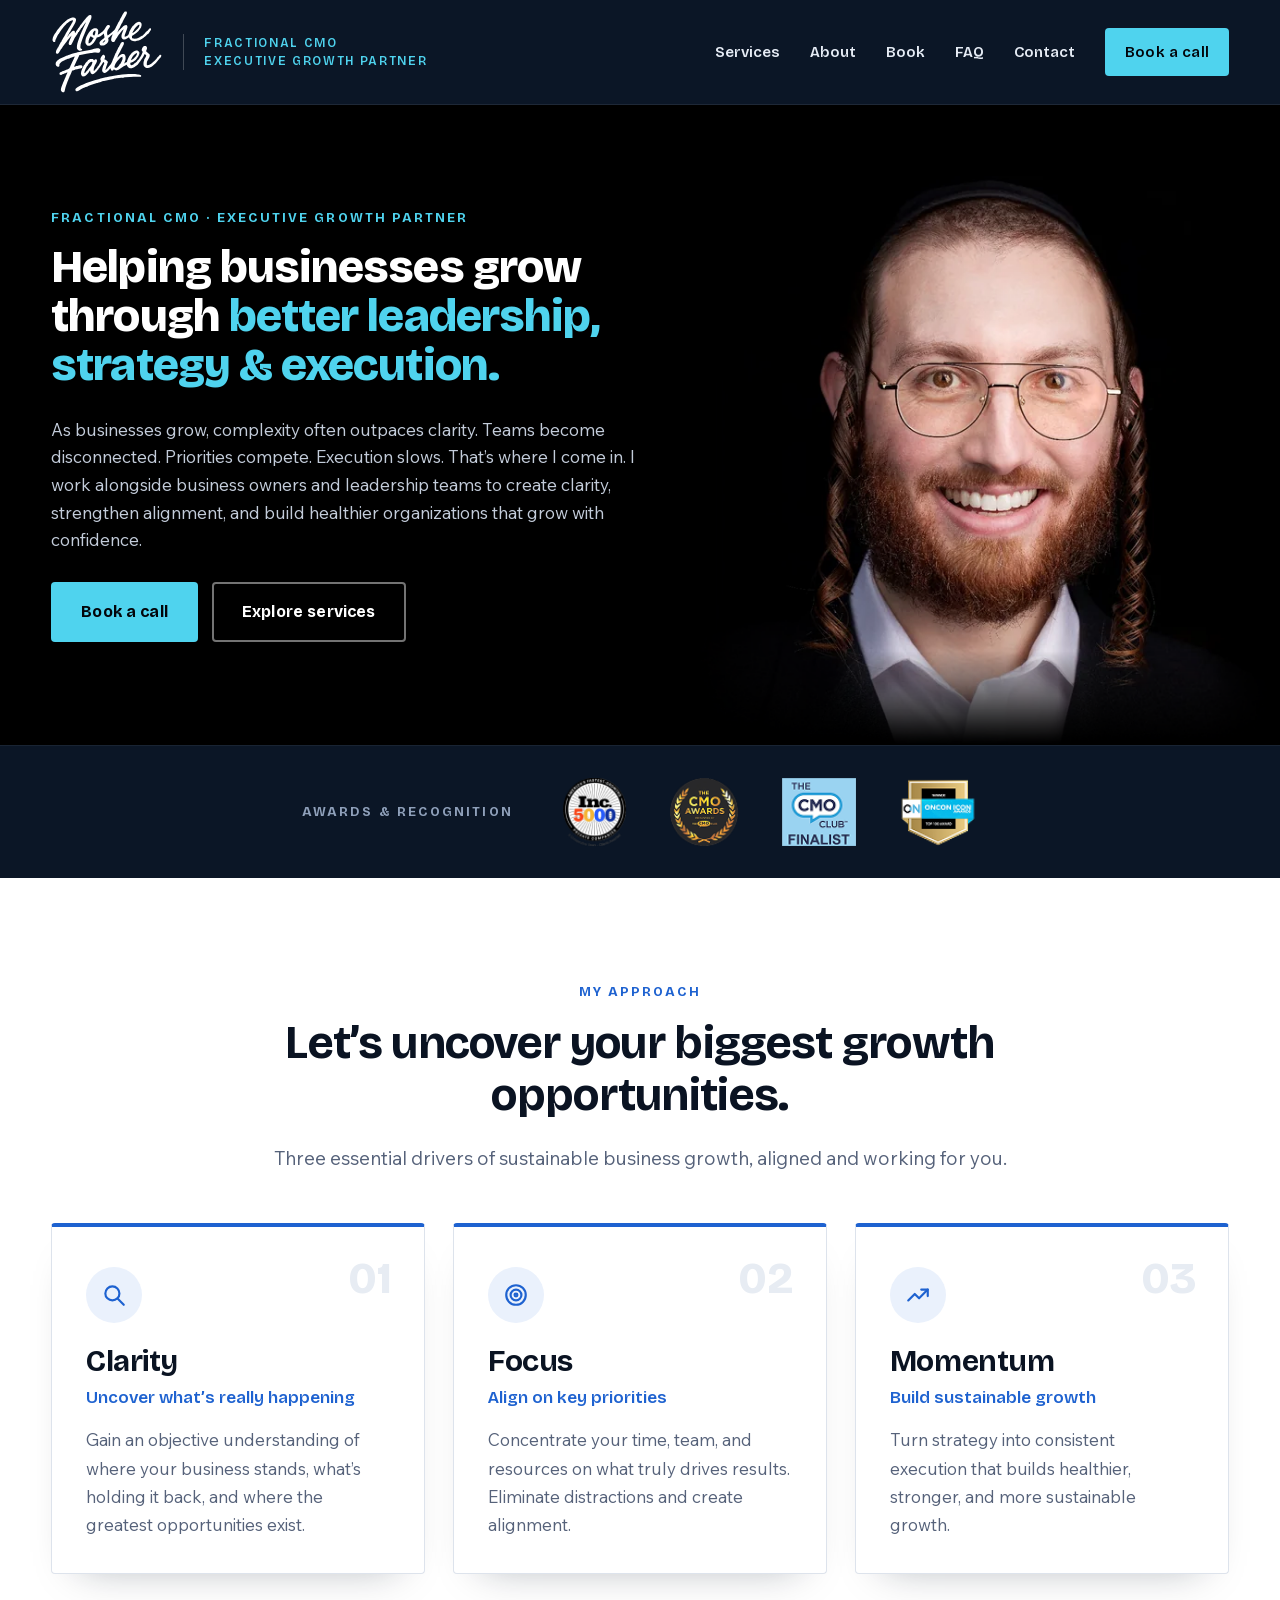
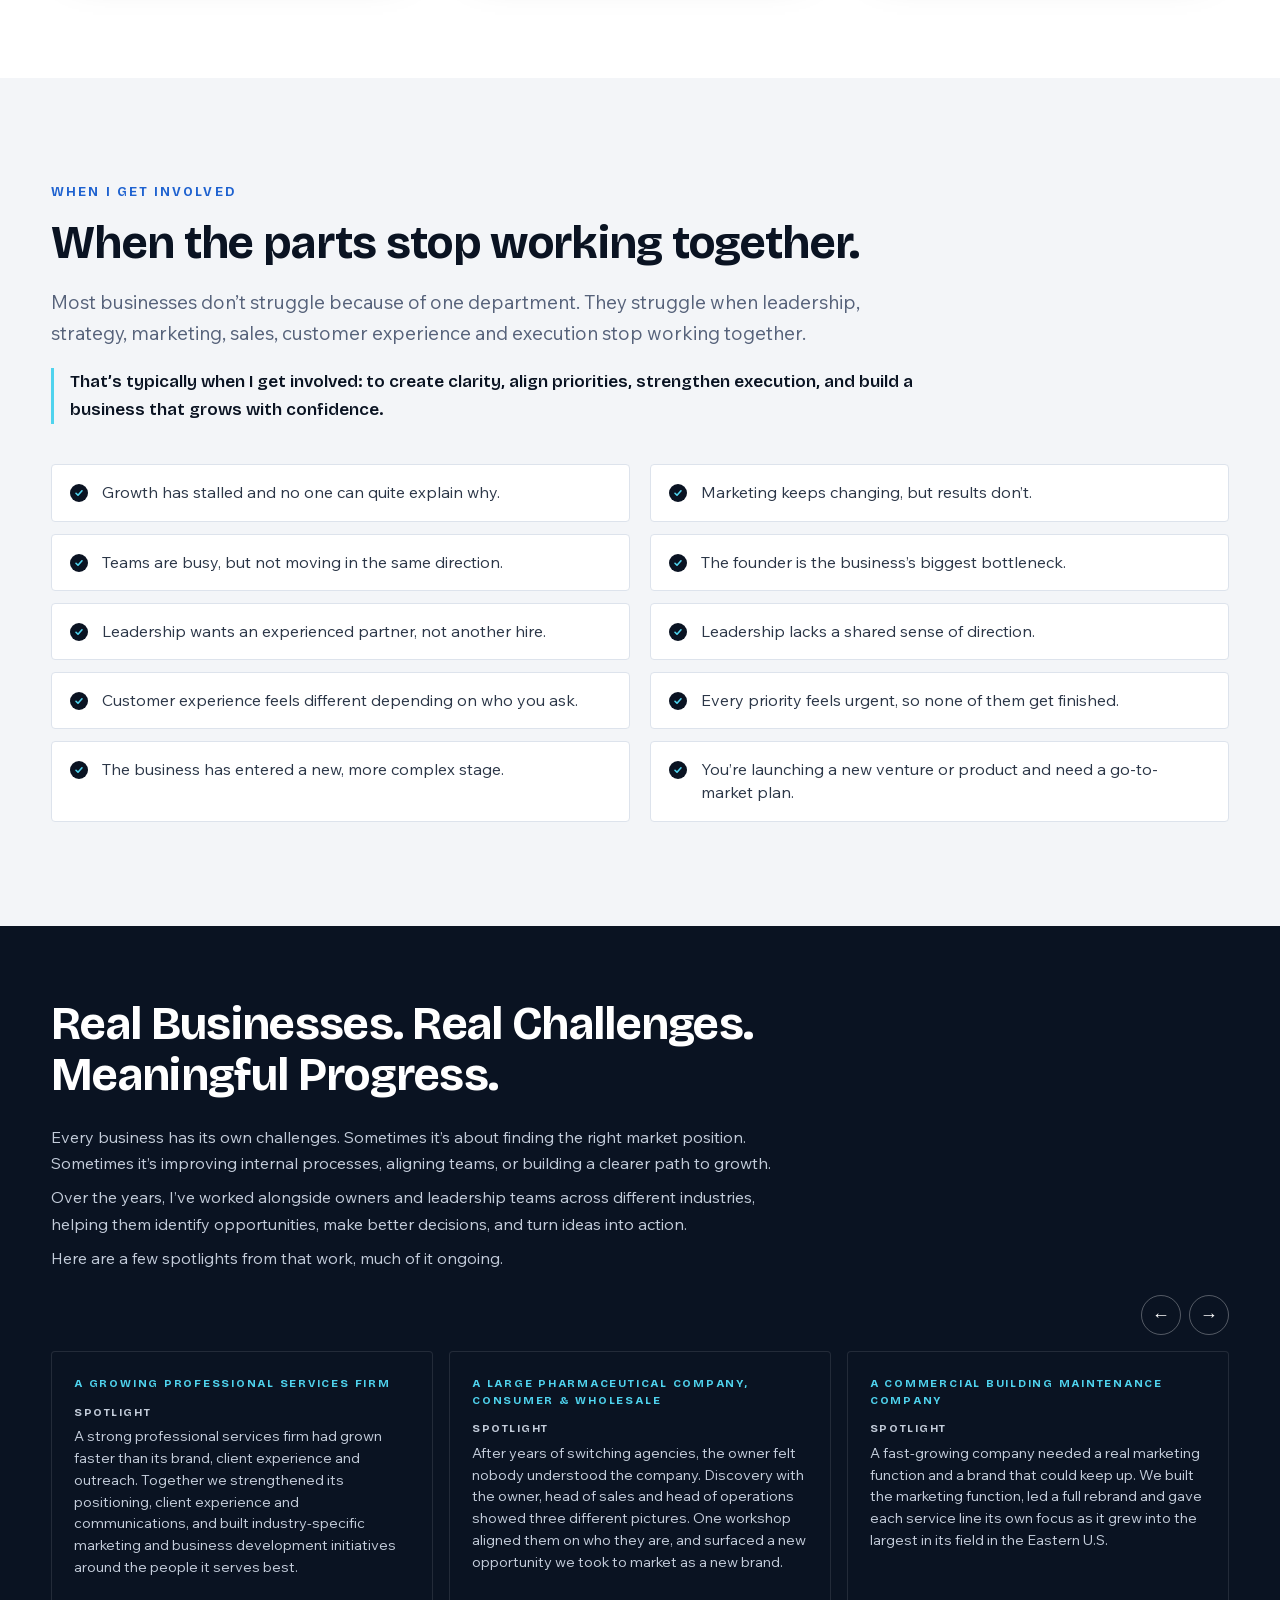
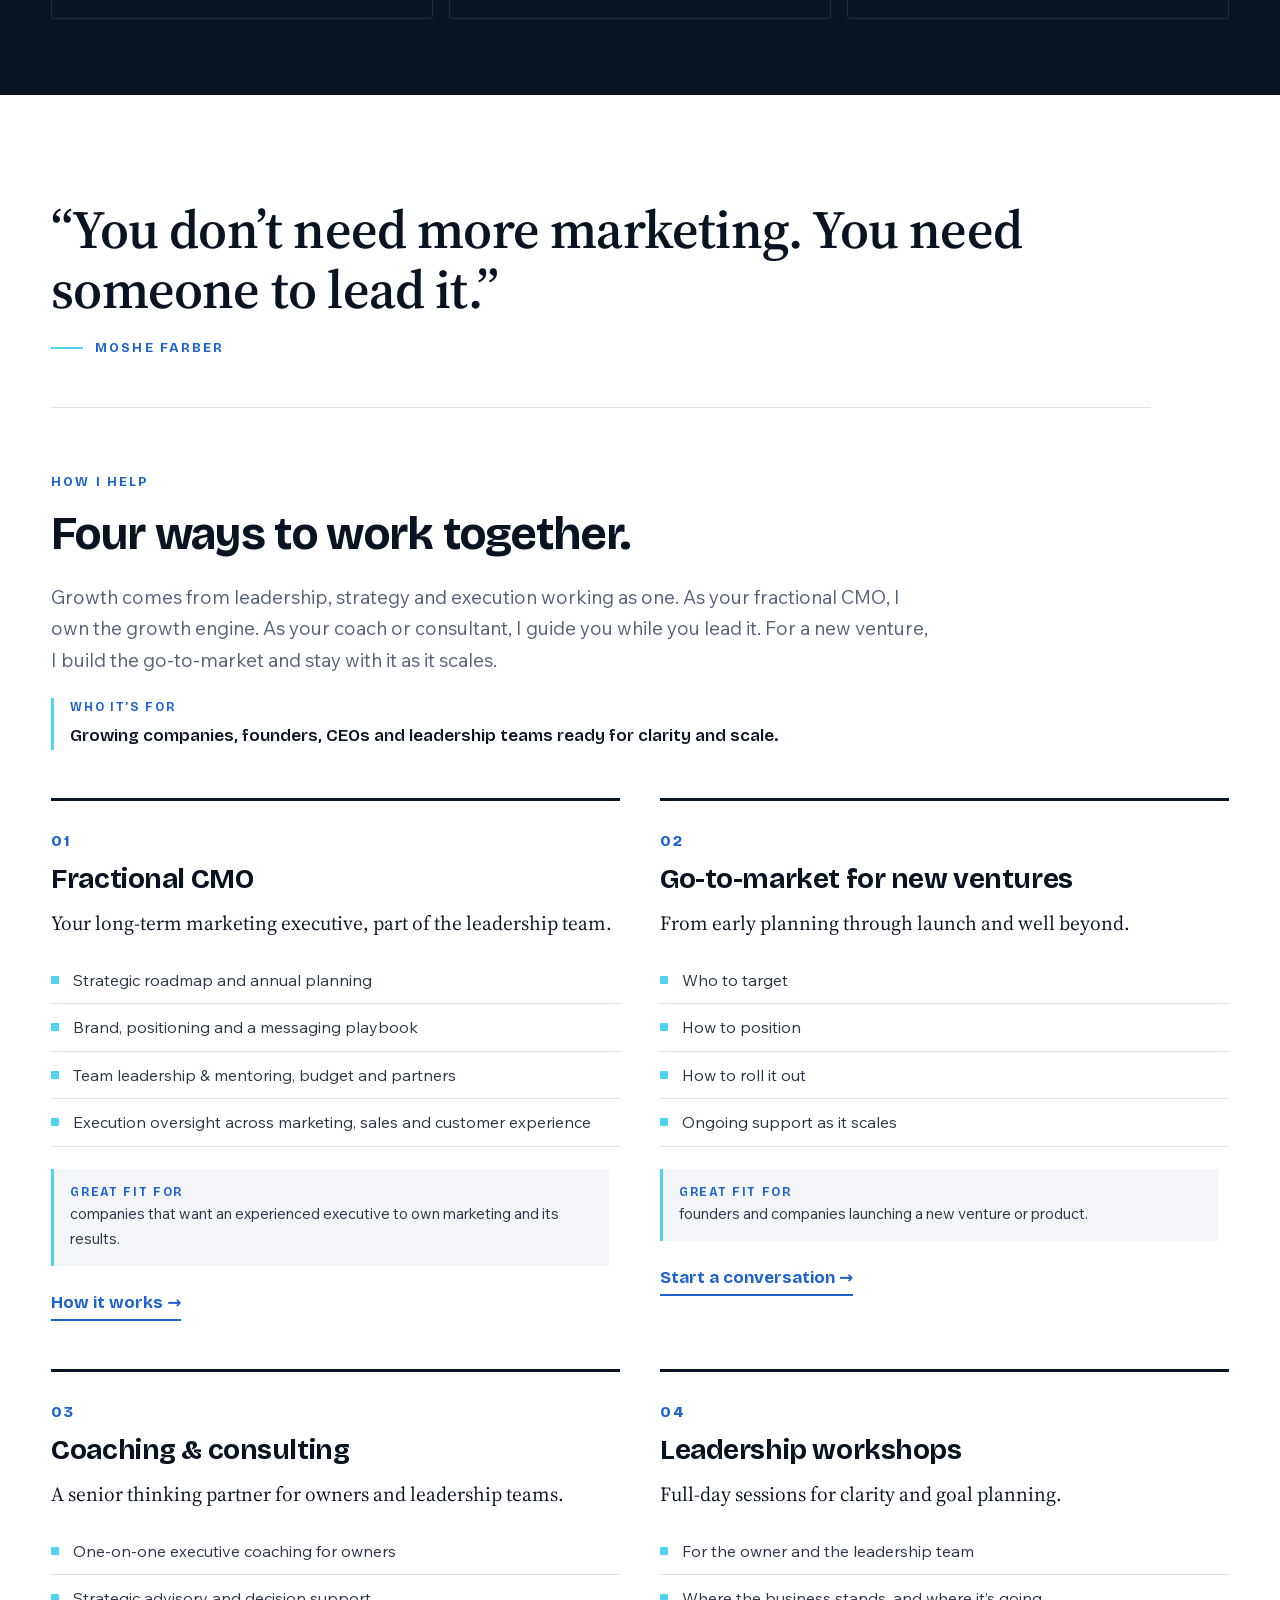
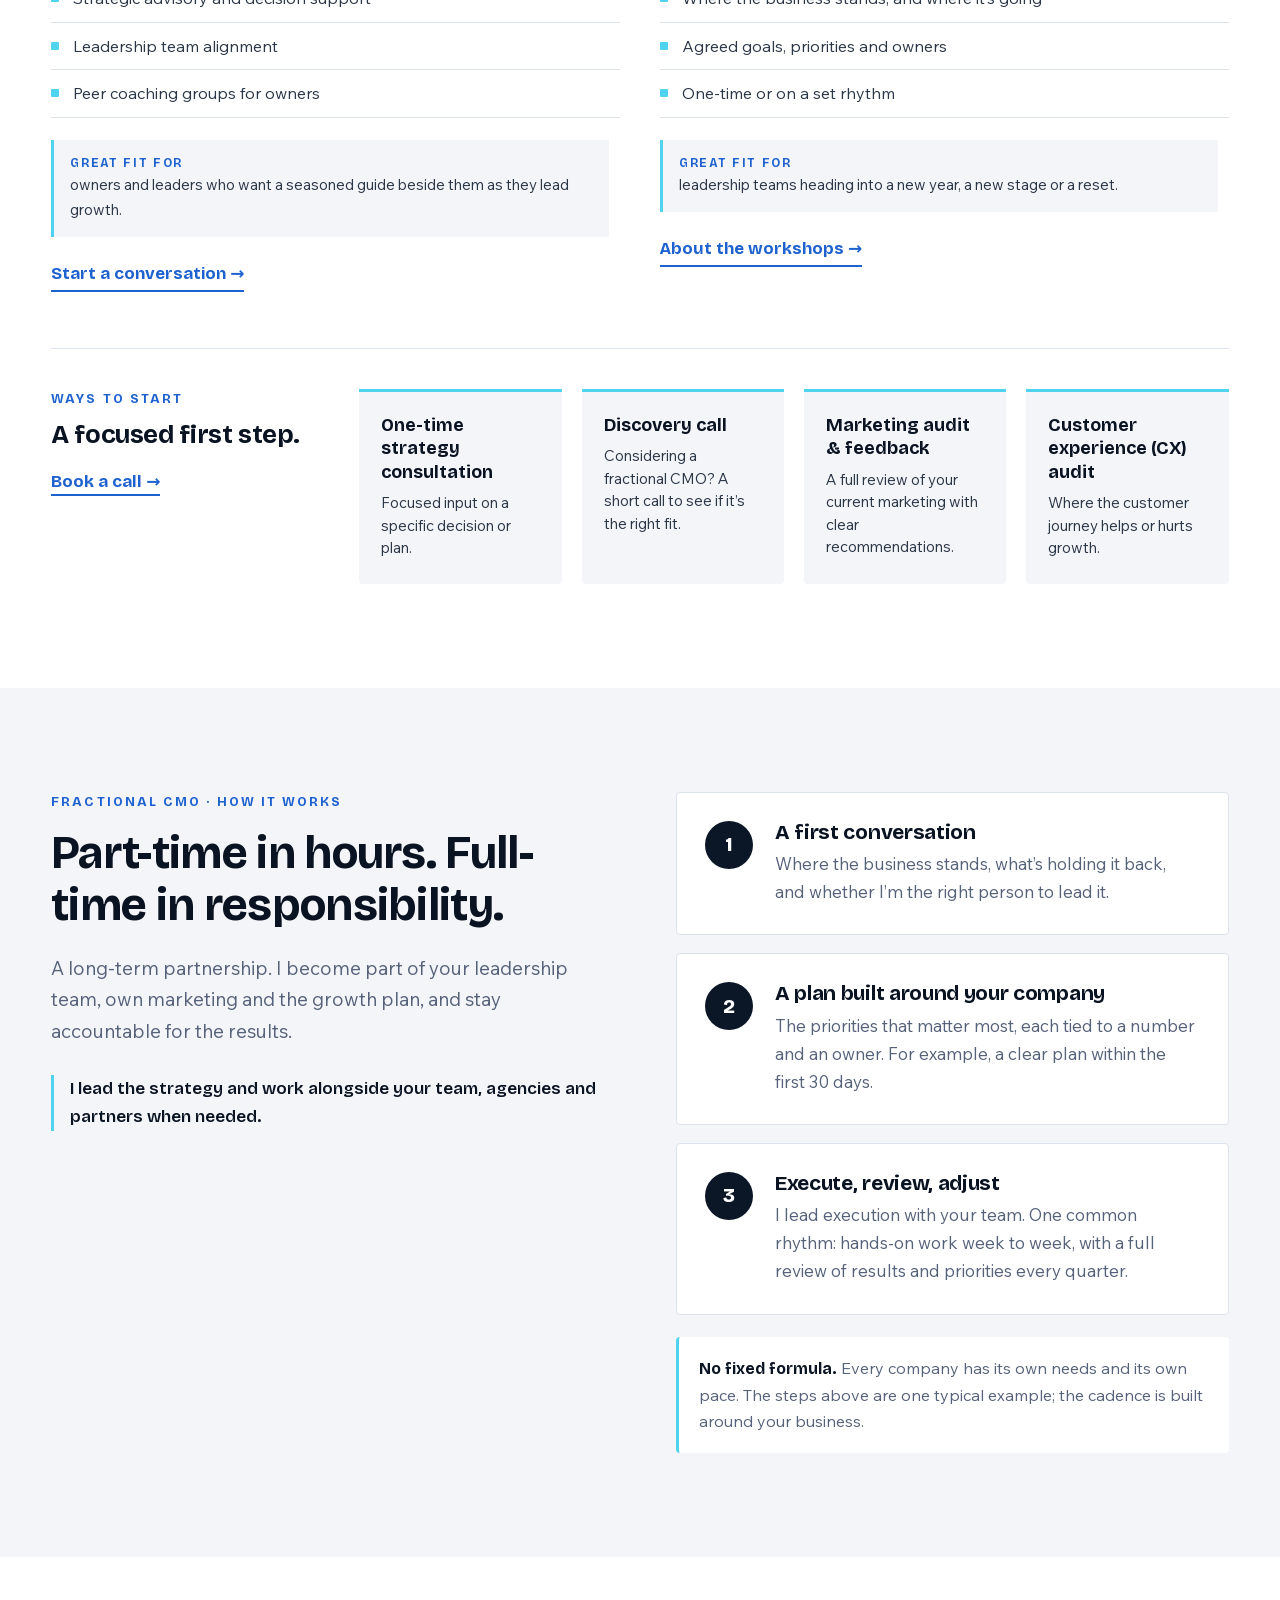
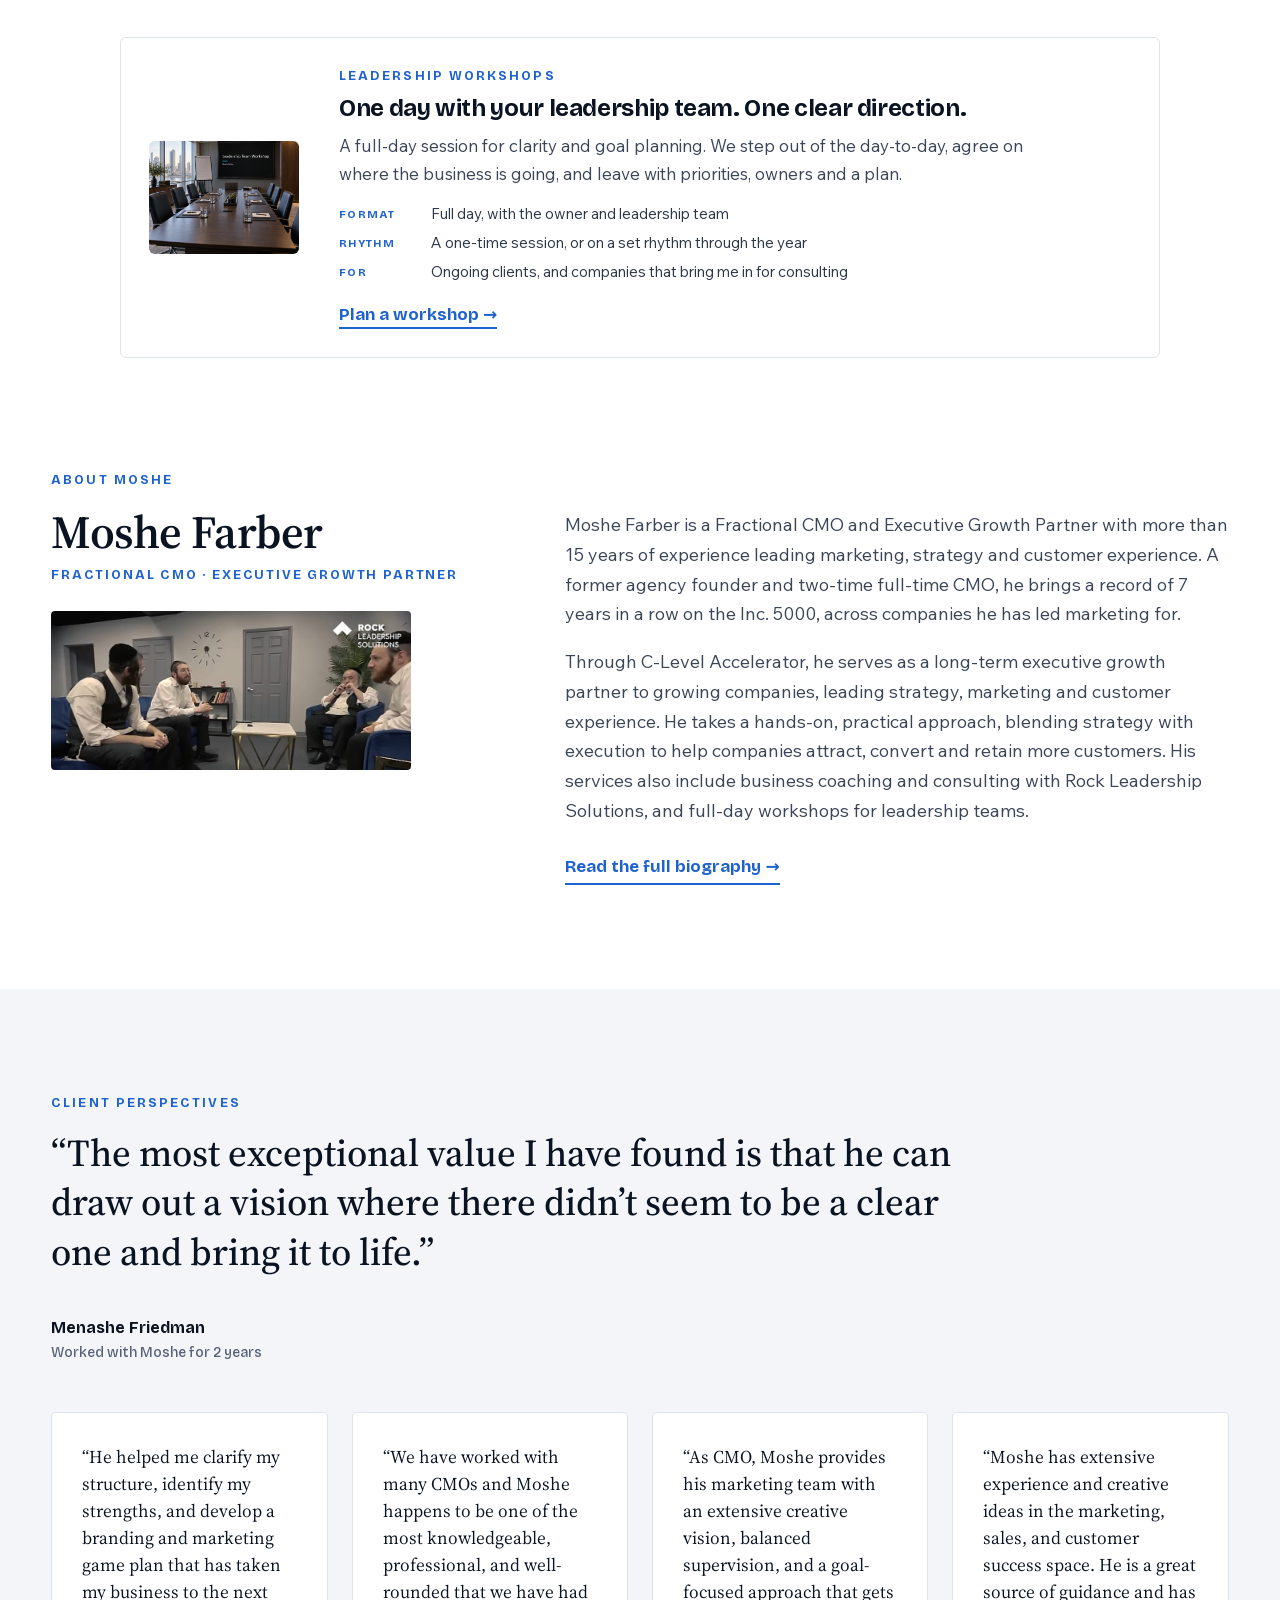
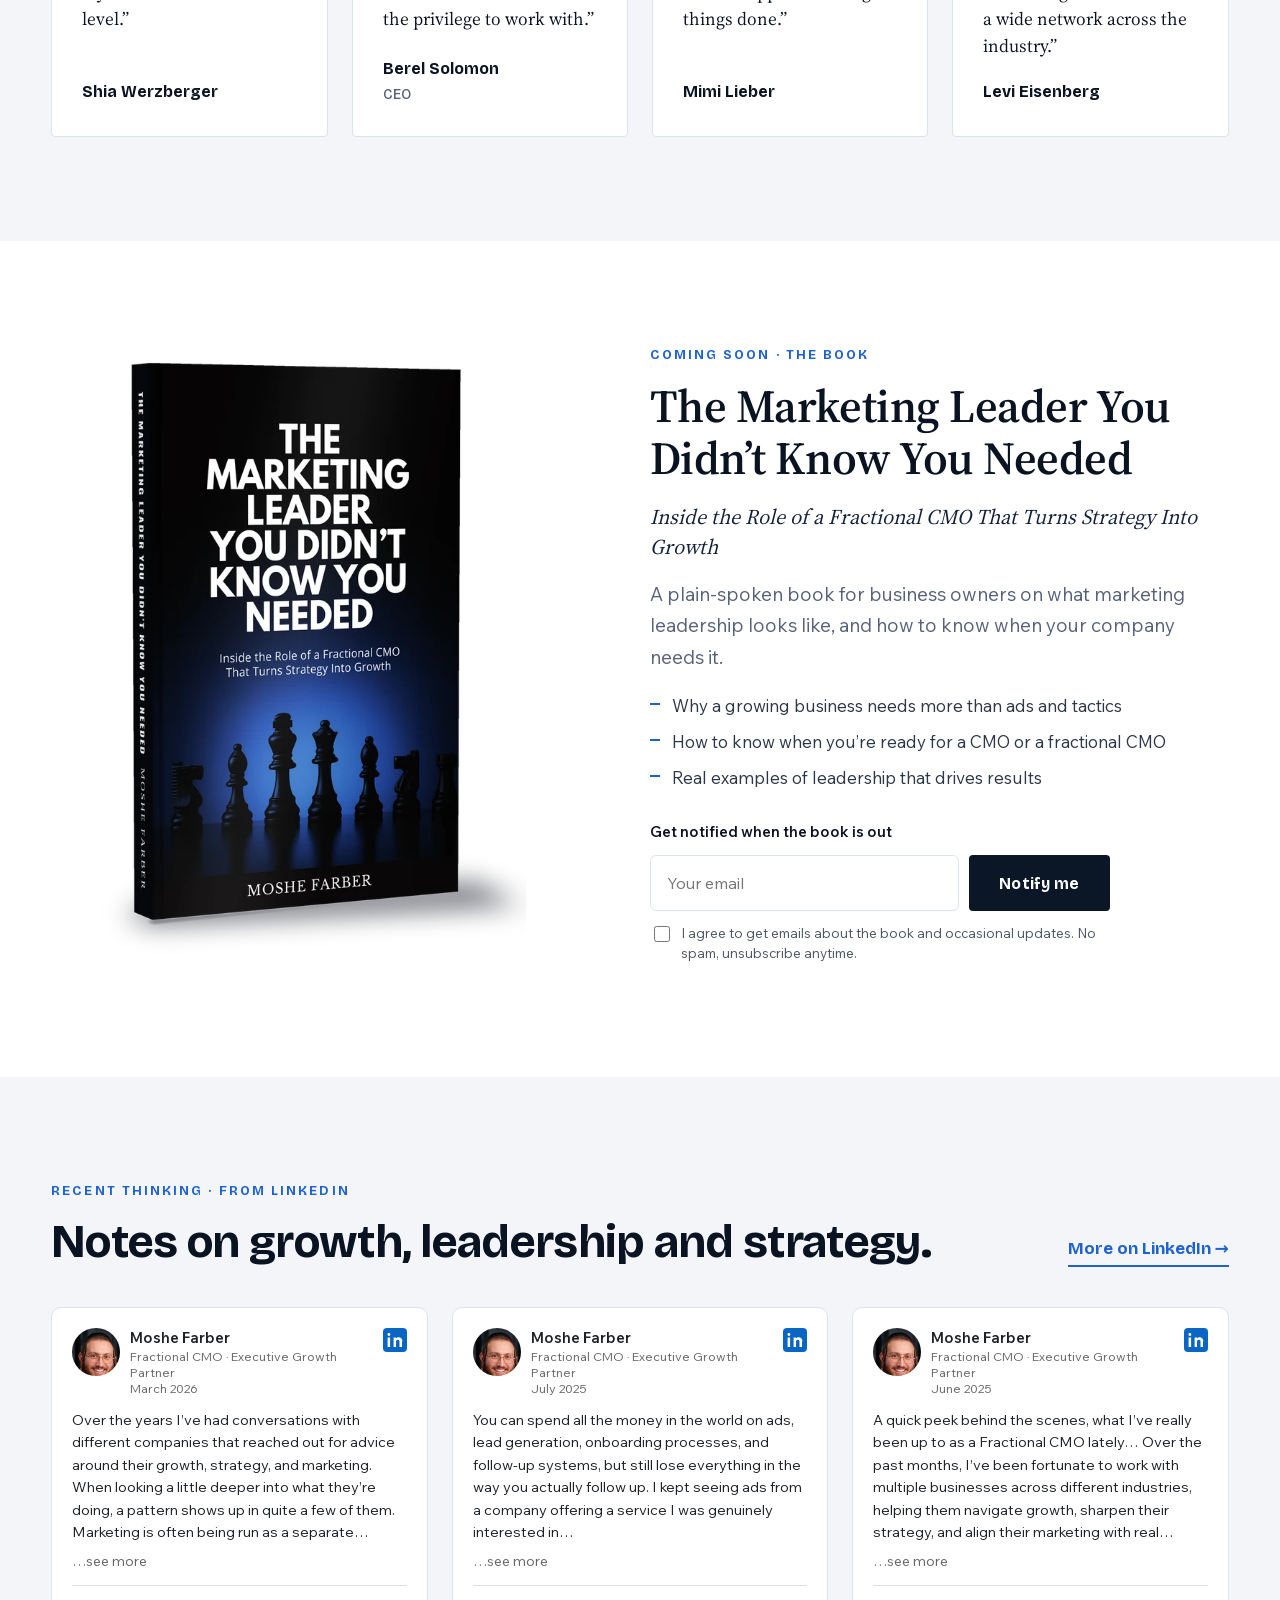
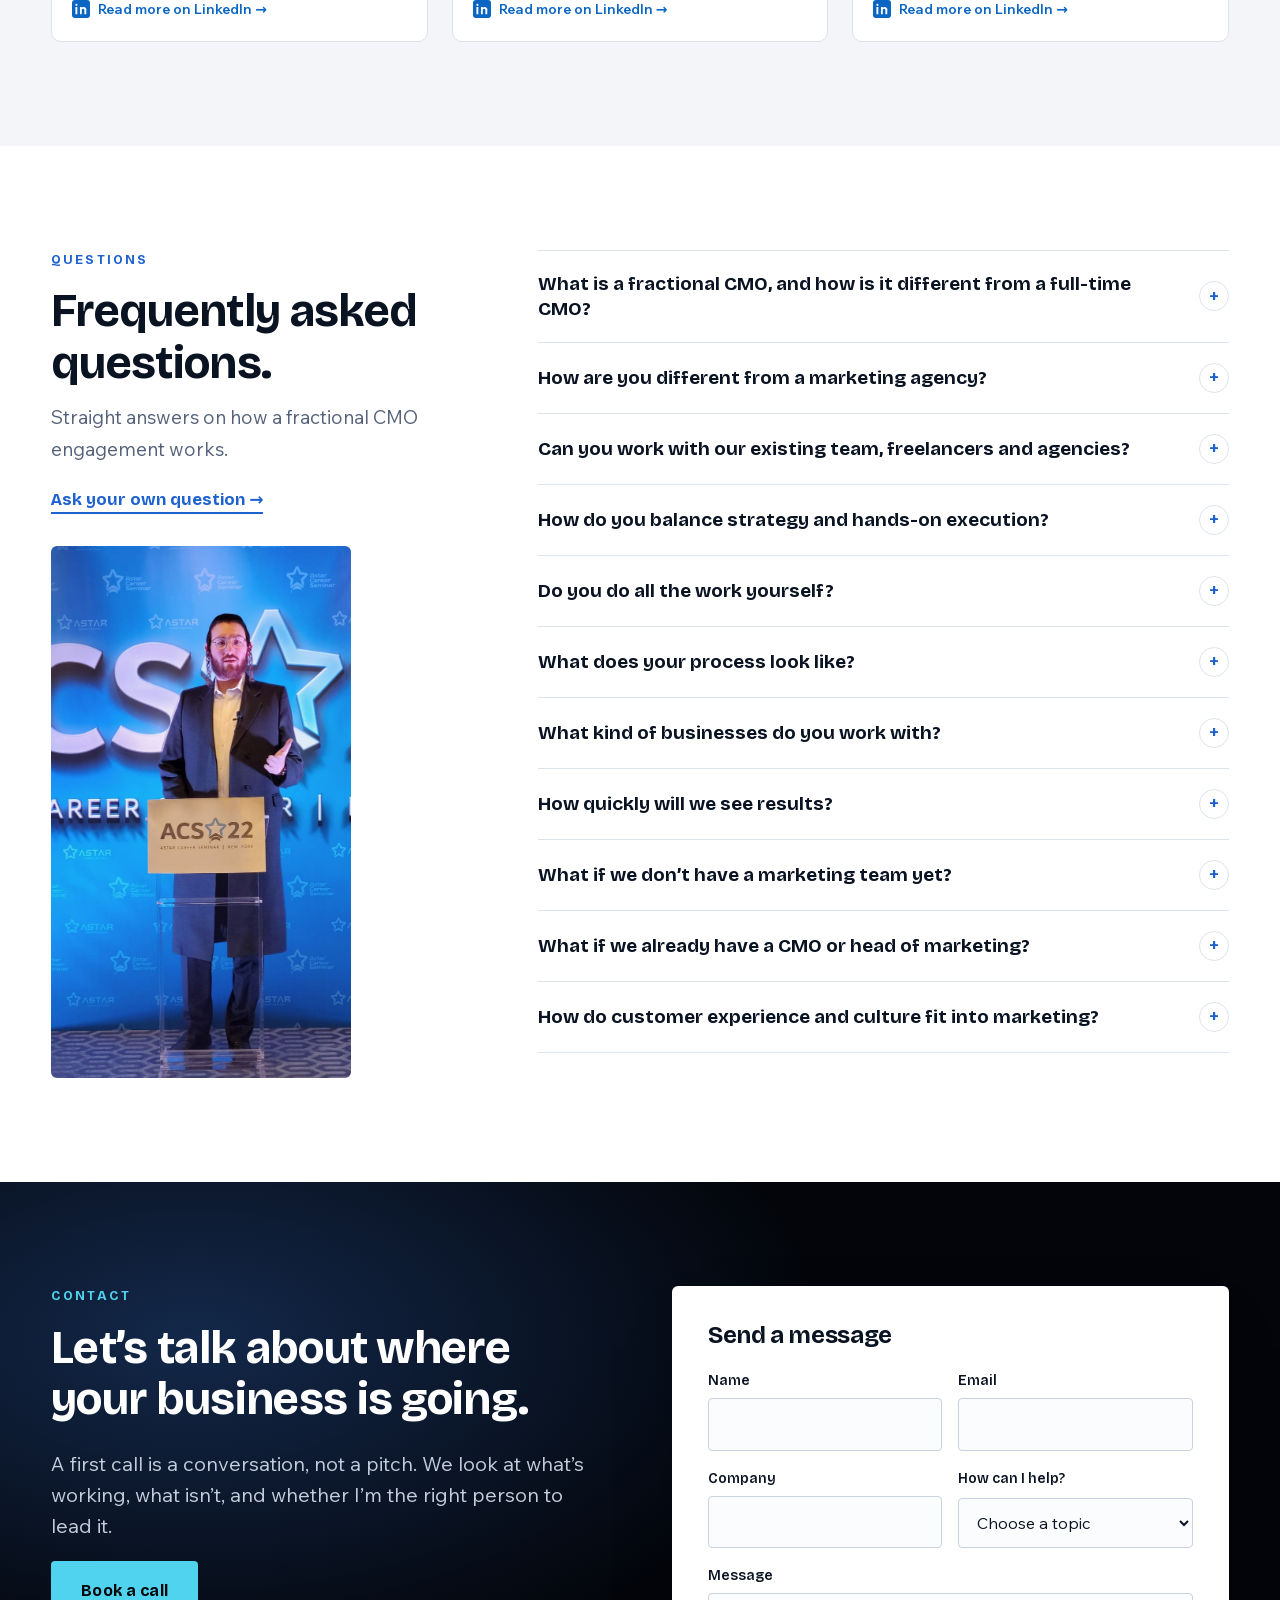
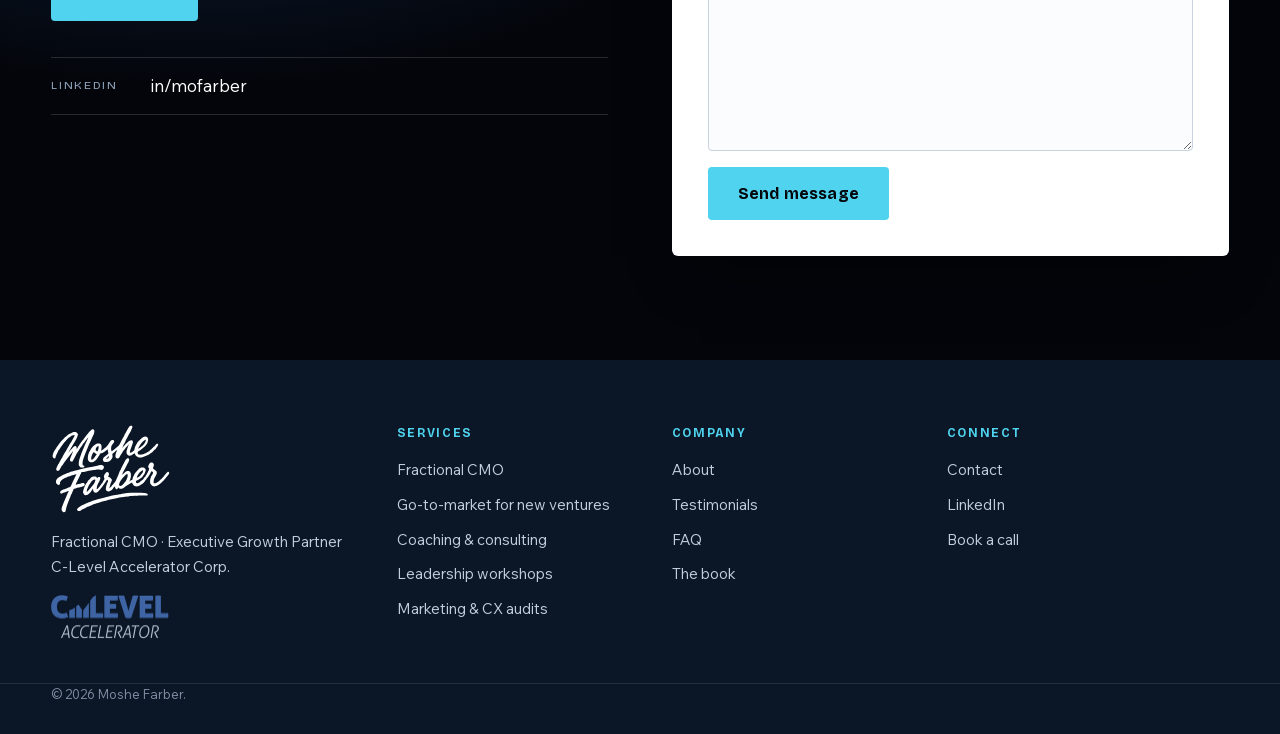
==== index.html @ a80f7399 "Book signup: consent checkbox" ====
<!doctype html>
<html lang="en">
<head>
<meta charset="utf-8">
<meta name="viewport" content="width=device-width, initial-scale=1">
<title>Moshe Farber | Fractional CMO &middot; Executive Growth Partner</title>
<meta name="description" content="Moshe Farber, Fractional CMO &amp; Executive Growth Partner. Through C-Level Accelerator he leads strategy, marketing and customer experience for growing companies.">
<link rel="canonical" href="https://moshefarber.com/">
<meta property="og:type" content="website">
<meta property="og:site_name" content="Moshe Farber">
<meta property="og:title" content="Moshe Farber | Fractional CMO &middot; Executive Growth Partner">
<meta property="og:description" content="Fractional CMO, go-to-market for new ventures, coaching &amp; consulting, and leadership-team workshops. Moshe Farber, Fractional CMO &middot; Executive Growth Partner.">
<meta property="og:url" content="https://moshefarber.com/">
<meta property="og:image" content="https://moshefarber.com/og.png?v=9">
<meta property="og:image:width" content="1200">
<meta property="og:image:height" content="630">
<meta name="twitter:card" content="summary_large_image">
<meta property="og:locale" content="en_US">
<meta property="og:image:alt" content="Moshe Farber, Fractional CMO · Executive Growth Partner">
<meta name="twitter:title" content="Moshe Farber | Fractional CMO &middot; Executive Growth Partner">
<meta name="twitter:description" content="Fractional CMO, go-to-market for new ventures, coaching &amp; consulting, and leadership-team workshops. Moshe Farber, Fractional CMO &middot; Executive Growth Partner.">
<meta name="twitter:image" content="https://moshefarber.com/og.png?v=9">
<meta name="robots" content="index, follow, max-image-preview:large">
<link rel="alternate" type="text/plain" href="https://moshefarber.com/llms.txt" title="llms.txt">
<meta name="theme-color" content="#0B1626">
<link rel="icon" href="img/favicon.png" type="image/png">
<link rel="preload" href="fonts/Bricolage-normal.woff2" as="font" type="font/woff2" crossorigin>
<link rel="stylesheet" href="styles.css?v=14">
<script type="application/ld+json">
{
 "@context": "https://schema.org",
 "@graph": [
  {
   "@type": "Person",
   "@id": "https://moshefarber.com/#person",
   "name": "Moshe Farber",
   "jobTitle": "Fractional CMO & Executive Growth Partner",
   "url": "https://moshefarber.com/",
   "image": "https://moshefarber.com/img/moshe-office-portrait.jpg",
   "description": "Moshe Farber is a Fractional CMO and Executive Growth Partner to business owners and leadership teams, leading marketing, strategy and customer experience through C-Level Accelerator.",
   "sameAs": [
    "https://www.linkedin.com/in/mofarber"
   ],
   "worksFor": {
    "@id": "https://moshefarber.com/#organization"
   },
   "alumniOf": {
    "@type": "CollegeOrUniversity",
    "name": "Touro College"
   },
   "knowsAbout": [
    "Fractional CMO",
    "Marketing leadership",
    "Business strategy",
    "Go-to-market",
    "Customer experience",
    "Brand and messaging",
    "Leadership development"
   ]
  },
  {
   "@type": "Organization",
   "@id": "https://moshefarber.com/#organization",
   "name": "C-Level Accelerator Corp.",
   "alternateName": "C-Level Accelerator",
   "url": "https://moshefarber.com/",
   "logo": "https://moshefarber.com/img/c-level-accelerator.png",
   "foundingDate": "2023",
   "founder": {
    "@id": "https://moshefarber.com/#person"
   },
   "description": "C-Level Accelerator provides fractional CMO leadership, go-to-market for new ventures, coaching and consulting, and leadership-team workshops for growing companies."
  },
  {
   "@type": "WebSite",
   "@id": "https://moshefarber.com/#website",
   "name": "Moshe Farber",
   "url": "https://moshefarber.com/",
   "inLanguage": "en",
   "publisher": {
    "@id": "https://moshefarber.com/#person"
   },
   "about": {
    "@id": "https://moshefarber.com/#person"
   }
  },
  {
   "@type": "WebPage",
   "@id": "https://moshefarber.com/#webpage",
   "url": "https://moshefarber.com/",
   "name": "Moshe Farber | Fractional CMO · Executive Growth Partner",
   "isPartOf": {
    "@id": "https://moshefarber.com/#website"
   },
   "about": {
    "@id": "https://moshefarber.com/#person"
   },
   "inLanguage": "en"
  },
  {
   "@type": "FAQPage",
   "@id": "https://moshefarber.com/#faq",
   "url": "https://moshefarber.com/#faq",
   "isPartOf": {
    "@id": "https://moshefarber.com/#webpage"
   },
   "mainEntity": [
    {
     "@type": "Question",
     "name": "What is a fractional CMO, and how is it different from a full-time CMO?",
     "acceptedAnswer": {
      "@type": "Answer",
      "text": "A fractional CMO is a senior marketing leader who provides strategic vision, leadership and execution support on a part-time, flexible basis. You get executive-level marketing leadership for the time and expertise your business needs, without the commitment of a full-time executive hire."
     }
    },
    {
     "@type": "Question",
     "name": "How are you different from a marketing agency?",
     "acceptedAnswer": {
      "@type": "Answer",
      "text": "Agencies are strong at running campaigns and producing work. I sit on your leadership team: setting the direction, aligning marketing with business goals, and leading execution, often together with your agencies, so everything delivers results."
     }
    },
    {
     "@type": "Question",
     "name": "Can you work with our existing team, freelancers and agencies?",
     "acceptedAnswer": {
      "@type": "Answer",
      "text": "Absolutely. I work with your current staff, freelancers and agencies to get everyone aligned and working toward the same goals. There’s no need to replace anyone unless it becomes clear the business needs different resources."
     }
    },
    {
     "@type": "Question",
     "name": "How do you balance strategy and hands-on execution?",
     "acceptedAnswer": {
      "@type": "Answer",
      "text": "I start by creating clarity and setting the right strategy, then roll up my sleeves to help implement it. Depending on your needs, I either oversee execution directly or guide your internal and external teams to deliver on the plan."
     }
    },
    {
     "@type": "Question",
     "name": "Do you do all the work yourself?",
     "acceptedAnswer": {
      "@type": "Answer",
      "text": "I personally lead all strategic planning and oversight. For execution, I work with your team or bring in trusted specialists for specific tasks, and I stay involved to make sure everything aligns and delivers."
     }
    },
    {
     "@type": "Question",
     "name": "What does your process look like?",
     "acceptedAnswer": {
      "@type": "Answer",
      "text": "It starts with a deep-dive discovery, followed by a clear roadmap. Then we align the team, execute, and refine over time, always focused on what drives the most growth. The pace is built around your business."
     }
    },
    {
     "@type": "Question",
     "name": "What kind of businesses do you work with?",
     "acceptedAnswer": {
      "@type": "Answer",
      "text": "Growth-focused businesses, typically small to mid-sized companies or divisions of larger firms, that are ready for clarity, focus and sustainable growth. If you have customers and revenue but need stronger leadership to scale, we’re likely a good fit."
     }
    },
    {
     "@type": "Question",
     "name": "How quickly will we see results?",
     "acceptedAnswer": {
      "@type": "Answer",
      "text": "Clarity and direction start right away; after the first strategy session, most leaders already feel more focused. Business results depend on your goals and the complexity of the work, and most clients see meaningful progress within a few months."
     }
    },
    {
     "@type": "Question",
     "name": "What if we don’t have a marketing team yet?",
     "acceptedAnswer": {
      "@type": "Answer",
      "text": "That’s fine. I help you build the right team, recommend reliable partners, and make sure the right people and resources are in place to execute."
     }
    },
    {
     "@type": "Question",
     "name": "What if we already have a CMO or head of marketing?",
     "acceptedAnswer": {
      "@type": "Answer",
      "text": "I can work alongside existing leadership, offering an outside perspective, sharper strategy, or interim guidance while the team is in transition."
     }
    },
    {
     "@type": "Question",
     "name": "How do customer experience and culture fit into marketing?",
     "acceptedAnswer": {
      "@type": "Answer",
      "text": "Marketing isn’t only leads and campaigns. It’s a consistent experience that attracts and keeps customers. If the culture inside is disconnected, or customers feel let down after the sale, no amount of advertising fixes that. Marketing sets the expectations, customer experience fulfills them, and culture sustains them. When those three are aligned, growth becomes easier and lasts."
     }
    }
   ]
  }
 ]
}
</script>
</head>
<body>
<a class="skip" href="#main">Skip to content</a>
<header class="nav" id="top">
  <div class="wrap nav-in">
    <a class="brand" href="index.html" aria-label="Moshe Farber, home">
      <img draggable="false" src="img/logo-mark.svg" alt="Moshe Farber" width="748" height="561">
      <span class="brand-tag">Fractional CMO<br>Executive Growth Partner</span>
    </a>
    <a class="btn btn-cyan btn-sm nav-cta" href="https://calendly.com/moshef" target="_blank" rel="noopener">Book a call</a>
    <button class="menu-btn" type="button" aria-expanded="false" aria-controls="menu"><span class="sr">Menu</span><span class="bars" aria-hidden="true"></span></button>
    <nav id="menu" class="menu" aria-label="Main">
      <a href="index.html#services">Services</a>
      <a href="about.html">About</a>
      <a href="index.html#book">Book</a>
      <a href="index.html#faq">FAQ</a>
      <a href="index.html#contact">Contact</a>
      <a class="btn btn-cyan btn-sm" href="https://calendly.com/moshef" target="_blank" rel="noopener">Book a call</a>
    </nav>
  </div>
</header>
<main id="main">
<section class="hero">
  <div class="wrap hero-in">
    <div class="hero-copy">
      <p class="eyebrow light">Fractional CMO &middot; Executive Growth Partner</p>
      <h1>Helping businesses grow through <em>better leadership, strategy &amp; execution.</em></h1>
      <p class="hero-sub hero-intro">As businesses grow, complexity often outpaces clarity. Teams become disconnected. Priorities compete. Execution slows. That&rsquo;s where I come in. I work alongside business owners and leadership teams to create clarity, strengthen alignment, and build healthier organizations that grow with confidence.</p>
      <div class="hero-actions">
        <a class="btn btn-cyan" href="https://calendly.com/moshef" target="_blank" rel="noopener">Book a call</a>
        <a class="btn btn-ghost" href="#services">Explore services</a>
      </div>
    </div>
    <div class="hero-photo">
      <picture>
        <source type="image/webp" srcset="img/moshe-hero-wide-640.webp 640w, img/moshe-hero-wide.webp 1080w" sizes="(max-width: 900px) 100vw, 620px">
        <img draggable="false" src="img/moshe-hero-wide.webp" alt="Moshe Farber" width="1080" height="1067" fetchpriority="high">
      </picture>
    </div>
  </div>
</section>

<section class="recognition" aria-labelledby="recog-h">
  <div class="wrap recog-in">
    <h2 id="recog-h" class="recog-label">Awards &amp; recognition</h2>
    <ul class="award-row">
      <li><img draggable="false" src="img/award-inc5000.png" alt="Inc. 5000" width="69" height="74"></li>
      <li><img draggable="false" src="img/award-cmo-awards.png" alt="CMO Awards" width="74" height="74"></li>
      <li><img draggable="false" src="img/award-cmo-club.png" alt="CMO Club" width="75" height="69"></li>
      <li><img draggable="false" src="img/award-oncon.png" alt="OnCon Icon Awards" width="71" height="64"></li>
    </ul>
  </div>
</section>

<section class="section approach" id="approach" aria-labelledby="approach-h">
  <div class="wrap">
    <div class="sec-head center">
      <p class="eyebrow">My approach</p>
      <h2 id="approach-h">Let&rsquo;s uncover your biggest growth opportunities.</h2>
      <p class="sec-lead">Three essential drivers of sustainable business growth, aligned and working for you.</p>
    </div>
    <ol class="pillars">
      <li><span class="p-icon"><svg viewBox="0 0 24 24" aria-hidden="true"><circle cx="10.5" cy="10.5" r="6.5"/><path d="M15.5 15.5 21 21"/></svg></span><span class="p-n">01</span><h3>Clarity</h3><p class="p-kicker">Uncover what&rsquo;s really happening</p><p>Gain an objective understanding of where your business stands, what&rsquo;s holding it back, and where the greatest opportunities exist.</p></li>
      <li><span class="p-icon"><svg viewBox="0 0 24 24" aria-hidden="true"><circle cx="12" cy="12" r="9"/><circle cx="12" cy="12" r="5"/><circle cx="12" cy="12" r="1.3"/></svg></span><span class="p-n">02</span><h3>Focus</h3><p class="p-kicker">Align on key priorities</p><p>Concentrate your time, team, and resources on what truly drives results. Eliminate distractions and create alignment.</p></li>
      <li><span class="p-icon"><svg viewBox="0 0 24 24" aria-hidden="true"><path d="M3 17 9 11l4 4 8-8"/><path d="M15 7h6v6"/></svg></span><span class="p-n">03</span><h3>Momentum</h3><p class="p-kicker">Build sustainable growth</p><p>Turn strategy into consistent execution that builds healthier, stronger, and more sustainable growth.</p></li>
    </ol>
  </div>
</section>

<section class="section alt involved" id="involved" aria-labelledby="inv-h">
  <div class="wrap inv-in">
    <div class="inv-head">
      <p class="eyebrow">When I get involved</p>
      <h2 id="inv-h">When the parts stop working together.</h2>
      <p class="sec-lead">Most businesses don&rsquo;t struggle because of one department. They struggle when leadership, strategy, marketing, sales, customer experience and execution stop working together.</p>
      <p class="inv-close">That&rsquo;s typically when I get involved: to create clarity, align priorities, strengthen execution, and build a business that grows with confidence.</p>
    </div>
    <ul class="signs">
      <li>Growth has stalled and no one can quite explain why.</li>
      <li>Marketing keeps changing, but results don&rsquo;t.</li>
      <li>Teams are busy, but not moving in the same direction.</li>
      <li>The founder is the business&rsquo;s biggest bottleneck.</li>
      <li>Leadership wants an experienced partner, not another hire.</li>
      <li>Leadership lacks a shared sense of direction.</li>
      <li>Customer experience feels different depending on who you ask.</li>
      <li>Every priority feels urgent, so none of them get finished.</li>
      <li>The business has entered a new, more complex stage.</li>
      <li>You&rsquo;re launching a new venture or product and need a go-to-market plan.</li>
    </ul>
  </div>
</section>

<section class="section dark results" aria-labelledby="cases-h">
  <div class="wrap">
    <div class="sec-head">
      <h2 id="cases-h">Real Businesses. Real Challenges. Meaningful Progress.</h2>
      <p class="sec-lead">Every business has its own challenges. Sometimes it&rsquo;s about finding the right market position. Sometimes it&rsquo;s improving internal processes, aligning teams, or building a clearer path to growth.</p>
      <p class="sec-lead">Over the years, I&rsquo;ve worked alongside owners and leadership teams across different industries, helping them identify opportunities, make better decisions, and turn ideas into action.</p>
      <p class="sec-lead">Here are a few spotlights from that work, much of it ongoing.</p>
    </div>
    <div class="slider-nav"><button type="button" class="sl-btn" data-dir="-1" aria-label="Previous story">&larr;</button><button type="button" class="sl-btn" data-dir="1" aria-label="Next story">&rarr;</button></div>
    <div class="case-grid slider" tabindex="0" aria-label="Business stories">
      <article class="case story">
        <p class="case-tag">A growing professional services firm</p>
        <p class="st-k">Spotlight</p><p>A strong professional services firm had grown faster than its brand, client experience and outreach. Together we strengthened its positioning, client experience and communications, and built industry-specific marketing and business development initiatives around the people it serves best.</p>
      </article>
      <article class="case story">
        <p class="case-tag">A large pharmaceutical company, consumer &amp; wholesale</p>
        <p class="st-k">Spotlight</p><p>After years of switching agencies, the owner felt nobody understood the company. Discovery with the owner, head of sales and head of operations showed three different pictures. One workshop aligned them on who they are, and surfaced a new opportunity we took to market as a new brand.</p>
      </article>
      <article class="case story">
        <p class="case-tag">A commercial building maintenance company</p>
        <p class="st-k">Spotlight</p><p>A fast-growing company needed a real marketing function and a brand that could keep up. We built the marketing function, led a full rebrand and gave each service line its own focus as it grew into the largest in its field in the Eastern U.S.</p>
      </article>
      <article class="case story">
        <p class="case-tag">A New York mortgage lender</p>
        <p class="st-k">Spotlight</p><p>The company was ready to go national, but had to grow brokers and borrowers at the same time. I led marketing through an expansion across several states, building the broker network and the borrower base in parallel.</p>
      </article>
      <article class="case story">
        <p class="case-tag">A software development company</p>
        <p class="st-k">Spotlight</p><p>Months of advertising hadn&rsquo;t brought a single lead. The ads spoke to a very narrow audience in a place that needed a broader message. We also raised pricing and split the services into two focused teams: custom software and off-the-shelf implementation.</p>
      </article>
      <article class="case story">
        <p class="case-tag">A consumer internet technology launch</p>
        <p class="st-k">Spotlight</p><p>A solo visionary saw what frustrated users about every product in his category. Working with him and a senior software architect, we defined the pain points, positioning and brand, built the go-to-market and the right partnerships, grew the team, and guided the product through alpha, beta and early access toward general availability.</p>
      </article>
      <article class="case story">
        <p class="case-tag">A payroll &amp; workforce technology company</p>
        <p class="st-k">Spotlight</p><p>The company had grown into far more than payroll, but the market still saw a traditional payroll provider. We moved its positioning toward a broader workforce management platform, and connected marketing with sales leadership, internal accountability and what customers actually needed.</p>
      </article>
      <article class="case story">
        <p class="case-tag">An AI software company</p>
        <p class="st-k">Spotlight</p><p>The founder had built his own AI model and needed it to stand out. We shaped a distinctive offer, found the niche market it fits best, and built a path to steady, recurring revenue without constant effort behind it.</p>
      </article>
      <article class="case story">
        <p class="case-tag">An established e-commerce &amp; equipment business</p>
        <p class="st-k">Spotlight</p><p>Marketing, e-commerce, leadership, creative and operations were each pushing their own priorities. We brought those teams into alignment, improved communication and accountability, and tied business priorities directly to day-to-day execution.</p>
      </article>
    </div>
  </div>
</section>

<section class="section" id="services" aria-labelledby="services-h">
  <div class="wrap">
      <figure class="pullquote">
        <blockquote><p>&ldquo;You don&rsquo;t need more marketing. You need someone to lead it.&rdquo;</p></blockquote>
        <figcaption>Moshe Farber</figcaption>
      </figure>
    <div class="sec-head">
      <p class="eyebrow">How I help</p>
      <h2 id="services-h">Four ways to work together.</h2>
      <p class="sec-lead">Growth comes from leadership, strategy and execution working as one. As your fractional CMO, I own the growth engine. As your coach or consultant, I guide you while you lead it. For a new venture, I build the go-to-market and stay with it as it scales.</p>
      <p class="who-for"><b>Who it&rsquo;s for</b> Growing companies, founders, CEOs and leadership teams ready for clarity and scale.</p>
    </div>
    <div class="offers">
      <article class="offer">
        <p class="o-n">01</p>
        <h3>Fractional CMO</h3>
        <p class="o-lead">Your long-term marketing executive, part of the leadership team.</p>
        <ul>
          <li>Strategic roadmap and annual planning</li>
          <li>Brand, positioning and a messaging playbook</li>
          <li>Team leadership &amp; mentoring, budget and partners</li>
          <li>Execution oversight across marketing, sales and customer experience</li>
        </ul>
        <p class="o-fit"><b>Great fit for</b> companies that want an experienced executive to own marketing and its results.</p>
        <a class="textlink" href="#engage">How it works &rarr;</a>
      </article>
      <article class="offer">
        <p class="o-n">02</p>
        <h3>Go-to-market for new ventures</h3>
        <p class="o-lead">From early planning through launch and well beyond.</p>
        <ul>
          <li>Who to target</li>
          <li>How to position</li>
          <li>How to roll it out</li>
          <li>Ongoing support as it scales</li>
        </ul>
        <p class="o-fit"><b>Great fit for</b> founders and companies launching a new venture or product.</p>
        <a class="textlink" href="https://calendly.com/moshef" target="_blank" rel="noopener">Start a conversation &rarr;</a>
      </article>
      <article class="offer">
        <p class="o-n">03</p>
        <h3>Coaching &amp; consulting</h3>
        <p class="o-lead">A senior thinking partner for owners and leadership teams.</p>
        <ul>
          <li>One-on-one executive coaching for owners</li>
          <li>Strategic advisory and decision support</li>
          <li>Leadership team alignment</li>
          <li>Peer coaching groups for owners</li>
        </ul>
        <p class="o-fit"><b>Great fit for</b> owners and leaders who want a seasoned guide beside them as they lead growth.</p>
        <a class="textlink" href="https://calendly.com/moshef" target="_blank" rel="noopener">Start a conversation &rarr;</a>
      </article>
      <article class="offer">
        <p class="o-n">04</p>
        <h3>Leadership workshops</h3>
        <p class="o-lead">Full-day sessions for clarity and goal planning.</p>
        <ul>
          <li>For the owner and the leadership team</li>
          <li>Where the business stands, and where it&rsquo;s going</li>
          <li>Agreed goals, priorities and owners</li>
          <li>One-time or on a set rhythm</li>
        </ul>
        <p class="o-fit"><b>Great fit for</b> leadership teams heading into a new year, a new stage or a reset.</p>
        <a class="textlink" href="#workshops">About the workshops &rarr;</a>
      </article>
    </div>
    <div class="starts" aria-labelledby="starts-h">
      <div class="starts-head">
        <p class="eyebrow">Ways to start</p>
        <h3 id="starts-h">A focused first step.</h3>
        <a class="textlink" href="https://calendly.com/moshef" target="_blank" rel="noopener">Book a call &rarr;</a>
      </div>
      <ul class="starts-list">
        <li><h4>One-time strategy consultation</h4><p>Focused input on a specific decision or plan.</p></li>
        <li><h4>Discovery call</h4><p>Considering a fractional CMO? A short call to see if it&rsquo;s the right fit.</p></li>
        <li><h4>Marketing audit &amp; feedback</h4><p>A full review of your current marketing with clear recommendations.</p></li>
        <li><h4>Customer experience (CX) audit</h4><p>Where the customer journey helps or hurts growth.</p></li>
      </ul>
    </div>
  </div>
</section>

<section class="section alt" id="engage" aria-labelledby="engage-h">
  <div class="wrap engage-in">
    <div class="engage-head">
      <p class="eyebrow">Fractional CMO &middot; How it works</p>
      <h2 id="engage-h">Part-time in hours. Full-time in responsibility.</h2>
      <p class="sec-lead">A long-term partnership. I become part of your leadership team, own marketing and the growth plan, and stay accountable for the results.</p>
      <p class="agency-line">I lead the strategy and work alongside your team, agencies and partners when needed.</p>
    </div>
    <div class="steps-wrap">
    <ol class="steps">
      <li><span class="n">1</span><div><h3>A first conversation</h3><p>Where the business stands, what&rsquo;s holding it back, and whether I&rsquo;m the right person to lead it.</p></div></li>
      <li><span class="n">2</span><div><h3>A plan built around your company</h3><p>The priorities that matter most, each tied to a number and an owner. For example, a clear plan within the first 30 days.</p></div></li>
      <li><span class="n">3</span><div><h3>Execute, review, adjust</h3><p>I lead execution with your team. One common rhythm: hands-on work week to week, with a full review of results and priorities every quarter.</p></div></li>
    </ol>
    <p class="steps-note"><b>No fixed formula.</b> Every company has its own needs and its own pace. The steps above are one typical example; the cadence is built around your business.</p>
    </div>
  </div>
</section>

<section class="section ws-quiet" id="workshops" aria-labelledby="ws-h">
  <div class="wrap">
    <div class="wsq">
      <img draggable="false" class="wsq-photo wsq-table" src="img/workshop-room.jpg" alt="A boardroom set up for a leadership team workshop" width="1024" height="768" loading="lazy">
      <div class="wsq-copy">
        <p class="eyebrow">Leadership workshops</p>
        <h3 id="ws-h">One day with your leadership team. One clear direction.</h3>
        <p>A full-day session for clarity and goal planning. We step out of the day-to-day, agree on where the business is going, and leave with priorities, owners and a plan.</p>
        <dl class="wsq-points">
          <div><dt>Format</dt><dd>Full day, with the owner and leadership team</dd></div>
          <div><dt>Rhythm</dt><dd>A one-time session, or on a set rhythm through the year</dd></div>
          <div><dt>For</dt><dd>Ongoing clients, and companies that bring me in for consulting</dd></div>
        </dl>
        <a class="textlink" href="https://calendly.com/moshef" target="_blank" rel="noopener">Plan a workshop &rarr;</a>
      </div>
    </div>
  </div>
</section>

<section class="section meet" id="about" aria-labelledby="meet-h">
  <div class="wrap meet-in">
    <div class="meet-side">
      <p class="eyebrow">About Moshe</p>
      <h2 id="meet-h">Moshe Farber</h2>
      <p class="meet-role">Fractional CMO &middot; Executive Growth Partner</p>
      <img draggable="false" class="meet-thumb" src="img/moshe-rls-discussion-900.jpg" alt="Moshe Farber leading a discussion with business owners at Rock Leadership Solutions" width="900" height="399" loading="lazy">
    </div>
    <div class="meet-body">
      <p>Moshe Farber is a Fractional CMO and Executive Growth Partner with more than 15 years of experience leading marketing, strategy and customer experience. A former agency founder and two-time full-time CMO, he brings a record of 7 years in a row on the Inc.&nbsp;5000, across companies he has led marketing for.</p>
      <p>Through C-Level Accelerator, he serves as a long-term executive growth partner to growing companies, leading strategy, marketing and customer experience. He takes a hands-on, practical approach, blending strategy with execution to help companies attract, convert and retain more customers. His services also include business coaching and consulting with Rock Leadership Solutions, and full-day workshops for leadership teams.</p>
      <a class="textlink" href="about.html">Read the full biography &rarr;</a>
    </div>
  </div>
</section>

<section class="section alt" id="voices" aria-labelledby="voices-h">
  <div class="wrap">
    <p class="eyebrow">Client perspectives</p>
    <h2 id="voices-h" class="sr">What clients say</h2>
    <figure class="tq-feature">
      <blockquote><p>&ldquo;The most exceptional value I have found is that he can draw out a vision where there didn&rsquo;t seem to be a clear one and bring it to life.&rdquo;</p></blockquote>
      <figcaption>Menashe Friedman <span>Worked with Moshe for 2 years</span></figcaption>
    </figure>
    <div class="tq-grid">
      <figure><blockquote><p>&ldquo;He helped me clarify my structure, identify my strengths, and develop a branding and marketing game plan that has taken my business to the next level.&rdquo;</p></blockquote><figcaption>Shia Werzberger</figcaption></figure>
      <figure><blockquote><p>&ldquo;We have worked with many CMOs and Moshe happens to be one of the most knowledgeable, professional, and well-rounded that we have had the privilege to work with.&rdquo;</p></blockquote><figcaption>Berel Solomon <span>CEO</span></figcaption></figure>
      <figure><blockquote><p>&ldquo;As CMO, Moshe provides his marketing team with an extensive creative vision, balanced supervision, and a goal-focused approach that gets things done.&rdquo;</p></blockquote><figcaption>Mimi Lieber</figcaption></figure>
      <figure><blockquote><p>&ldquo;Moshe has extensive experience and creative ideas in the marketing, sales, and customer success space. He is a great source of guidance and has a wide network across the industry.&rdquo;</p></blockquote><figcaption>Levi Eisenberg</figcaption></figure>
    </div>
  </div>
</section>

<section class="section bookband" id="book" aria-labelledby="book-h">
  <div class="wrap book-in">
    <div class="bookshot">
      <picture>
        <source type="image/webp" srcset="img/book-mockup-640.webp 640w, img/book-mockup.webp 1029w" sizes="(max-width: 900px) 78vw, 460px">
        <img draggable="false" src="img/book-mockup.webp" alt="The Marketing Leader You Didn&rsquo;t Know You Needed: Inside the Role of a Fractional CMO That Turns Strategy Into Growth, by Moshe Farber. Book cover." width="1029" height="1404" loading="lazy" decoding="async">
      </picture>
    </div>
    <div class="book-copy">
      <p class="eyebrow">Coming soon &middot; The book</p>
      <h2 id="book-h">The Marketing Leader You Didn&rsquo;t Know You Needed</h2>
      <p class="book-sub">Inside the Role of a Fractional CMO That Turns Strategy Into Growth</p>
      <p class="sec-lead">A plain-spoken book for business owners on what marketing leadership looks like, and how to know when your company needs it.</p>
      <ul class="book-points">
        <li>Why a growing business needs more than ads and tactics</li>
        <li>How to know when you&rsquo;re ready for a CMO or a fractional CMO</li>
        <li>Real examples of leadership that drives results</li>
      </ul>
      <form class="book-signup" id="book-signup" novalidate>
        <label for="bs-email" class="bs-label">Get notified when the book is out</label>
        <div class="bs-row">
          <input id="bs-email" type="email" name="email" placeholder="Your email" autocomplete="email" required>
          <button class="btn btn-dark" type="submit">Notify me</button>
        </div>
        <label class="bs-consent"><input type="checkbox" name="consent" id="bs-consent" required> <span>I agree to get emails about the book and occasional updates. No spam, unsubscribe anytime.</span></label>
        <input type="checkbox" name="botcheck" class="bs-hp" tabindex="-1" autocomplete="off" aria-hidden="true">
        <p class="bs-note" id="bs-note" aria-live="polite"></p>
      </form>
    </div>
  </div>
</section>

<!-- ============================================================
     RECENT THINKING (LinkedIn posts) &mdash; HIDDEN until post links are added.
     To turn it on: open site-config.js and put up to 3 LinkedIn post links
     in "linkedinPosts". The section shows itself automatically when that
     list is not empty. Nothing else to edit.
     ============================================================ -->
<section class="section alt insights" id="insights" aria-labelledby="ins-h" hidden data-linkedin-section>
  <div class="wrap">
    <div class="ins-head">
      <div>
        <p class="eyebrow">Recent thinking &middot; From LinkedIn</p>
        <h2 id="ins-h">Notes on growth, leadership and strategy.</h2>
      </div>
      <a class="textlink" href="https://www.linkedin.com/in/mofarber/" target="_blank" rel="noopener">More on LinkedIn &rarr;</a>
    </div>
    <div class="ins-grid" data-linkedin-grid></div>
  </div>
</section>

<section class="section faq" id="faq" aria-labelledby="faq-h">
  <div class="wrap faq-in">
    <div class="faq-head">
      <p class="eyebrow">Questions</p>
      <h2 id="faq-h">Frequently asked questions.</h2>
      <p class="sec-lead">Straight answers on how a fractional CMO engagement works.</p>
      <a class="textlink" href="#contact">Ask your own question &rarr;</a>
      <img draggable="false" class="faq-photo" src="img/moshe-speaking-full.jpg" alt="Moshe Farber speaking on stage" width="760" height="1349" loading="lazy">
    </div>
    <div class="faq-list">
      <details><summary>What is a fractional CMO, and how is it different from a full-time CMO?</summary><p>A fractional CMO is a senior marketing leader who provides strategic vision, leadership and execution support on a part-time, flexible basis. You get executive-level marketing leadership for the time and expertise your business needs, without the commitment of a full-time executive hire.</p></details>
      <details><summary>How are you different from a marketing agency?</summary><p>Agencies are strong at running campaigns and producing work. I sit on your leadership team: setting the direction, aligning marketing with business goals, and leading execution, often together with your agencies, so everything delivers results.</p></details>
      <details><summary>Can you work with our existing team, freelancers and agencies?</summary><p>Absolutely. I work with your current staff, freelancers and agencies to get everyone aligned and working toward the same goals. There&rsquo;s no need to replace anyone unless it becomes clear the business needs different resources.</p></details>
      <details><summary>How do you balance strategy and hands-on execution?</summary><p>I start by creating clarity and setting the right strategy, then roll up my sleeves to help implement it. Depending on your needs, I either oversee execution directly or guide your internal and external teams to deliver on the plan.</p></details>
      <details><summary>Do you do all the work yourself?</summary><p>I personally lead all strategic planning and oversight. For execution, I work with your team or bring in trusted specialists for specific tasks, and I stay involved to make sure everything aligns and delivers.</p></details>
      <details><summary>What does your process look like?</summary><p>It starts with a deep-dive discovery, followed by a clear roadmap. Then we align the team, execute, and refine over time, always focused on what drives the most growth. The pace is built around your business.</p></details>
      <details><summary>What kind of businesses do you work with?</summary><p>Growth-focused businesses, typically small to mid-sized companies or divisions of larger firms, that are ready for clarity, focus and sustainable growth. If you have customers and revenue but need stronger leadership to scale, we&rsquo;re likely a good fit.</p></details>
      <details><summary>How quickly will we see results?</summary><p>Clarity and direction start right away; after the first strategy session, most leaders already feel more focused. Business results depend on your goals and the complexity of the work, and most clients see meaningful progress within a few months.</p></details>
      <details><summary>What if we don&rsquo;t have a marketing team yet?</summary><p>That&rsquo;s fine. I help you build the right team, recommend reliable partners, and make sure the right people and resources are in place to execute.</p></details>
      <details><summary>What if we already have a CMO or head of marketing?</summary><p>I can work alongside existing leadership, offering an outside perspective, sharper strategy, or interim guidance while the team is in transition.</p></details>
      <details><summary>How do customer experience and culture fit into marketing?</summary><p>Marketing isn&rsquo;t only leads and campaigns. It&rsquo;s a consistent experience that attracts and keeps customers. If the culture inside is disconnected, or customers feel let down after the sale, no amount of advertising fixes that. Marketing sets the expectations, customer experience fulfills them, and culture sustains them. When those three are aligned, growth becomes easier and lasts.</p></details>
    </div>
  </div>
</section>

<section class="cta" id="contact" aria-labelledby="contact-h">
  <div class="wrap cta-in">
    <div class="cta-copy">
      <p class="eyebrow light">Contact</p>
      <h2 id="contact-h">Let&rsquo;s talk about where your business is going.</h2>
      <p class="lead">A first call is a conversation, not a pitch. We look at what&rsquo;s working, what isn&rsquo;t, and whether I&rsquo;m the right person to lead it.</p>
      <a class="btn btn-cyan" href="https://calendly.com/moshef" target="_blank" rel="noopener">Book a call</a>
      <ul class="contact-list">
        <li><span>LinkedIn</span><a href="https://www.linkedin.com/in/mofarber" target="_blank" rel="noopener">in/mofarber</a></li>
      </ul>
    </div>
    <div class="cform-box">
    <form class="cform" id="contact-form" name="contact" action="https://api.web3forms.com/submit" method="POST" novalidate>
      <input type="hidden" name="form-name" value="contact">
      <h3>Send a message</h3>
      <div class="frow">
        <label>Name<input name="name" autocomplete="name" required></label>
        <label>Email<input name="email" type="email" autocomplete="email" required></label>
      </div>
      <div class="frow">
        <label>Company<input name="company" autocomplete="organization"></label>
        <label>How can I help?<select name="topic">
          <option value="" selected>Choose a topic</option>
          <option value="Fractional CMO">Fractional CMO</option>
          <option value="Go-to-market for new ventures">Go-to-market for new ventures</option>
          <option value="Coaching &amp; consulting">Coaching &amp; consulting</option>
          <option value="Leadership workshop">Leadership workshop</option>
          <option value="Marketing or CX audit">Marketing or CX audit</option>
          <option value="One-time strategy consultation">One-time strategy consultation</option>
          <option value="Book: tell me when it's out">The book: tell me when it&rsquo;s out</option>
          <option value="Something else">Something else</option>
        </select></label>
      </div>
      <label>Message<textarea name="message" rows="5" required></textarea></label>
      <label class="hp" aria-hidden="true">Leave this empty<input name="_gotcha" tabindex="-1" autocomplete="off"></label>
      <!-- CAPTCHA slot: inactive until captcha.siteKey is set in site-config.js -->
      <div id="captcha-slot" class="captcha-slot" hidden></div>
      <button class="btn btn-cyan" type="submit">Send message</button>
      <p class="fnote" id="fnote" aria-live="polite"></p>
    </form>
    <div class="cform cform-thanks" id="form-thanks" hidden tabindex="-1">
      <p class="eyebrow">Message sent</p>
      <h3>Thank you. Your message is on its way.</h3>
      <p>If it&rsquo;s easier, you can also book a time directly.</p>
      <a class="btn btn-cyan" href="https://calendly.com/moshef" target="_blank" rel="noopener">Book a call</a>
    </div>
    </div>
  </div>
</section>
</main>
<footer class="foot">
  <div class="wrap foot-in">
    <div class="foot-brand">
      <img draggable="false" src="img/logo-mark.svg" alt="Moshe Farber" width="748" height="561">
      <p>Fractional CMO &middot; Executive Growth Partner<br>C-Level Accelerator Corp.</p>
      <img class="foot-cla" draggable="false" src="img/c-level-accelerator.png" alt="C-Level Accelerator" width="118" height="44" loading="lazy">
    </div>
    <div class="foot-col">
      <p class="foot-h">Services</p>
      <ul class="foot-links">
        <li><a href="index.html#services">Fractional CMO</a></li>
        <li><a href="index.html#services">Go-to-market for new ventures</a></li>
        <li><a href="index.html#services">Coaching &amp; consulting</a></li>
        <li><a href="index.html#workshops">Leadership workshops</a></li>
        <li><a href="index.html#services">Marketing &amp; CX audits</a></li>
      </ul>
    </div>
    <div class="foot-col">
      <p class="foot-h">Company</p>
      <ul class="foot-links">
        <li><a href="about.html">About</a></li>
        <li><a href="index.html#voices">Testimonials</a></li>
        <li><a href="index.html#faq">FAQ</a></li>
        <li><a href="index.html#book">The book</a></li>
      </ul>
    </div>
    <div class="foot-col">
      <p class="foot-h">Connect</p>
      <ul class="foot-links">
        <li><a href="index.html#contact">Contact</a></li>
        <li><a href="https://www.linkedin.com/in/mofarber" target="_blank" rel="noopener">LinkedIn</a></li>
        <li><a href="https://calendly.com/moshef" target="_blank" rel="noopener">Book a call</a></li>
      </ul>
    </div>
  </div>
  <p class="wrap legal">&copy; 2026 Moshe Farber.</p>
</footer>
<script src="site-config.js?v=14"></script>
<script src="script.js?v=14"></script>
<script>
document.querySelectorAll('.sl-btn').forEach(function(b){b.addEventListener('click',function(){var s=document.querySelector('.case-grid.slider');var c=s.querySelector('.case');s.scrollBy({left:(c.offsetWidth+16)*+b.dataset.dir,behavior:'smooth'});});});
</script>
</body>
</html>
---- styles.css ----
@font-face{font-family:"Bricolage";src:url(fonts/Bricolage-normal.woff2) format("woff2");font-weight:400 800;font-display:swap}
@font-face{font-family:"Madefor";src:url(fonts/Madefor-normal.woff2) format("woff2");font-weight:400 800;font-display:swap}
@font-face{font-family:"Madefor";src:url(fonts/Madefor-italic.woff2) format("woff2");font-style:italic;font-weight:400;font-display:swap}
@font-face{font-family:"SourceSerif";src:url(fonts/SourceSerif.woff2) format("woff2");font-weight:400 700;font-display:swap}
:root{--black:#03050A;--navy:#0B1626;--ink:#0A1322;--ink2:#13213A;--paper:#F3F5F8;--white:#fff;--cyan:#4FD3EE;--blue:#1E62D0;--muted:#56627A;--line:#DDE3EC;
--h:"Bricolage",system-ui,sans-serif;--b:"Madefor",system-ui,sans-serif;--s:"SourceSerif",Georgia,serif;--w:1320px}
*,*::before,*::after{box-sizing:border-box}
html{scroll-behavior:smooth;-webkit-text-size-adjust:100%}
body{margin:0;font-family:var(--b);font-size:17px;line-height:1.65;color:var(--ink);background:var(--white);overflow-x:hidden}
img{max-width:100%;height:auto;display:block}
a{color:inherit}
h1,h2,h3{font-family:var(--h);line-height:1.12;margin:0 0 .5em;letter-spacing:-.015em;color:inherit}
h2{font-size:clamp(30px,3.6vw,46px);font-weight:700}
h3{font-size:21px;font-weight:700}
p{margin:0 0 1em}
.wrap{max-width:var(--w);margin:0 auto;padding:0 28px}
.sr{position:absolute;width:1px;height:1px;overflow:hidden;clip:rect(0 0 0 0);white-space:nowrap}
.skip{position:absolute;left:-999px;top:8px;background:var(--cyan);color:var(--black);padding:8px 14px;z-index:99;border-radius:4px}
.skip:focus{left:8px}
:focus-visible{outline:3px solid var(--cyan);outline-offset:3px;border-radius:3px}
.draftbar{background:#FFE58A;color:#3B2F00;text-align:center;font-size:13px;padding:6px 12px;font-weight:600}
.eyebrow{font-family:var(--h);text-transform:uppercase;letter-spacing:.16em;font-size:13px;font-weight:700;color:var(--blue);margin:0 0 14px}
.eyebrow.light{color:var(--cyan)}
.sec-head{max-width:760px;margin-bottom:48px}
.sec-head.center{margin-left:auto;margin-right:auto;text-align:center}
.sec-lead{font-size:19px;color:var(--muted)}
.lead{font-size:20px;line-height:1.55}
.btn{display:inline-flex;align-items:center;justify-content:center;font-family:var(--h);font-weight:700;font-size:16px;letter-spacing:.01em;text-decoration:none;padding:15px 28px;border-radius:4px;border:2px solid transparent;transition:background .2s,color .2s,border-color .2s;cursor:pointer}
.btn-cyan{background:var(--cyan);color:var(--black)}
.btn-cyan:hover{background:#86E3F5}
.btn-ghost{border-color:rgba(255,255,255,.45);color:#fff}
.btn-ghost:hover{border-color:#fff;background:rgba(255,255,255,.06)}
.btn-dark{background:var(--navy);color:#fff}
.btn-dark:hover{background:var(--blue)}
.btn-sm{padding:10px 18px;font-size:15px}
.textlink{font-family:var(--h);font-weight:700;color:var(--blue);text-decoration:none;border-bottom:2px solid currentColor;padding-bottom:2px}
.textlink.light{color:var(--cyan)}
/* header */
.nav{position:sticky;top:0;z-index:50;background:var(--navy);color:#fff;border-bottom:1px solid rgba(255,255,255,.08)}
.nav-in{display:flex;align-items:center;justify-content:space-between;height:104px;transition:height .25s}
.brand{display:flex;align-items:center;gap:20px;text-decoration:none}
.brand img{width:112px;transition:width .25s}
.brand-tag{font-family:var(--h);font-size:12px;line-height:1.5;letter-spacing:.14em;text-transform:uppercase;color:var(--cyan);border-left:1px solid rgba(255,255,255,.22);padding-left:20px;font-weight:600}
.nav.small .nav-in{height:78px}
.nav.small .brand img{width:84px}
.menu{display:flex;align-items:center;gap:30px}
.menu a{font-family:var(--h);font-weight:600;font-size:15px;text-decoration:none;color:#E6ECF5}
.menu a:hover{color:var(--cyan)}
.menu a.btn{color:var(--black)}
.nav-cta{display:none}
.menu-btn{display:none;background:none;border:0;width:44px;height:44px;cursor:pointer;color:#fff}
.bars,.bars::before,.bars::after{display:block;width:24px;height:2px;background:currentColor;position:relative;margin:auto;transition:transform .2s}
.bars::before,.bars::after{content:"";position:absolute;left:0}
.bars::before{top:-7px}.bars::after{top:7px}
/* hero */
.hero{background:radial-gradient(1200px 600px at 75% 30%,#13284A 0%,var(--black) 60%);color:#fff;overflow:hidden}
.hero-in{display:grid;grid-template-columns:1fr 1.05fr;align-items:center;gap:56px;min-height:620px}
.hero-photo{align-self:end;margin-left:-28px}
.hero-photo img{width:100%;max-height:720px;object-fit:cover;object-position:center top;-webkit-mask-image:linear-gradient(to right,#000 70%,transparent),linear-gradient(to top,transparent,#000 12%);mask-image:linear-gradient(to right,#000 72%,transparent 100%)}
.hero-copy{padding:72px 0}
.hero h1{font-size:clamp(40px,5vw,66px);font-weight:800;margin-bottom:24px}
.hero h1 em{font-style:normal;color:var(--cyan);display:block}
.hero .lead{font-family:var(--h);font-weight:600;font-size:clamp(20px,1.9vw,24px);color:#fff;margin-bottom:14px}
.hero-sub{color:#B9C4D6;font-size:18px;max-width:540px}
.hero-actions{display:flex;gap:14px;flex-wrap:wrap;margin-top:28px}
/* proof */
.proof{background:var(--navy);color:#fff;padding:44px 0}
.proof-in{display:grid;grid-template-columns:1fr;gap:32px;align-items:center}
.proof .awards{display:flex;align-items:center;gap:24px;flex-wrap:wrap;border-top:1px solid rgba(255,255,255,.1);padding-top:28px}
.proof .awards p{margin:0}
.stats{list-style:none;margin:0;padding:0;display:grid;grid-template-columns:repeat(3,1fr);gap:28px}
.stats li{border-left:2px solid var(--cyan);padding-left:20px}
.stats b{display:block;font-family:var(--h);font-size:30px;line-height:1;font-weight:800;margin-bottom:8px}
.stats span{color:#B9C4D6;font-size:15px;line-height:1.5;display:block}
.awards p{font-family:var(--h);font-size:12px;letter-spacing:.16em;text-transform:uppercase;color:#8FA0BA;margin:0 0 12px}
.award-row{list-style:none;margin:0;padding:0;display:flex;gap:14px;flex-wrap:wrap;align-items:center}
.award-row li{background:none;padding:0}
.award-row img{height:44px;width:auto}
.awards.plain .award-row li{border:0;padding:0}
.awards.plain .award-row img{height:76px}
/* sections */
.section{padding:104px 0}
.section.alt{background:var(--paper)}
.section.dark{background:var(--ink);color:#fff}
.section.dark .sec-lead,.section.dark p{color:#C3CCDA}
.section.dark h2,.section.dark h3{color:#fff}
/* approach */
.pillars{list-style:none;margin:0;padding:0;display:grid;grid-template-columns:repeat(3,1fr);gap:28px;counter-reset:p}
.pillars li{position:relative;background:#fff;border:1px solid var(--line);border-top:4px solid var(--blue);padding:40px 34px 34px;border-radius:4px;box-shadow:0 20px 40px -28px rgba(10,19,34,.35)}
.p-icon{display:inline-flex;width:56px;height:56px;border-radius:50%;background:#EAF1FC;align-items:center;justify-content:center;margin-bottom:22px}
.p-icon svg{width:26px;height:26px;fill:none;stroke:var(--blue);stroke-width:2;stroke-linecap:round;stroke-linejoin:round}
.p-n{position:absolute;top:30px;right:32px;font-family:var(--h);font-weight:800;font-size:44px;color:#E7ECF3;line-height:1}
.pillars h3{font-size:30px;margin-bottom:6px}
.p-kicker{font-family:var(--h);font-weight:600;color:var(--blue);margin-bottom:14px}
.pillars p:last-child{color:var(--muted);margin:0}
/* results */
.case-grid{display:grid;grid-template-columns:repeat(3,1fr);gap:2px;background:rgba(255,255,255,.08);border:1px solid rgba(255,255,255,.08)}
.case{background:var(--ink);padding:40px 34px}
.case-tag{font-family:var(--h);font-size:12px;letter-spacing:.16em;text-transform:uppercase;color:var(--cyan)!important;font-weight:700}
.case h3{font-family:var(--s);font-weight:600;font-size:26px;line-height:1.25;letter-spacing:0;margin-bottom:16px}
.case p:last-child{font-size:16px;margin:0}
/* services */
.offers{display:grid;grid-template-columns:repeat(3,1fr);gap:28px}
.offer{border-top:3px solid var(--navy);padding-top:28px;display:flex;flex-direction:column}
.o-n{font-family:var(--h);font-weight:800;font-size:15px;color:var(--blue);letter-spacing:.1em;margin-bottom:10px}
.offer h3{font-size:28px}
.o-lead{font-family:var(--s);font-size:20px;line-height:1.4;color:var(--ink)}
.offer ul{list-style:none;margin:0 0 24px;padding:0}
.offer li{padding:10px 0 10px 22px;border-bottom:1px solid var(--line);position:relative;font-size:16px;color:#2B3647}
.offer li::before{content:"";position:absolute;left:0;top:19px;width:8px;height:8px;background:var(--cyan);border-radius:1px}
.o-fit{margin-top:auto;min-height:100px;background:var(--paper);border-left:3px solid var(--cyan);padding:14px 16px;font-size:15px;color:#2B3647}
.o-fit b{display:block;font-family:var(--h);font-size:12px;letter-spacing:.14em;text-transform:uppercase;color:var(--blue)}
.offer .textlink{align-self:flex-start;margin-top:8px}
/* engage */
.engage-in{display:grid;grid-template-columns:1fr 1fr;gap:72px;align-items:start}
.agency-line{font-family:var(--h);font-weight:600;border-left:3px solid var(--cyan);padding-left:16px;margin-top:28px}
.steps{list-style:none;margin:0;padding:0;display:grid;gap:18px}
.steps li{display:flex;gap:22px;background:#fff;border:1px solid var(--line);border-radius:4px;padding:28px}
.steps .n{flex:none;width:48px;height:48px;border-radius:50%;background:var(--navy);color:#fff;font-family:var(--h);font-weight:800;font-size:20px;display:flex;align-items:center;justify-content:center}
.steps h3{margin-bottom:6px}
.steps p{margin:0;color:var(--muted)}
/* workshops */
.workshops{background:linear-gradient(120deg,var(--black) 0%,#0E1F3A 100%);color:#fff;padding:0;overflow:hidden}
.ws-in{display:grid;grid-template-columns:.8fr 1.2fr;gap:64px;align-items:center}
.ws-photo{align-self:stretch}
.ws-photo img{width:100%;height:100%;max-height:680px;object-fit:cover;object-position:center 20%}
.ws-copy{padding:96px 0}
.ws-copy .lead{color:#C3CCDA}
.ws-points{list-style:none;margin:28px 0 36px;padding:0;border-top:1px solid rgba(255,255,255,.14)}
.ws-points li{display:grid;grid-template-columns:110px 1fr;gap:16px;padding:14px 0;border-bottom:1px solid rgba(255,255,255,.14)}
.ws-points b{font-family:var(--h);text-transform:uppercase;letter-spacing:.14em;font-size:12px;color:var(--cyan);padding-top:4px}
.ws-points span{color:#E6ECF5}
/* testimonials */
.tq-feature{margin:0 0 48px;max-width:900px}
.tq-feature blockquote{margin:0}
.tq-feature p{font-family:var(--s);font-size:clamp(26px,3vw,38px);line-height:1.3;font-weight:500;color:var(--ink)}
figcaption{font-family:var(--h);font-weight:700;font-size:16px}
figcaption span{display:block;font-weight:500;color:var(--muted);font-size:14px}
.tq-grid{display:grid;grid-template-columns:repeat(3,1fr);gap:24px}
.tq-grid figure{margin:0;background:#fff;border:1px solid var(--line);border-radius:4px;padding:30px;display:flex;flex-direction:column;justify-content:space-between}
.tq-grid blockquote{margin:0 0 20px}
.tq-grid p{font-family:var(--s);font-size:18px;line-height:1.5;margin:0}
/* book */
.book-in{display:grid;grid-template-columns:1fr 1.1fr;gap:72px;align-items:center}
.book-copy h2{font-family:var(--s);font-weight:600;letter-spacing:-.01em}
.newsletter{margin-top:44px;padding-top:28px;border-top:1px solid var(--line)}
.newsletter h3{font-size:20px}
.newsletter p{color:var(--muted)}
/* contact */
.cta{background:radial-gradient(900px 500px at 15% 20%,#13284A 0%,var(--black) 70%);color:#fff;padding:104px 0}
.cta-in{display:grid;grid-template-columns:1fr 1fr;gap:64px;align-items:start}
.cta .lead{color:#C3CCDA}
.contact-list{list-style:none;margin:36px 0 0;padding:0;border-top:1px solid rgba(255,255,255,.14)}
.contact-list li{display:grid;grid-template-columns:100px 1fr;padding:14px 0;border-bottom:1px solid rgba(255,255,255,.14)}
.contact-list span{font-family:var(--h);font-size:12px;letter-spacing:.14em;text-transform:uppercase;color:#8FA0BA;padding-top:4px}
.contact-list a{text-decoration:none;color:#fff}
.contact-list a:hover{color:var(--cyan)}
.cform{background:#fff;color:var(--ink);border-radius:6px;padding:36px;display:grid;gap:16px;box-shadow:0 30px 60px -30px rgba(0,0,0,.6)}
.cform h3{font-size:24px;margin:0 0 4px}
.frow{display:grid;grid-template-columns:1fr 1fr;gap:16px}
.cform label{display:grid;gap:6px;font-family:var(--h);font-weight:600;font-size:14px}
.cform input,.cform textarea{font:inherit;font-family:var(--b);font-weight:400;font-size:16px;border:1px solid #C9D2DF;border-radius:4px;padding:12px 14px;width:100%;color:var(--ink);background:#FBFCFE}
.cform input:focus,.cform textarea:focus{outline:none;border-color:var(--blue);box-shadow:0 0 0 3px rgba(30,98,208,.2)}
.cform .btn{justify-self:start}
.fnote{font-size:13px;color:var(--muted);margin:0}
.fnote.err{color:#B42318}
.cta.slim{padding:80px 0}
.cta-slim{display:flex;align-items:center;justify-content:space-between;gap:32px;flex-wrap:wrap}
.cta-slim h2{margin:0;max-width:620px}
.cta-slim .hero-actions{margin:0}
/* about */
.page-hero{background:radial-gradient(1100px 600px at 80% 30%,#13284A 0%,var(--black) 62%);color:#fff;overflow:hidden}
.page-hero-in{display:grid;grid-template-columns:1.1fr .9fr;gap:48px;align-items:end;min-height:540px}
.ph-copy{padding:80px 0}
.name{font-family:var(--s);font-weight:600;font-size:clamp(52px,7vw,96px);letter-spacing:-.02em;line-height:1;margin-bottom:18px}
.ph-role{font-family:var(--h);text-transform:uppercase;letter-spacing:.14em;font-size:14px;font-weight:600;color:var(--cyan);margin-bottom:22px}
.page-hero .lead{color:#C3CCDA;max-width:560px}
.ph-photo img{width:100%;max-height:560px;object-fit:cover;object-position:center top;mask-image:linear-gradient(to right,transparent 0,#000 22%,#000 80%,transparent 100%);-webkit-mask-image:linear-gradient(to right,transparent 0,#000 22%,#000 80%,transparent 100%)}
.bio{display:grid;grid-template-columns:320px 1fr;gap:72px;align-items:start}
.bio-facts{background:var(--paper);border-top:4px solid var(--navy);padding:28px;border-radius:4px;position:sticky;top:110px}
.bio-facts dl{margin:0}
.bio-facts div{padding:12px 0;border-bottom:1px solid var(--line)}
.bio-facts div:last-child{border:0}
.bio-facts dt{font-family:var(--h);font-size:12px;letter-spacing:.14em;text-transform:uppercase;color:var(--blue);font-weight:700}
.bio-facts dd{margin:4px 0 0;font-size:15px;line-height:1.5}
.bio-main{max-width:720px}
.bio-lead{font-family:var(--s);font-size:24px;line-height:1.45;color:var(--ink)}
.career{list-style:none;margin:0;padding:0;border-top:1px solid #CBD3DF}
.career li{display:grid;grid-template-columns:220px 1fr;gap:40px;padding:34px 0;border-bottom:1px solid #CBD3DF}
.c-when{font-family:var(--h);font-weight:700;text-transform:uppercase;letter-spacing:.12em;font-size:13px;color:var(--blue);padding-top:6px}
.career h3{font-size:24px}
.career p{color:#3A4558;margin:0;max-width:760px}
.recog{display:grid;grid-template-columns:1fr 1fr;gap:56px;align-items:center}
.coach-in{display:grid;grid-template-columns:1fr 1.1fr;gap:64px;align-items:center}
.coach-photos{display:grid;grid-template-columns:1.6fr 1fr;gap:16px;align-items:end}
.coach-photos img{border-radius:4px;width:100%;object-fit:cover}
.cp-wide{aspect-ratio:4/5;object-position:20% center}
.cp-tall{aspect-ratio:3/4;object-position:center 20%}
.two{display:grid;grid-template-columns:1fr 1fr;gap:72px;align-items:center}
.pull{margin:0;font-family:var(--s);font-size:clamp(24px,2.6vw,32px);line-height:1.35;border-left:4px solid var(--cyan);padding-left:28px}
.pull cite{display:block;font-style:normal;font-family:var(--h);font-weight:700;font-size:15px;margin-top:16px;color:var(--muted)}
/* footer */
.foot{background:var(--navy);color:#C3CCDA;padding:64px 0 28px;font-size:15px}
.foot-in{display:grid;grid-template-columns:1.4fr 1fr 1fr;gap:40px}
.foot-brand img{width:120px;margin-bottom:16px}
.foot-links{list-style:none;margin:0;padding:0;display:grid;gap:10px;align-content:start}
.foot-links a{text-decoration:none}
.foot-links a:hover{color:var(--cyan)}
.legal{margin-top:44px;padding-top:20px;border-top:1px solid rgba(255,255,255,.1);font-size:13px;color:#7F8CA3}
/* reveal */
.reveal{opacity:0;transform:translateY(18px);transition:opacity .7s ease,transform .7s ease}
.reveal.in{opacity:1;transform:none}
@media (prefers-reduced-motion:reduce){html{scroll-behavior:auto}.reveal{opacity:1;transform:none;transition:none}}
/* responsive */
@media (max-width:1080px){
  .menu{gap:20px}.brand-tag{display:none}
  .proof-in{grid-template-columns:1fr}
}
@media (max-width:900px){
  body{font-size:16px}
  .nav-in{height:76px}.brand img{width:80px}.nav.small .nav-in{height:66px}.nav.small .brand img{width:70px}
  .menu-btn{display:block}
  .nav-cta{display:inline-flex;margin-left:auto;margin-right:8px;padding:9px 14px;font-size:14px}
  .menu{position:absolute;top:100%;left:0;right:0;background:var(--navy);flex-direction:column;align-items:stretch;gap:0;padding:8px 28px 24px;display:none;border-bottom:1px solid rgba(255,255,255,.1)}
  .menu.open{display:flex}
  .menu a{padding:14px 0;border-bottom:1px solid rgba(255,255,255,.08);font-size:17px}
  .menu a.btn{margin-top:16px;border:0}
  .menu-btn[aria-expanded="true"] .bars{background:transparent}
  .menu-btn[aria-expanded="true"] .bars::before{transform:translateY(7px) rotate(45deg)}
  .menu-btn[aria-expanded="true"] .bars::after{transform:translateY(-7px) rotate(-45deg)}
  .hero-in{grid-template-columns:1fr;gap:0;min-height:0}
  .hero-photo{order:-1;margin:0 -28px;max-height:none}
  .hero-photo img{max-height:340px;width:100%;object-position:center 25%;-webkit-mask-image:linear-gradient(to bottom,#000 70%,transparent);mask-image:linear-gradient(to bottom,#000 70%,transparent)}
  .hero-copy{padding:8px 0 56px}
  .section{padding:72px 0}
  .stats{grid-template-columns:1fr;gap:24px}
  .pillars,.case-grid,.offers,.tq-grid{grid-template-columns:1fr}
  .o-fit{min-height:0}
  .engage-in,.ws-in,.book-in,.cta-in,.bio,.recog,.coach-in,.two,.page-hero-in{grid-template-columns:1fr;gap:40px}
  .ws-photo{margin:0 -28px}.ws-photo img{max-height:380px}
  .ws-copy{padding:0 0 72px}
  .page-hero-in{min-height:0;gap:0}
  .ph-copy{padding:48px 0 56px}
  .ph-photo{order:-1;margin:0 -28px}
  .ph-photo img{max-height:340px;mask-image:linear-gradient(to bottom,#000 70%,transparent);-webkit-mask-image:linear-gradient(to bottom,#000 70%,transparent)}
  .bio-facts{position:static}
  .career li{grid-template-columns:1fr;gap:6px}
  .book-in{gap:24px}
  .foot-in{grid-template-columns:1fr}
  .cta{padding:72px 0}
}
@media (max-width:520px){
  .wrap{padding:0 20px}
  .hero-photo,.ws-photo,.ph-photo{margin:0 -20px}
  .frow{grid-template-columns:1fr}
  .cform{padding:24px}
  .btn{width:100%}
  .hero-actions{flex-direction:column}
  .menu a.btn{width:auto}
  .nav-cta{width:auto}
  .case,.pillars li{padding:30px 24px}
  .steps li{padding:22px;gap:16px}
  .ws-points li{grid-template-columns:1fr;gap:2px}
  .contact-list li{grid-template-columns:1fr;gap:2px}
  .award-row img{height:36px}
}

.bio-book{padding-top:0}

/* rev5: real book cover mockup */
.bookshot{max-width:460px;width:100%;margin:0 auto}
.bookshot img{display:block;width:100%;height:auto;transform-origin:50% 90%;transition:transform .6s ease}
.bookshot:hover img{transform:translateY(-6px) rotate(-.6deg)}
.book-sub{font-family:var(--s);font-style:italic;font-size:21px;line-height:1.4;color:var(--ink2);margin:-4px 0 18px}
/* rev5: rhythm note */
.steps-note{margin:22px 0 0;padding:18px 20px;background:#fff;border-left:3px solid var(--cyan);border-radius:4px;font-size:16px;color:var(--muted)}
.steps-note b{color:var(--ink);font-family:var(--h)}
/* rev5: home bio teaser */
.meet-in{display:grid;grid-template-columns:1fr 1.1fr;gap:64px;align-items:center}
.meet-photo img{width:100%;aspect-ratio:4/3;object-fit:cover;object-position:22% center;border-radius:4px}
.meet-copy h2{font-family:var(--s);font-weight:600;letter-spacing:-.01em;margin-bottom:8px}
.meet-role{font-family:var(--h);text-transform:uppercase;letter-spacing:.14em;font-size:13px;font-weight:700;color:var(--blue);margin:0 0 22px}
.meet-copy p:not(.eyebrow):not(.meet-role){color:#3A4558}
.meet-copy .textlink{display:inline-block;margin-top:10px}
/* rev5: short bio */
.shortbio{margin-top:40px;padding:26px 28px;background:var(--paper);border-radius:4px;border-top:4px solid var(--cyan)}
.shortbio p:last-child{margin:0;font-size:16px;line-height:1.6;color:#3A4558}
@media (max-width:900px){.meet-in{grid-template-columns:1fr;gap:32px}.bookshot{max-width:340px}.book-sub{font-size:18px}}
@media (prefers-reduced-motion:reduce){.bookshot img{transition:none}.bookshot:hover img{transform:none}}

/* rev6: wider layout, hero text-left / photo-right, full-frame photos, clean recognition row */
.wrap{padding:0 clamp(20px,4vw,56px)}
.hero{background:radial-gradient(900px 620px at 18% 40%,#11223F 0%,rgba(3,5,10,0) 70%),#000}
.hero-in{grid-template-columns:minmax(0,1.12fr) minmax(0,.88fr);gap:40px;min-height:640px;align-items:center}
.hero-copy{padding:96px 0;max-width:720px}
.hero h1{font-size:clamp(40px,4.3vw,64px);line-height:1.06;letter-spacing:-.02em;margin-bottom:26px}
.hero h1 em{display:inline}
.hero .lead{font-size:clamp(20px,1.7vw,25px);max-width:640px}
.hero-photo{align-self:end;margin:0 calc(-1 * clamp(20px,4vw,56px)) 0 -40px}
.hero-photo img{display:block;width:100%;height:auto;max-height:none;object-fit:contain;-webkit-mask-image:none;mask-image:none}
.recognition{background:var(--navy);color:#fff;padding:30px 0;border-top:1px solid rgba(255,255,255,.06)}
.recog-in{display:flex;align-items:center;justify-content:center;gap:28px 48px;flex-wrap:wrap}
.recog-label{font-family:var(--h);font-size:13px;font-weight:700;letter-spacing:.16em;text-transform:uppercase;color:#8FA0BA;margin:0;line-height:1.3}
.recognition .award-row{gap:40px;justify-content:center}
.award-row img{height:72px;width:auto;display:block}
.awards.plain .award-row{gap:36px}
.awards.plain .award-row img{height:80px}
.ws-in{grid-template-columns:minmax(0,440px) minmax(0,1fr);gap:80px}
.ws-photo{align-self:center;padding:80px 0}
.ws-photo img{display:block;width:100%;height:auto;max-height:none;object-fit:contain;border-radius:4px;box-shadow:0 24px 60px rgba(0,0,0,.45)}
.ws-copy{max-width:680px}
.meet-in{grid-template-columns:1fr;gap:48px}
.meet-photo img{aspect-ratio:auto;height:auto;object-fit:contain;display:block;width:100%}
.meet-copy{display:grid;grid-template-columns:minmax(0,.8fr) minmax(0,1.2fr);gap:64px;align-items:start}
.meet-body{max-width:680px}
.sec-head{max-width:880px}
.coach-in{grid-template-columns:minmax(0,1fr) minmax(0,1.25fr)}
.coach-photos{display:grid;grid-template-columns:minmax(0,2.5fr) minmax(0,1fr);gap:16px;align-items:center}
.coach-photos img{height:auto;object-fit:contain;display:block}
.coach-photos .cp-wide{aspect-ratio:900/399}
.coach-photos .cp-tall{aspect-ratio:760/1349}
.case p,.offer p,.pillars p{max-width:62ch}
@media (max-width:1080px){
  .hero-in{grid-template-columns:minmax(0,1.15fr) minmax(0,.85fr)}
}
@media (max-width:900px){
  .hero-in{grid-template-columns:1fr;gap:0;min-height:0}
  .hero-photo{order:-1;margin:0 auto;max-width:520px;width:100%}
  .hero-photo img{max-height:none}
  .hero-copy{padding:0 0 56px}
  .ws-in{grid-template-columns:1fr;gap:8px}
  .ws-photo{padding:56px 0 0;margin:0 auto;max-width:360px;width:100%}
  .ws-photo img{max-height:none}
  .meet-in{grid-template-columns:1fr;gap:28px}
  .meet-copy{grid-template-columns:1fr;gap:8px}
  .coach-in{grid-template-columns:1fr}
  .coach-photos{grid-template-columns:minmax(0,2.5fr) minmax(0,1fr);gap:10px}
  .recog-in{flex-direction:column;gap:18px}
  .recognition .award-row{gap:24px 28px}
  .award-row img{height:60px}
  .awards.plain .award-row{gap:20px}
  .awards.plain .award-row img{height:60px}
}

/* rev7: service breakdown additions */
.who-for{margin:22px 0 0;font-family:var(--h);font-weight:600;font-size:17px;color:var(--ink);border-left:3px solid var(--cyan);padding-left:16px}
.who-for b{display:block;font-size:12px;letter-spacing:.14em;text-transform:uppercase;color:var(--blue);margin-bottom:4px}
.levels{margin:0 0 24px;background:var(--navy);color:#fff;border-radius:4px;padding:16px 18px 6px}
.levels-h{font-family:var(--h);font-weight:700;font-size:12px;letter-spacing:.14em;text-transform:uppercase;color:var(--cyan);margin:0 0 6px}
.levels dl{margin:0}
.levels dl div{display:grid;grid-template-columns:112px 1fr;gap:12px;padding:10px 0;border-top:1px solid rgba(255,255,255,.12)}
.levels dl div:first-child{border-top:0}
.levels dt{font-family:var(--h);font-weight:700;font-size:15px;color:#fff}
.levels dd{margin:0;font-size:15px;line-height:1.45;color:#C3CCDA}
.starts{margin-top:56px;display:grid;grid-template-columns:260px 1fr;gap:48px;align-items:start;border-top:1px solid var(--line);padding-top:40px}
.starts-head .eyebrow{margin-bottom:10px}
.starts-head h3{font-size:26px;margin:0 0 18px}
.starts-list{list-style:none;margin:0;padding:0;display:grid;grid-template-columns:repeat(3,1fr);gap:20px}
.starts-list li{background:var(--paper);border-top:3px solid var(--cyan);border-radius:0 0 4px 4px;padding:22px 22px 24px}
.starts-list h4{font-family:var(--h);font-weight:700;font-size:18px;line-height:1.3;color:var(--ink);margin:0 0 8px}
.starts-list p{margin:0;font-size:15px;line-height:1.5;color:#2B3647}
@media (max-width:1080px){.starts{grid-template-columns:1fr;gap:24px}}
@media (max-width:900px){.starts-list{grid-template-columns:1fr;gap:14px}.starts{margin-top:44px}}
@media (max-width:520px){.levels dl div{grid-template-columns:1fr;gap:2px}}
.offers{align-items:start}
.offer .o-fit{margin-top:0;min-height:0}
.offer ul{margin-bottom:22px}

/* ===== rev8: coverage additions, quieter workshops, small RLS photo, FAQ, LinkedIn slot, working form ===== */
/* When I get involved */
.inv-in{display:grid;grid-template-columns:minmax(0,.95fr) minmax(0,1.05fr);gap:72px;align-items:start}
.inv-head h2{margin-bottom:18px}
.inv-close{margin:18px 0 0;font-family:var(--h);font-weight:600;font-size:17px;color:var(--ink);border-left:3px solid var(--cyan);padding-left:16px}
.signs{list-style:none;margin:0;padding:0;display:grid;grid-template-columns:1fr 1fr;gap:12px 20px}
.signs li{position:relative;background:#fff;border:1px solid var(--line);border-radius:4px;padding:16px 18px 16px 50px;font-size:16px;line-height:1.45;color:#2B3647}
.signs li::before{content:"";position:absolute;left:18px;top:19px;width:18px;height:18px;border-radius:50%;background:var(--ink) url("data:image/svg+xml,%3Csvg xmlns='http://www.w3.org/2000/svg' viewBox='0 0 24 24' fill='none' stroke='%234FD3EE' stroke-width='3.2' stroke-linecap='round' stroke-linejoin='round'%3E%3Cpath d='M6 12.5l4 4 8-9'/%3E%3C/svg%3E") center/12px no-repeat}
/* Workshops: quiet block */
.ws-quiet{padding:80px 0 8px}
.wsq{max-width:1040px;margin:0 auto;display:grid;grid-template-columns:150px minmax(0,1fr);gap:40px;align-items:center;border:1px solid var(--line);border-radius:6px;padding:28px 36px 28px 28px;background:#fff}
.wsq-photo{display:block;width:150px;height:auto;border-radius:4px}
.wsq-copy h3{font-size:24px;margin-bottom:10px}
.wsq-copy > p:not(.eyebrow){color:#3A4558;margin:0 0 14px;max-width:720px}
.wsq-copy .eyebrow{margin-bottom:8px}
.wsq-points{margin:0 0 16px;display:grid;gap:4px}
.wsq-points div{display:grid;grid-template-columns:80px 1fr;gap:12px;font-size:15px}
.wsq-points dt{font-family:var(--h);text-transform:uppercase;letter-spacing:.12em;font-size:11px;font-weight:700;color:var(--blue);padding-top:4px}
.wsq-points dd{margin:0;color:#2B3647}
/* About Moshe (home): small photo under name and title */
.meet-in{grid-template-columns:minmax(0,.8fr) minmax(0,1.2fr);gap:72px;align-items:start}
.meet-side h2{font-family:var(--s);font-weight:600;letter-spacing:-.01em;margin-bottom:8px}
.meet-side .meet-role{margin-bottom:24px}
.meet-thumb{display:block;width:100%;max-width:360px;height:auto;border-radius:4px}
.meet-body{max-width:680px;padding-top:40px}
.meet-body p{color:#3A4558;font-size:18px}
.meet-body .textlink{display:inline-block;margin-top:10px}
/* testimonials: 4 across */
.tq-grid{grid-template-columns:repeat(4,1fr)}
@media (max-width:1180px){.tq-grid{grid-template-columns:repeat(2,1fr)}}
/* book points */
.book-points{list-style:none;margin:0 0 28px;padding:0;display:grid;gap:8px}
.book-points li{position:relative;padding-left:22px;color:#2B3647}
.book-points li::before{content:"";position:absolute;left:0;top:.62em;width:10px;height:2px;background:var(--blue)}
/* LinkedIn (hidden until configured) */
.insights[hidden]{display:none}
.ins-head{display:flex;justify-content:space-between;align-items:flex-end;gap:24px;margin-bottom:40px;flex-wrap:wrap}
.ins-head h2{margin:0}
.ins-grid{display:grid;grid-template-columns:repeat(3,1fr);gap:24px}
.ins-card{background:#fff;border:1px solid var(--line);border-radius:6px;overflow:hidden}
.ins-card iframe{display:block;width:100%;height:600px;border:0}
/* li-card v2 */
.ins-post{display:flex;flex-direction:column;gap:12px;padding:20px;text-decoration:none;color:#1d2226;border-radius:10px;transition:border-color .2s,box-shadow .2s}
.ins-post:hover{border-color:#0A66C2;box-shadow:0 8px 24px rgba(10,102,194,.10)}
.li-top{display:flex;align-items:flex-start;gap:10px}
.li-av{width:48px;height:48px;border-radius:50%;object-fit:cover;flex:none}
.li-id{display:flex;flex-direction:column;line-height:1.3;min-width:0;flex:1}
.li-id b{font-size:15px;font-weight:600;color:#1d2226}
.li-id span{font-size:12.5px;color:#666}
.li-logo{width:24px;height:24px;flex:none;display:inline-block}
.li-logo svg{width:100%;height:100%;display:block}
.li-logo.sm{width:18px;height:18px}
.li-text{margin:0;font-size:14.5px;line-height:1.55;color:#1d2226;display:-webkit-box;-webkit-line-clamp:6;-webkit-box-orient:vertical;overflow:hidden}
.li-more{font-size:14px;color:#666;margin-top:-6px}
.li-foot{display:flex;align-items:center;gap:8px;border-top:1px solid #e0dfdc;padding-top:12px;margin-top:auto;font-weight:600;font-size:14px;color:#0A66C2}
@media (max-width:900px){.ins-grid{grid-template-columns:1fr}}
/* FAQ */
.faq-in{display:grid;grid-template-columns:minmax(0,.75fr) minmax(0,1.25fr);gap:72px;align-items:start}
.faq-head h2{margin-bottom:14px}
.faq-head .sec-lead{margin:0 0 20px}
.faq-list{border-top:1px solid var(--line)}
.faq-list details{border-bottom:1px solid var(--line)}
.faq-list summary{list-style:none;cursor:pointer;display:flex;justify-content:space-between;align-items:center;gap:20px;padding:20px 0;font-family:var(--h);font-weight:700;font-size:19px;line-height:1.35;color:var(--ink)}
.faq-list summary::-webkit-details-marker{display:none}
.faq-list summary::after{content:"+";flex:none;width:30px;height:30px;border-radius:50%;border:1.5px solid var(--line);display:grid;place-items:center;font-size:20px;font-weight:500;color:var(--blue);transition:transform .2s}
.faq-list details[open] summary::after{transform:rotate(45deg)}
.faq-list summary:focus-visible{outline:3px solid var(--blue);outline-offset:4px}
.faq-list details p{margin:0 0 22px;color:#3A4558;max-width:720px}
/* contact form */
.cform select{font:inherit;font-family:var(--b);font-weight:400;font-size:16px;border:1px solid #C9D2DF;border-radius:4px;padding:12px 14px;width:100%;color:var(--ink);background:#FBFCFE}
.cform select:focus{outline:none;border-color:var(--blue);box-shadow:0 0 0 3px rgba(30,98,208,.2)}
.cform .hp{position:absolute!important;left:-9999px;width:1px;height:1px;overflow:hidden}
.cform{position:relative}
.captcha-slot{min-height:65px}
.captcha-slot[hidden]{display:none}
.cform-thanks{align-content:start}
.cform-thanks[hidden]{display:none}
.cform-thanks h3{font-size:26px}
.cform-thanks p:not(.eyebrow){color:#3A4558;margin:0}
.cform-box{min-width:0}
/* About: areas of expertise + modest photos */
.areas{display:grid;grid-template-columns:repeat(3,1fr);gap:20px}
.area{background:#fff;border:1px solid var(--line);border-top:3px solid var(--cyan);border-radius:0 0 4px 4px;padding:24px 26px}
.area h3{font-size:20px;margin-bottom:12px}
.area ul{margin:0;padding:0;list-style:none;display:grid;gap:6px}
.area li{color:#2B3647;font-size:15px}
.coach-photos{max-width:440px;justify-self:end;width:100%}
@media (max-width:900px){
  .inv-in,.faq-in,.meet-in{grid-template-columns:1fr;gap:28px}
  .signs{grid-template-columns:1fr}
  .wsq{grid-template-columns:96px minmax(0,1fr);gap:20px;padding:20px}
  .wsq-photo{width:96px}
  .ws-quiet{padding:56px 0 0}
  .meet-body{padding-top:0}
  .meet-thumb{max-width:300px}
  .ins-grid,.areas{grid-template-columns:1fr}
  .coach-photos{justify-self:start;max-width:360px}
}
@media (max-width:640px){.tq-grid{grid-template-columns:1fr}}
@media (max-width:520px){
  .wsq{grid-template-columns:1fr}
  .wsq-photo{width:110px}
  .wsq-points div{grid-template-columns:1fr;gap:0}
  .faq-list summary{font-size:17px}
}

/* rev8 pass 2: signs as a full-width 3x3 grid */
.inv-in{grid-template-columns:1fr;gap:40px}
.inv-head{max-width:880px}
.signs{grid-template-columns:repeat(3,1fr)}
@media (max-width:1080px){.signs{grid-template-columns:1fr 1fr}}
@media (max-width:640px){.signs{grid-template-columns:1fr}}

/* rev8 pass 3: hide the form once sent */
.cform[hidden],#contact-form[hidden]{display:none}

/* rev8 pass 4: growth-first hero intro + signature pull-quote */
.hero .hero-intro{font-size:clamp(17px,1.35vw,19px);line-height:1.6;max-width:600px;color:#C3CCDA;margin-bottom:8px}
.pullquote{margin:0 0 64px;padding:0 0 48px;border-bottom:1px solid var(--line);max-width:1100px}
.pullquote blockquote{margin:0}
.pullquote p{font-family:var(--s);font-weight:600;font-size:clamp(32px,4.2vw,58px);line-height:1.12;letter-spacing:-.015em;color:var(--ink);margin:0 0 18px}
.pullquote figcaption{font-family:var(--h);text-transform:uppercase;letter-spacing:.16em;font-size:13px;font-weight:700;color:var(--blue)}
.pullquote figcaption::before{content:"";display:inline-block;width:32px;height:2px;background:var(--cyan);vertical-align:middle;margin-right:12px}
@media (max-width:520px){.pullquote{margin-bottom:44px;padding-bottom:32px}}

/* rev8 pass 4: footer columns like the old site */
.foot-in{grid-template-columns:1.3fr 1fr 1fr 1.2fr}
.foot-h{font-family:var(--h);text-transform:uppercase;letter-spacing:.14em;font-size:12px;font-weight:700;color:var(--cyan);margin:0 0 14px}
@media (max-width:900px){.foot-in{grid-template-columns:1fr 1fr}.foot-brand{grid-column:1/-1}}
@media (max-width:520px){.foot-in{grid-template-columns:1fr}}

/* rev8 pass 5: headline in 3 lines on desktop */
.hero h1{font-size:clamp(36px,3.6vw,52px)}

/* rev9: four services as a 2x2 grid */
.offers{grid-template-columns:repeat(2,minmax(0,1fr));gap:48px 40px}
@media (max-width:900px){.offers{grid-template-columns:1fr}}
/* rev9: ten signs, balanced 2x5 */
.signs{grid-template-columns:repeat(2,minmax(0,1fr))}
@media (max-width:640px){.signs{grid-template-columns:1fr}}
.fnote:empty{display:none}
/* rev9: tagline beside the logo on every screen */
@media (max-width:1080px){
  .brand{gap:14px}
  .brand-tag{display:block;font-size:10.5px;letter-spacing:.1em;padding-left:14px}
}
@media (max-width:900px){
  .brand{gap:12px;min-width:0}
  .brand-tag{font-size:9.5px;letter-spacing:.08em;line-height:1.45;padding-left:12px}
}
.nav-cta{white-space:nowrap;flex-shrink:0}
.brand-tag{white-space:nowrap}
@media (max-width:520px){
  .nav-in{height:84px}.nav.small .nav-in{height:74px}
  .brand{flex-direction:column;align-items:flex-start;gap:4px}
  .brand img{width:60px}.nav.small .brand img{width:52px}
  .brand-tag{border-left:0;padding-left:0;font-size:9.5px;letter-spacing:.07em;line-height:1.45}
  .nav-cta{padding:9px 13px;font-size:13px}
}
@media (max-width:350px){
  .brand-tag{font-size:8px;letter-spacing:.05em}
  .nav-cta{padding:8px 10px;font-size:12px}
}
/* rev9: image protection (no drag, no long-press save, no selection on images) */
img,picture,svg{-webkit-user-drag:none;user-drag:none;-webkit-touch-callout:none;-webkit-user-select:none;user-select:none}

/* rev10 */
.hero{background:#000 !important}
.page-hero{background:#000 !important}
.hero-photo img{-webkit-mask-image:none !important;mask-image:none !important}
.wsq-photo.wsq-table{width:320px;max-width:100%;border-radius:6px}
.faq-photo{display:block;width:180px;height:auto;border-radius:6px;margin-top:28px}
@media (max-width:900px){.faq-photo{display:none}.wsq-photo.wsq-table{width:100%}}
@media (max-width:640px){.hero .eyebrow.light{display:block;white-space:normal;line-height:1.4}}

/* v3 */
.story .st-k{font-family:var(--h);font-size:12px;letter-spacing:.14em;text-transform:uppercase;color:#8FA0BA;font-weight:700;margin:18px 0 6px}
.story .case-tag{margin-bottom:6px}
.story p{font-size:16px;margin:0}
.story .st-draft{color:var(--cyan)}
.results .sec-lead{max-width:760px}
.think-grid{display:grid;grid-template-columns:1.15fr .85fr;gap:64px;align-items:center}
.think-text p{font-size:18px;line-height:1.7;margin:0 0 18px}
.think-text .think-close{font-family:var(--s);font-weight:600;font-size:22px;line-height:1.4;margin-top:28px}
.think-photo{margin:0}
.think-photo img{width:100%;height:auto;display:block;border-radius:4px}
@media (max-width:900px){.case-grid,.case-grid.two{grid-template-columns:1fr}.think-grid{grid-template-columns:1fr;gap:32px}.think-photo{order:-1}}

/* fit columns to item count */
@media (min-width:901px){
.results .case-grid{grid-template-columns:none;grid-auto-flow:column;grid-auto-columns:1fr}
.results .case{padding:32px 24px}
.results .case h3{font-size:20px}
.starts-list{grid-template-columns:repeat(4,1fr)}
}
@media (min-width:901px) and (max-width:1180px){.starts-list{grid-template-columns:repeat(2,1fr)}}

@media (min-width:901px){.signs{grid-template-columns:repeat(2,1fr)}}
.story .case-tag{min-height:2.6em}

/* stories slider */
.results{padding-top:72px;padding-bottom:72px}
.results .sec-head{display:block;max-width:820px;margin-bottom:24px}
.results .sec-lead{font-size:16px;margin:0 0 8px}
.results .case-grid.slider{display:flex!important;gap:16px;overflow-x:auto;scroll-snap-type:x mandatory;scrollbar-width:none;background:none;border:0;padding:4px 0}
.results .case-grid.slider::-webkit-scrollbar{display:none}
.results .case-grid.slider .case{flex:0 0 calc((100% - 32px)/3);scroll-snap-align:start;padding:24px 22px;border:1px solid rgba(255,255,255,.1);border-radius:4px}
.results .story .case-tag{min-height:0;font-size:11px;margin-bottom:4px}
.results .story .st-k{font-size:11px;margin:12px 0 4px}
.results .story p{font-size:14.5px;line-height:1.5}
.slider-nav{display:flex;gap:8px;justify-content:flex-end;margin-bottom:12px}
.sl-btn{width:40px;height:40px;border-radius:50%;border:1px solid rgba(255,255,255,.3);background:none;color:#fff;font-size:18px;cursor:pointer}
.sl-btn:hover{border-color:var(--cyan);color:var(--cyan)}
@media (max-width:900px){.results .case-grid.slider .case{flex-basis:85%}}

.foot-brand img.foot-cla{width:118px;height:auto;margin:14px 0 0;opacity:.9;display:block}

/* proportion pass */
@media (min-width:901px){.faq-photo{width:100%;max-width:300px;margin-top:32px;position:sticky;top:110px}.think-photo{align-self:start;position:sticky;top:110px}.think-grid{align-items:start}}
@media (min-width:901px){.think-photo img{aspect-ratio:4/5;object-fit:cover;object-position:35% center}}

/* book signup */
.book-signup{margin-top:8px;max-width:460px}
.bs-label{display:block;font-weight:600;font-size:15px;margin-bottom:10px}
.bs-row{display:flex;gap:10px}
.bs-row input{flex:1;min-width:0;padding:14px 16px;font:inherit;font-size:16px;border:1px solid var(--line);border-radius:6px;background:#fff}
.bs-row input:focus{outline:2px solid var(--blue);outline-offset:1px}
.bs-row .btn{white-space:nowrap}
.bs-hp{position:absolute;left:-9999px;width:1px;height:1px;opacity:0}
.bs-note{font-size:13.5px;color:#6b7280;margin:10px 0 0}
.bs-note.ok{color:#15803d;font-weight:600;font-size:15px}
.bs-note.err{color:#b91c1c}
@media (max-width:520px){.bs-row{flex-direction:column}.bs-row .btn{width:100%}}
.bs-consent{display:flex;gap:8px;align-items:flex-start;margin-top:12px;font-size:13.5px;line-height:1.45;color:#4b5563;cursor:pointer}
.bs-consent input{margin-top:3px;width:16px;height:16px;flex:none;accent-color:var(--blue)}
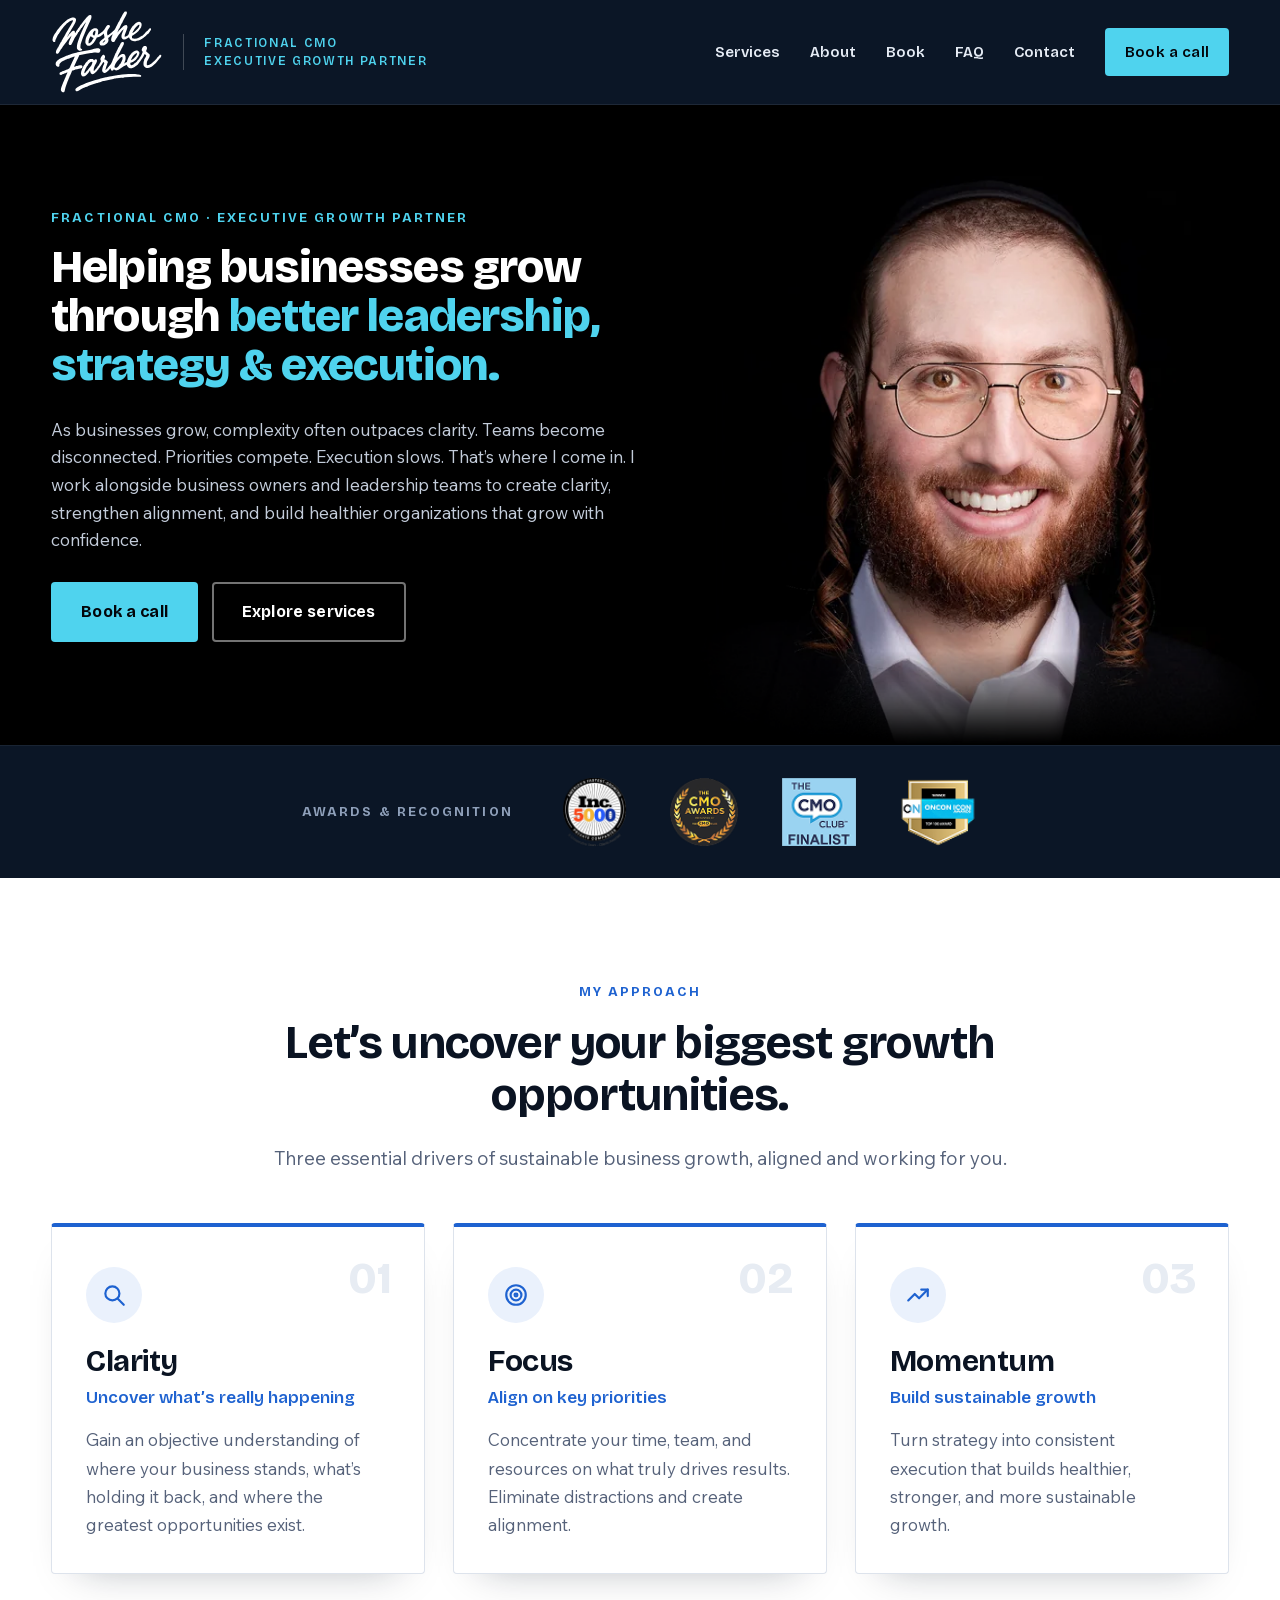
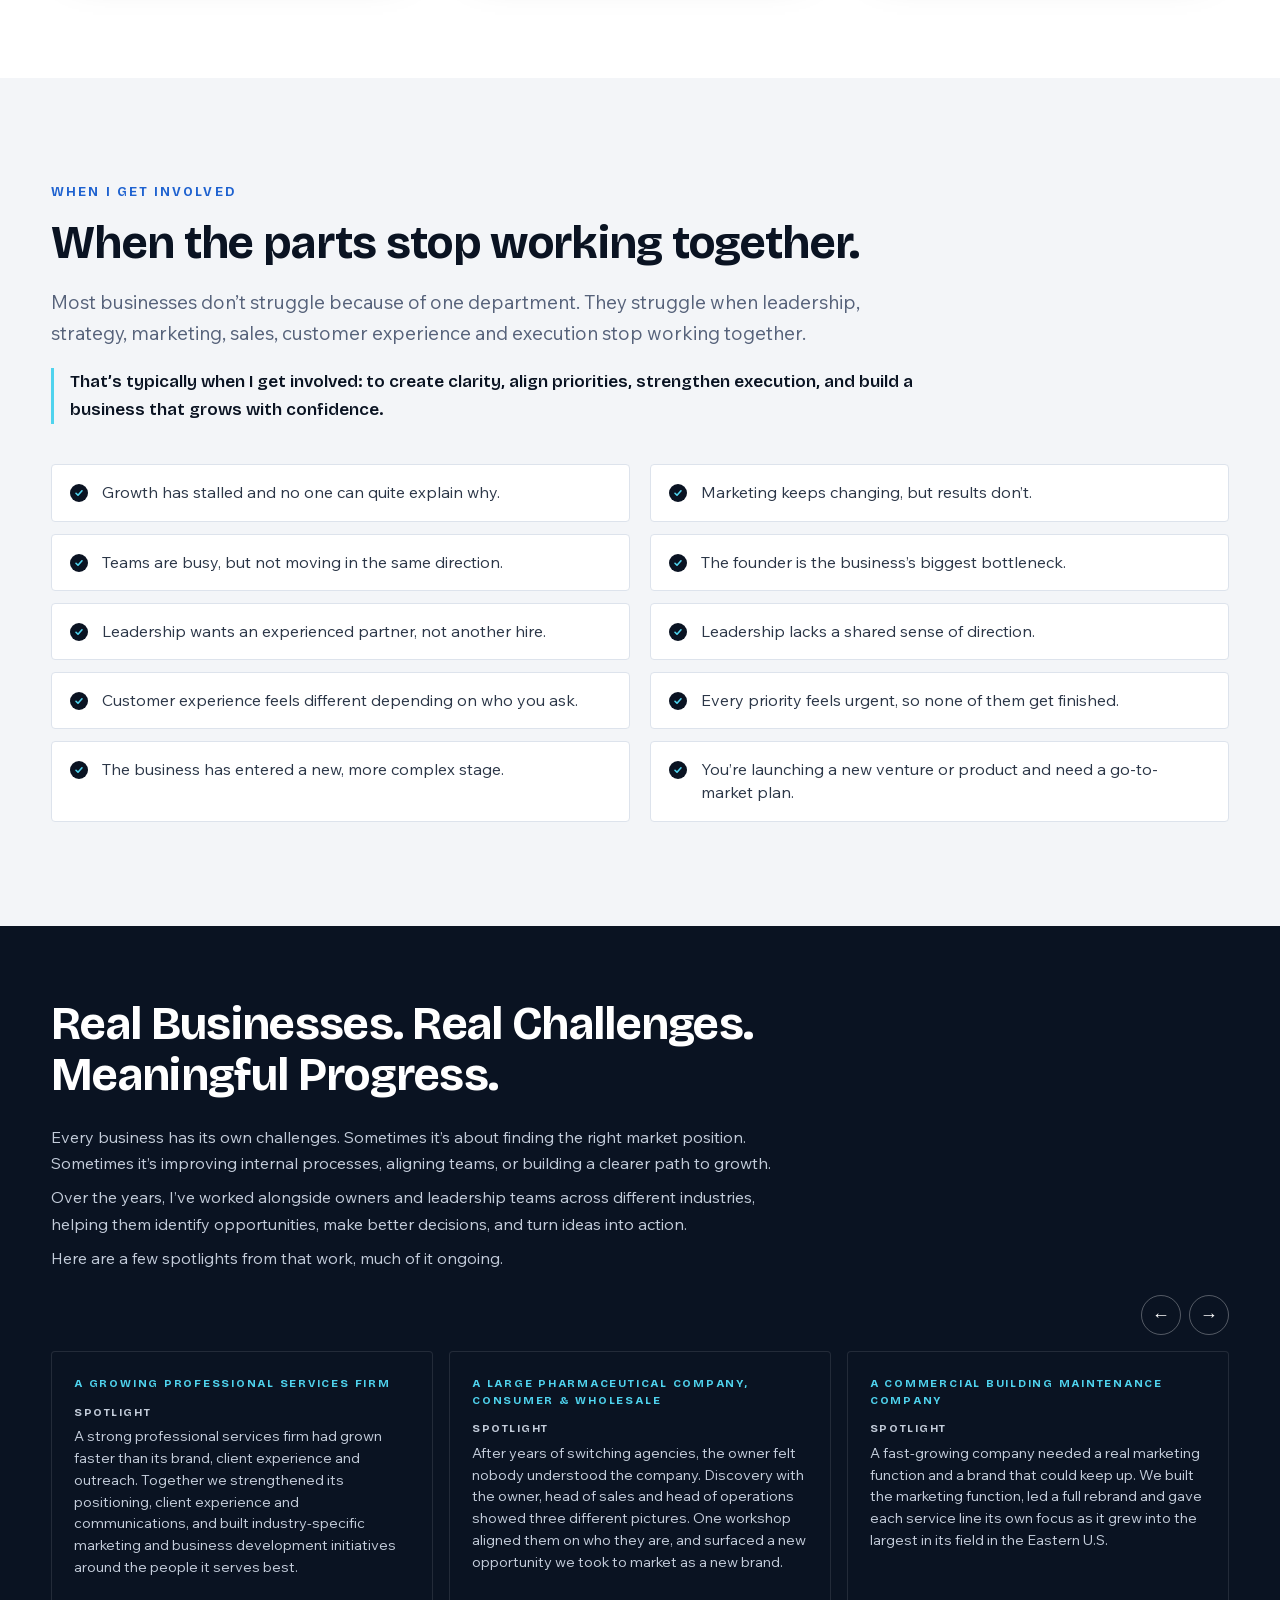
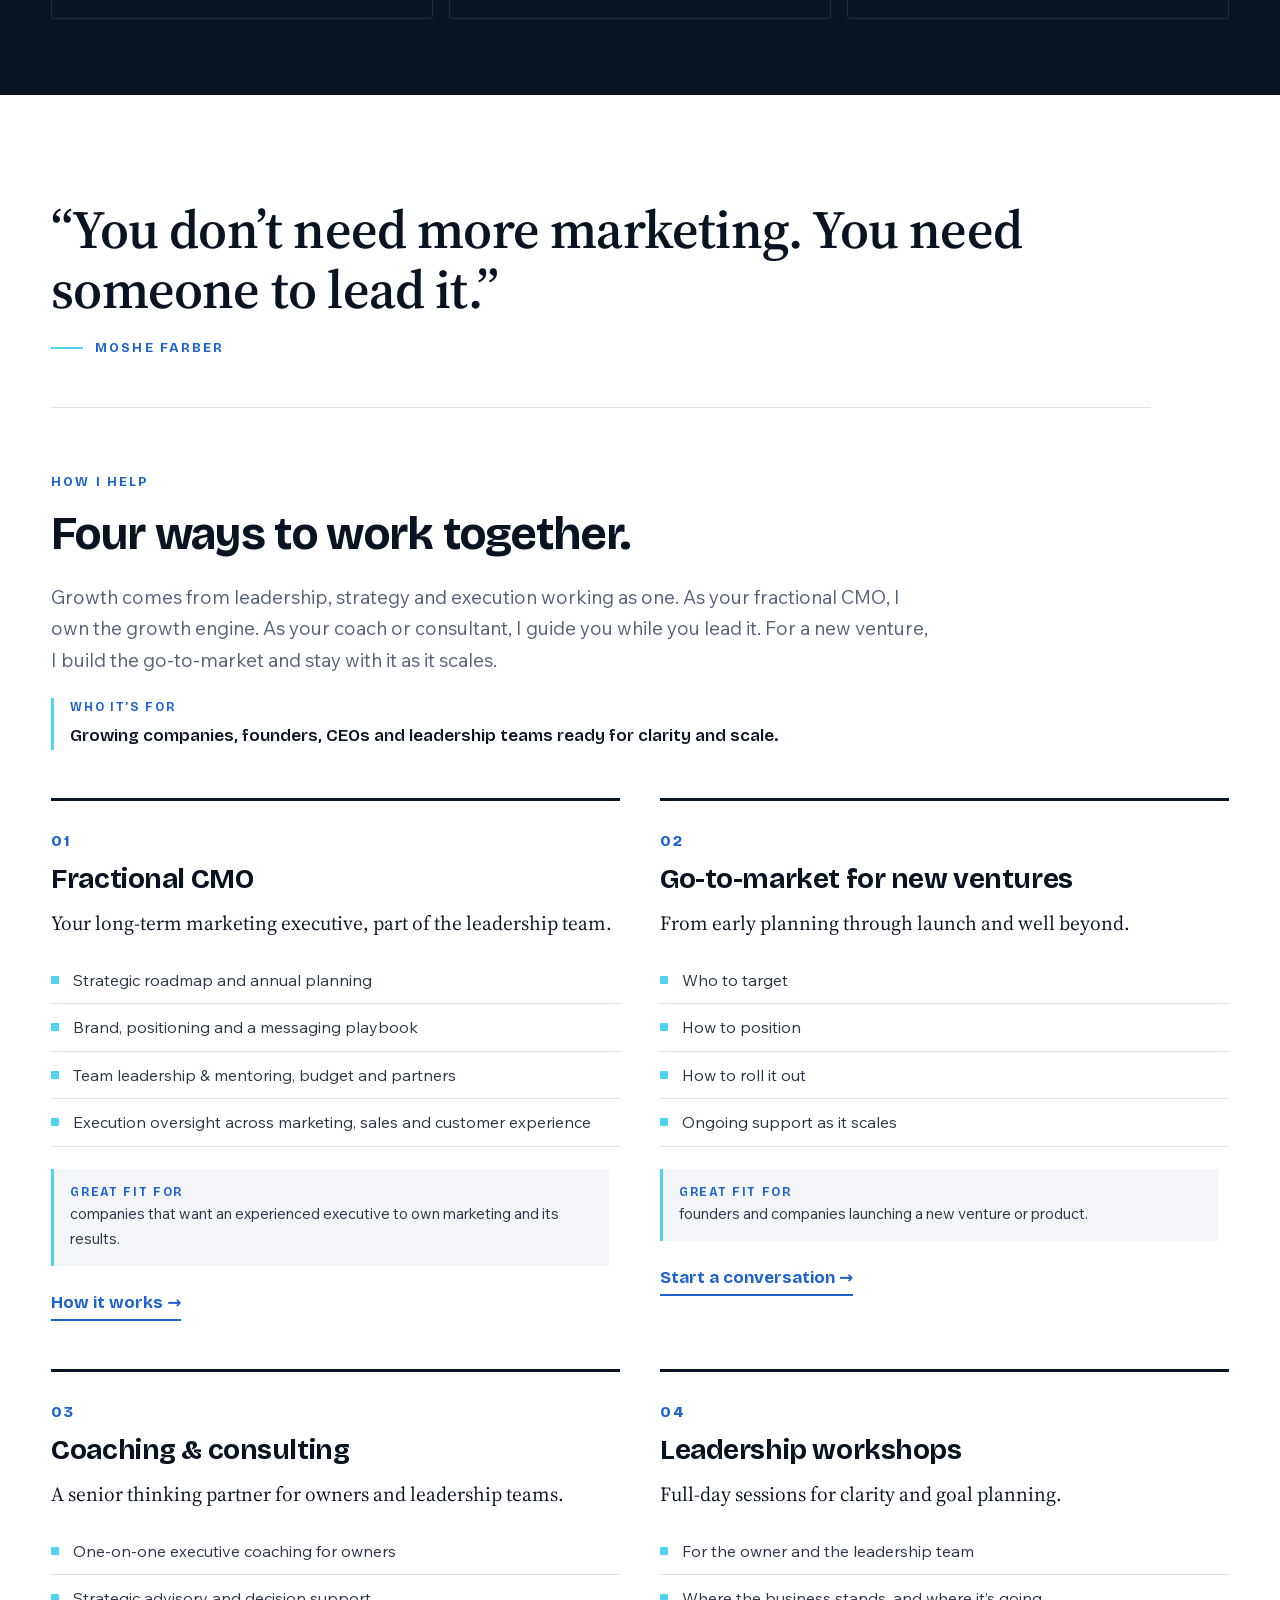
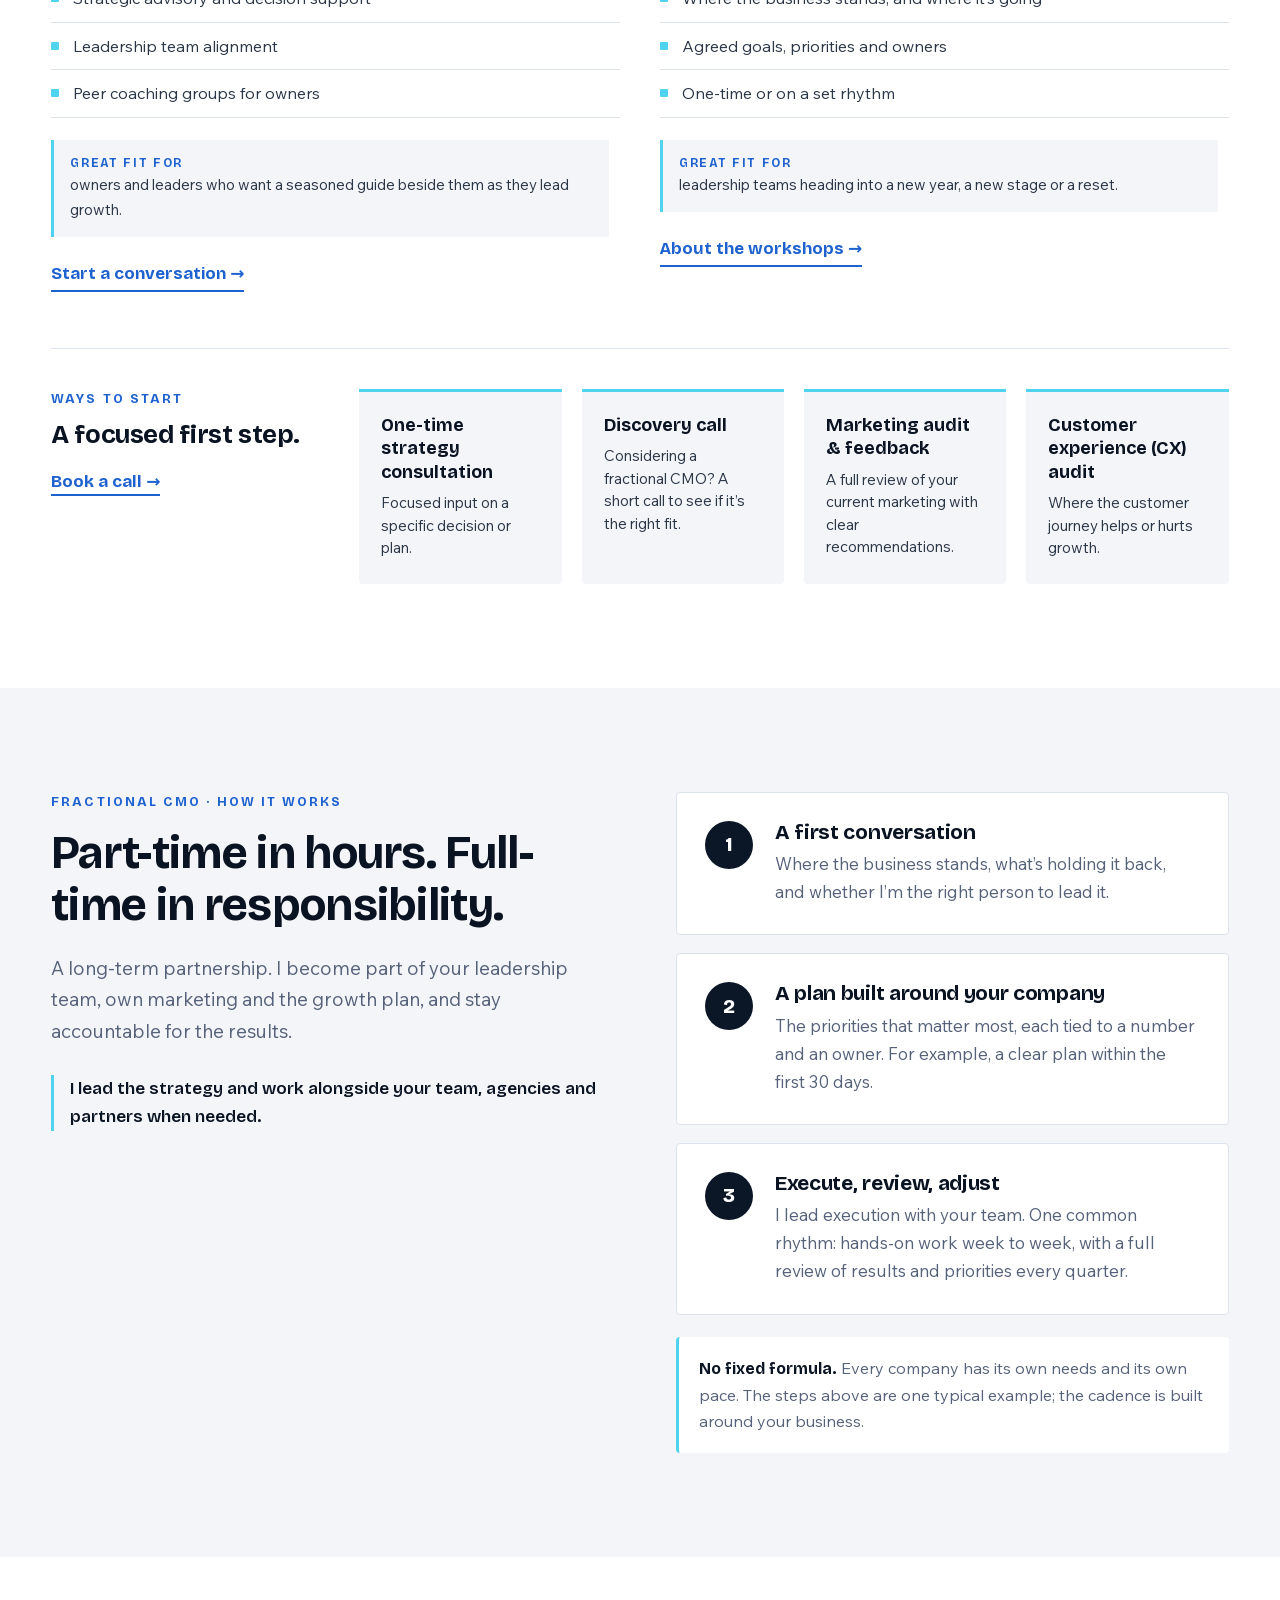
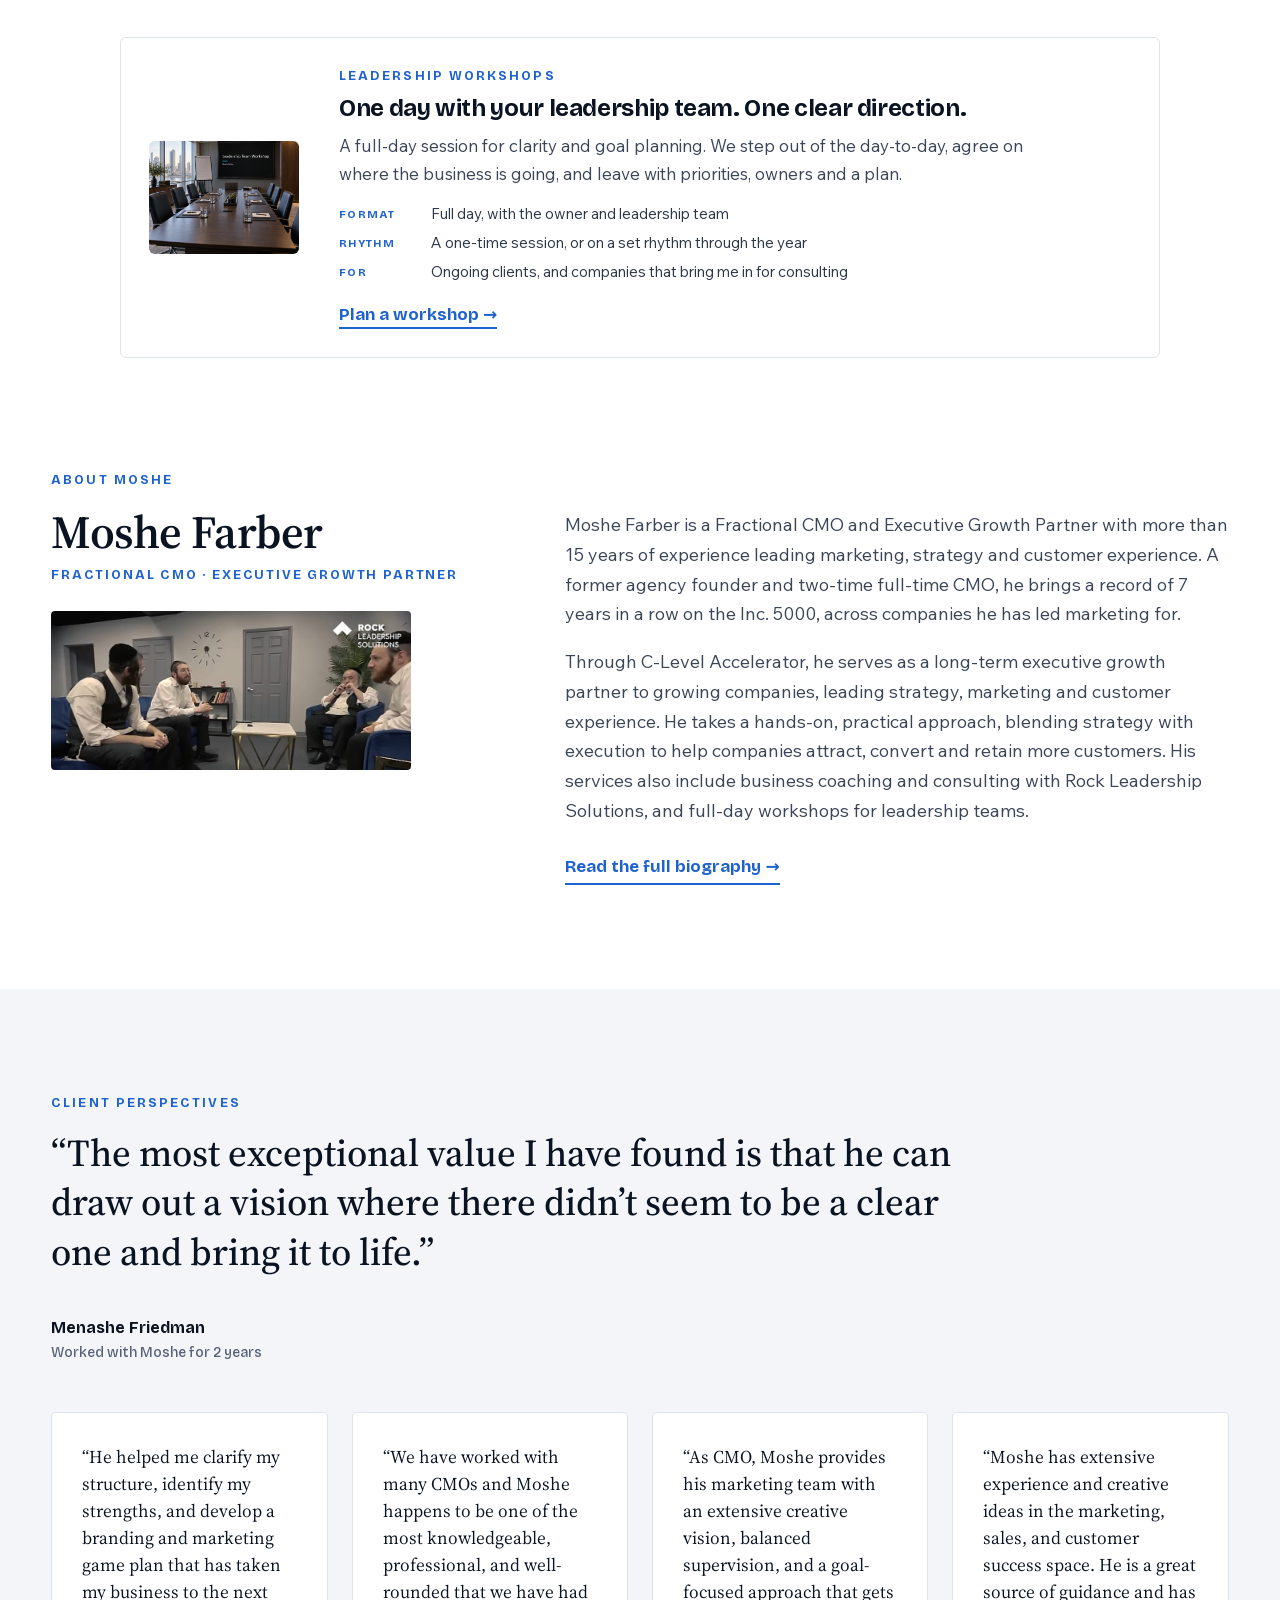
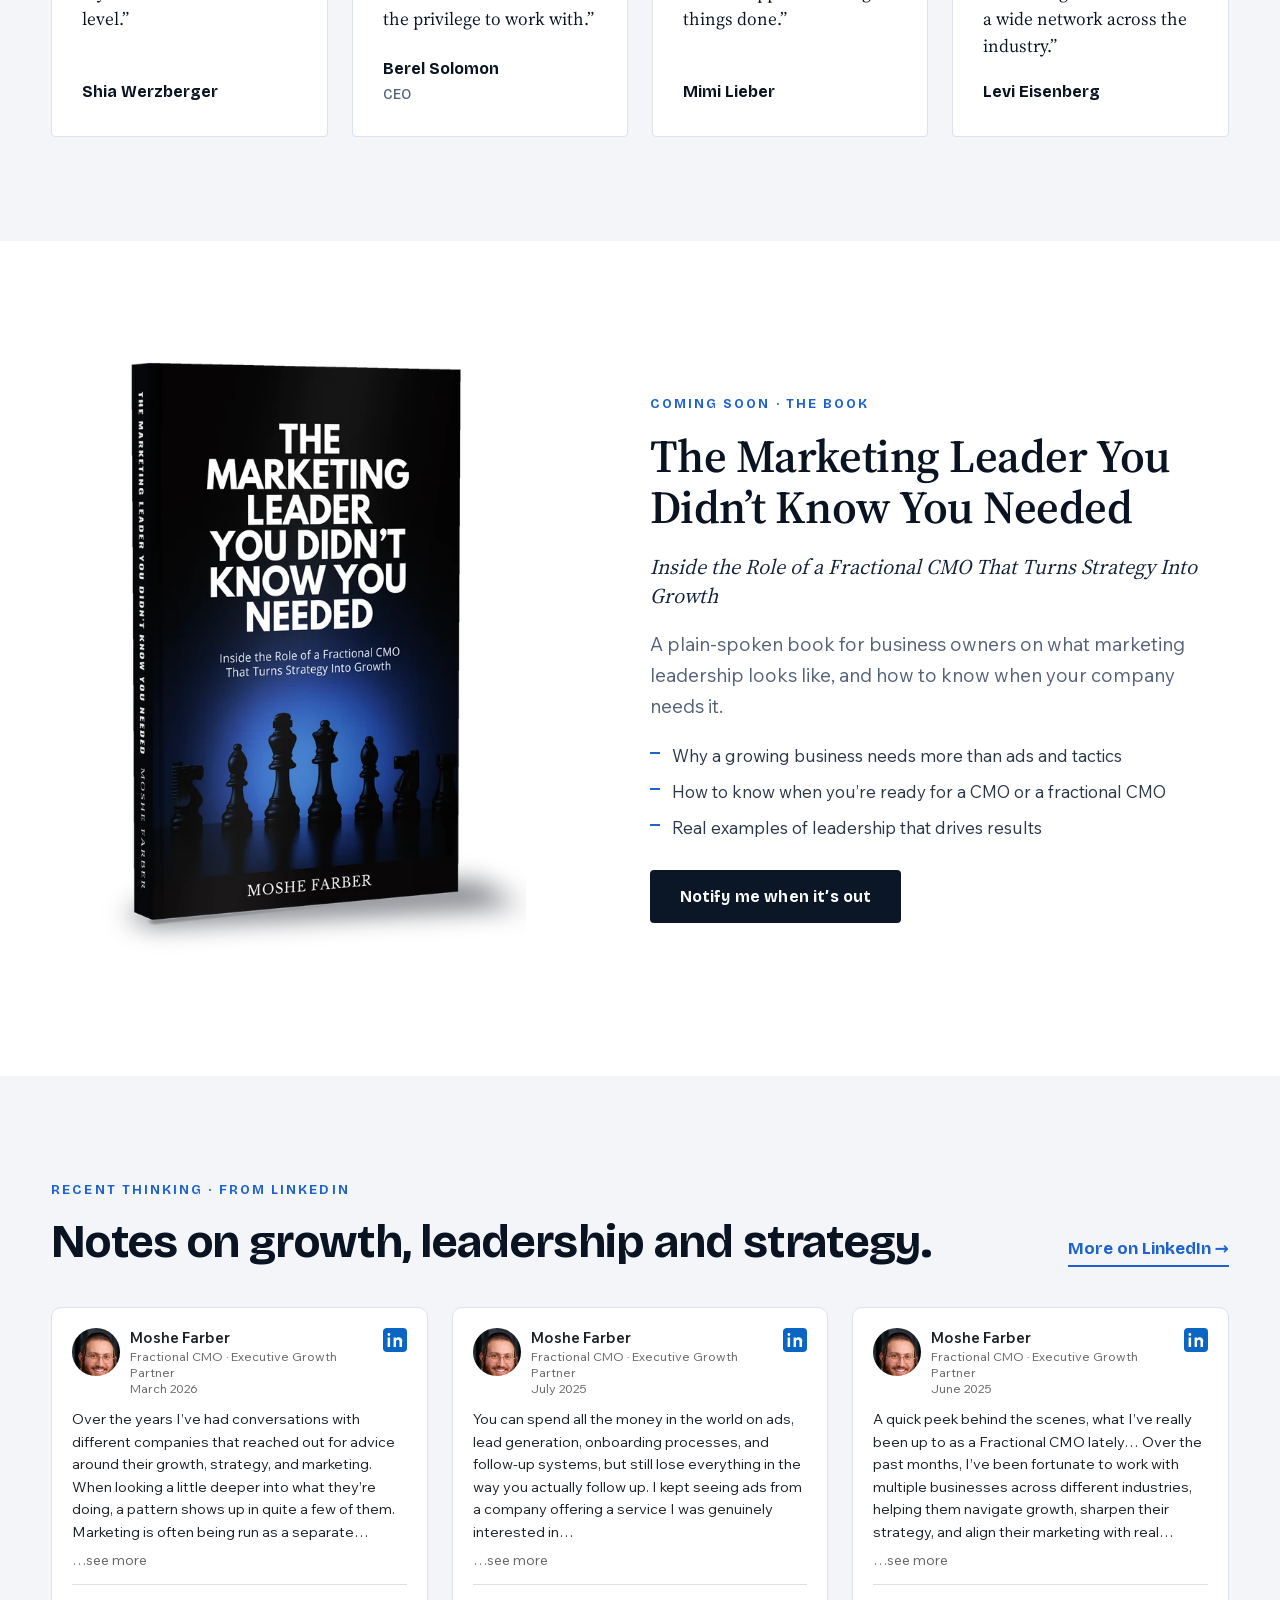
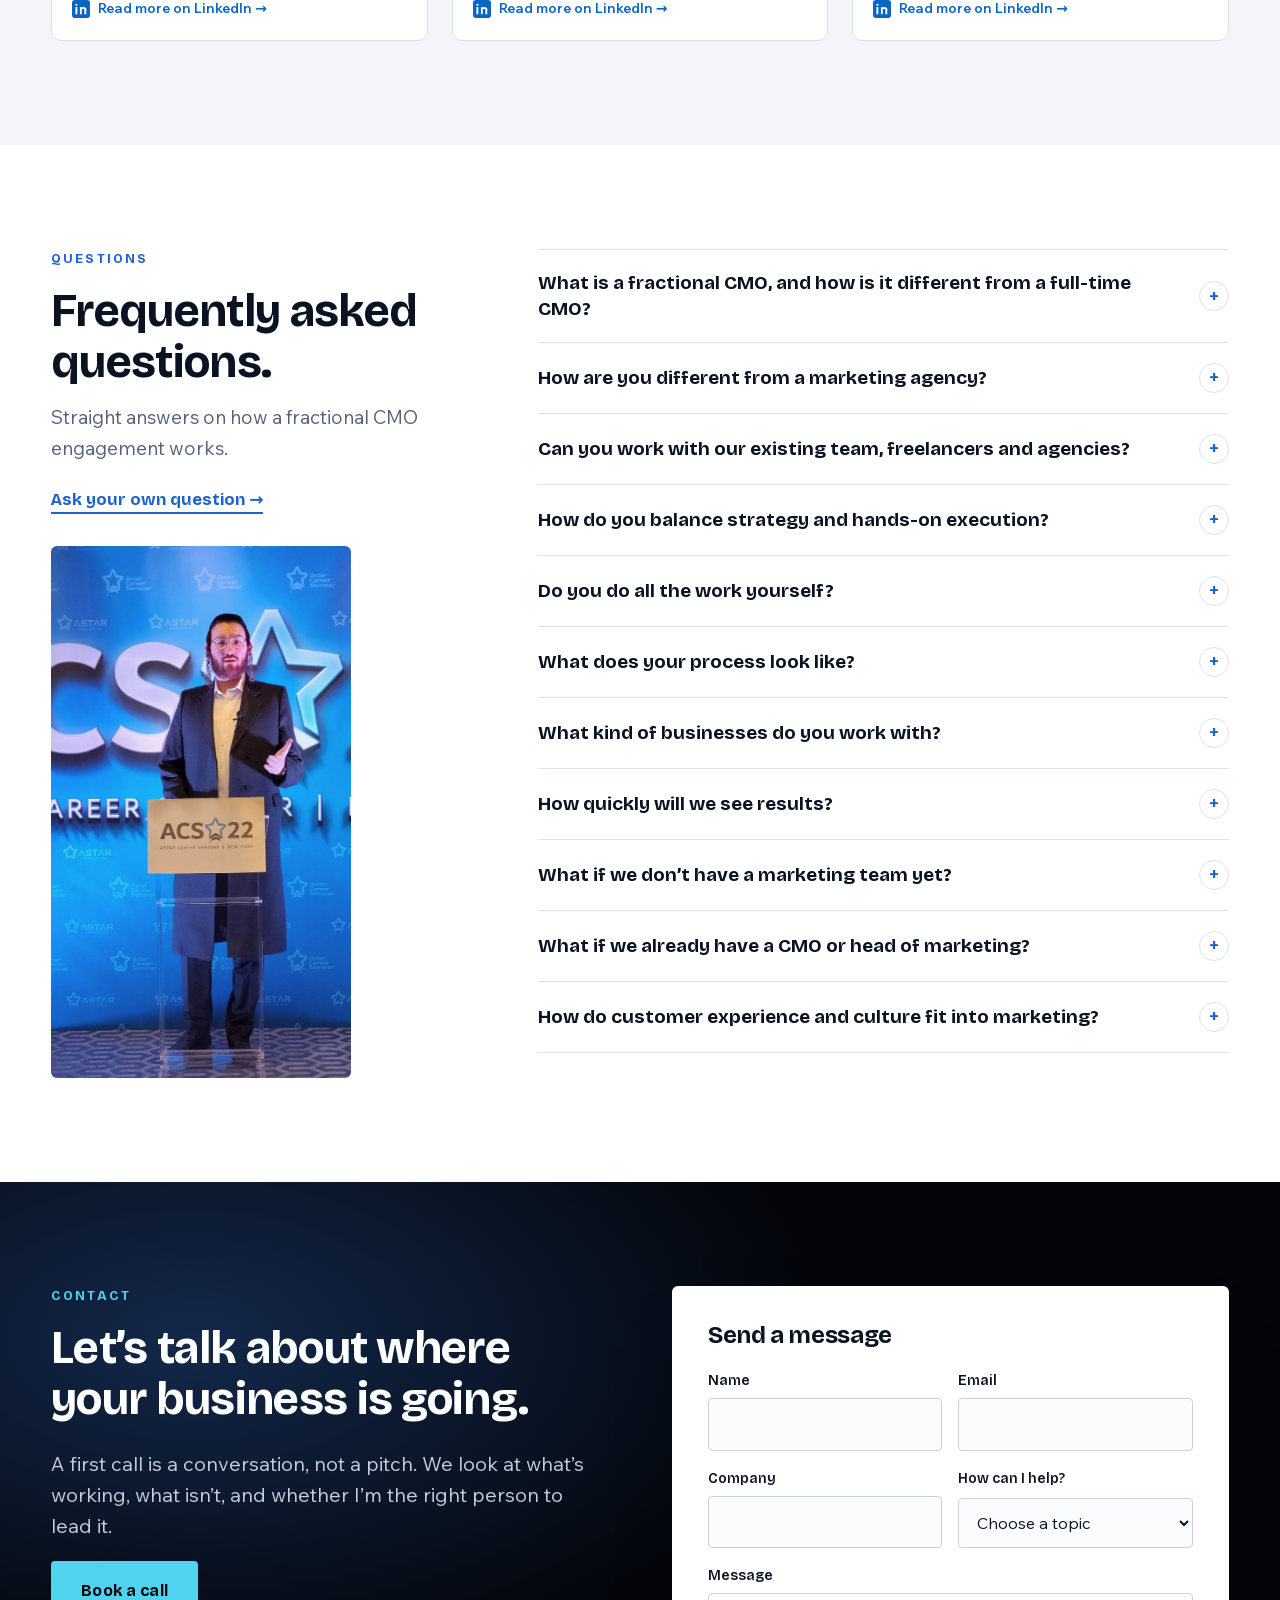
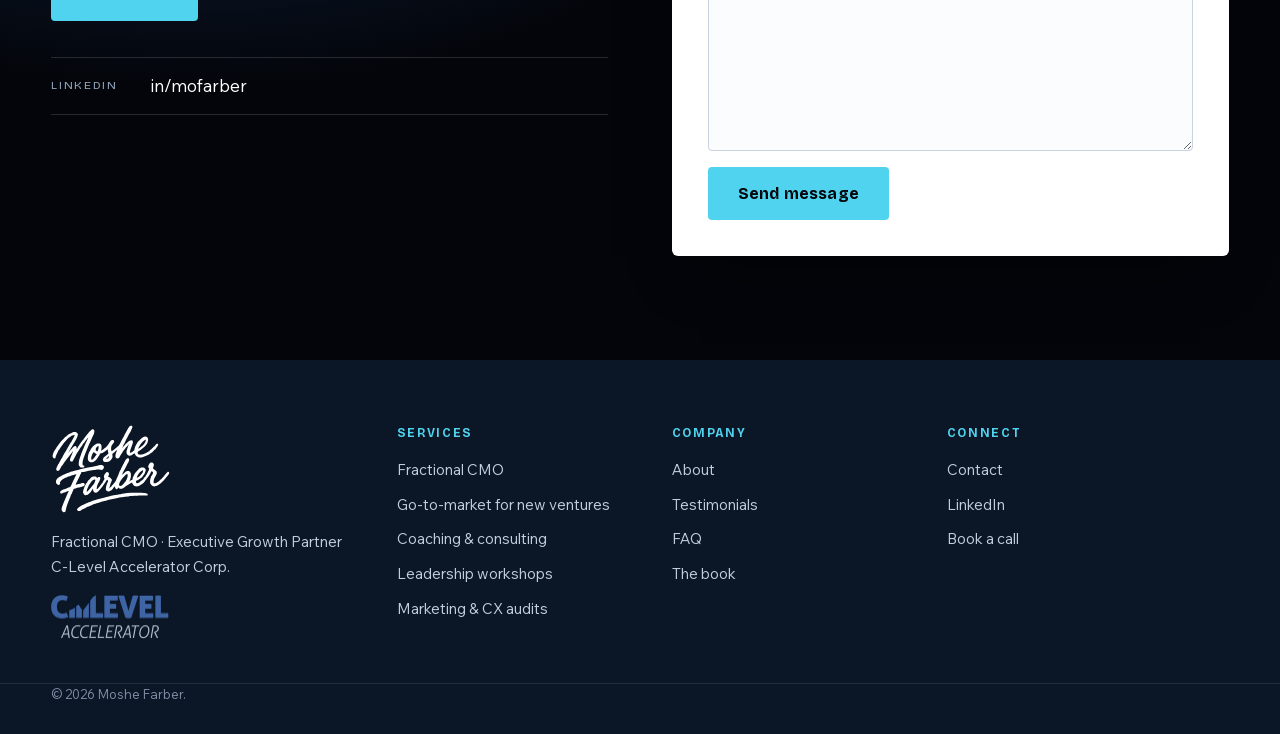
==== commit 3705645f: "Book signup: button reveals email field; timing guard" ====
--- a/index.html
+++ b/index.html
@@ -25,7 +25,7 @@
 <meta name="theme-color" content="#0B1626">
 <link rel="icon" href="img/favicon.png" type="image/png">
 <link rel="preload" href="fonts/Bricolage-normal.woff2" as="font" type="font/woff2" crossorigin>
-<link rel="stylesheet" href="styles.css?v=14">
+<link rel="stylesheet" href="styles.css?v=15">
 <script type="application/ld+json">
 {
  "@context": "https://schema.org",
@@ -511,11 +511,12 @@
         <li>How to know when you&rsquo;re ready for a CMO or a fractional CMO</li>
         <li>Real examples of leadership that drives results</li>
       </ul>
-      <form class="book-signup" id="book-signup" novalidate>
+      <button class="btn btn-dark bs-open" type="button" id="bs-open" aria-controls="book-signup" aria-expanded="false">Notify me when it&rsquo;s out</button>
+      <form class="book-signup" id="book-signup" novalidate hidden>
         <label for="bs-email" class="bs-label">Get notified when the book is out</label>
         <div class="bs-row">
           <input id="bs-email" type="email" name="email" placeholder="Your email" autocomplete="email" required>
-          <button class="btn btn-dark" type="submit">Notify me</button>
+          <button class="btn btn-dark" type="submit">Sign me up</button>
         </div>
         <label class="bs-consent"><input type="checkbox" name="consent" id="bs-consent" required> <span>I agree to get emails about the book and occasional updates. No spam, unsubscribe anytime.</span></label>
         <input type="checkbox" name="botcheck" class="bs-hp" tabindex="-1" autocomplete="off" aria-hidden="true">
@@ -656,8 +657,8 @@
   </div>
   <p class="wrap legal">&copy; 2026 Moshe Farber.</p>
 </footer>
-<script src="site-config.js?v=14"></script>
-<script src="script.js?v=14"></script>
+<script src="site-config.js?v=15"></script>
+<script src="script.js?v=15"></script>
 <script>
 document.querySelectorAll('.sl-btn').forEach(function(b){b.addEventListener('click',function(){var s=document.querySelector('.case-grid.slider');var c=s.querySelector('.case');s.scrollBy({left:(c.offsetWidth+16)*+b.dataset.dir,behavior:'smooth'});});});
 </script>
--- a/styles.css
+++ b/styles.css
@@ -601,3 +601,6 @@
 @media (max-width:520px){.bs-row{flex-direction:column}.bs-row .btn{width:100%}}
 .bs-consent{display:flex;gap:8px;align-items:flex-start;margin-top:12px;font-size:13.5px;line-height:1.45;color:#4b5563;cursor:pointer}
 .bs-consent input{margin-top:3px;width:16px;height:16px;flex:none;accent-color:var(--blue)}
+.book-signup[hidden],.bs-open[hidden]{display:none}
+.book-signup{animation:bsIn .25s ease}
+@keyframes bsIn{from{opacity:0;transform:translateY(-4px)}to{opacity:1;transform:none}}
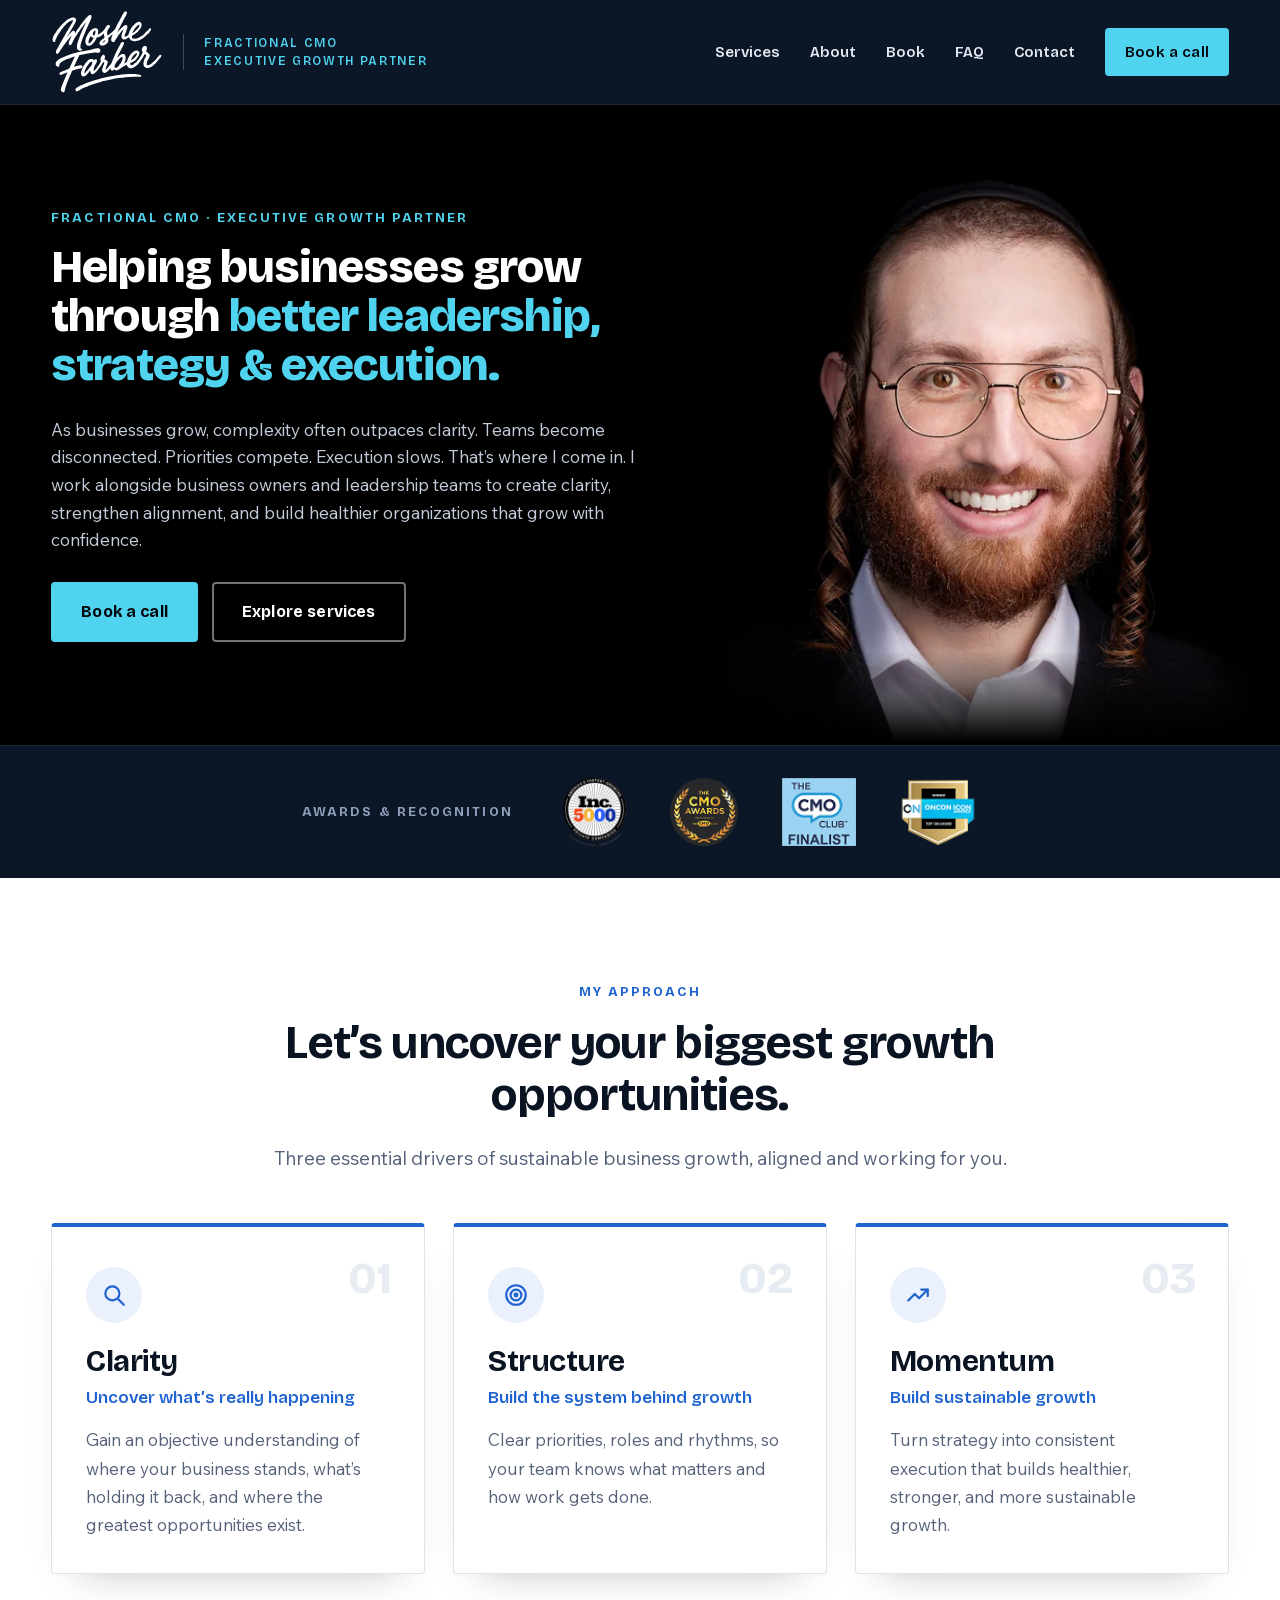
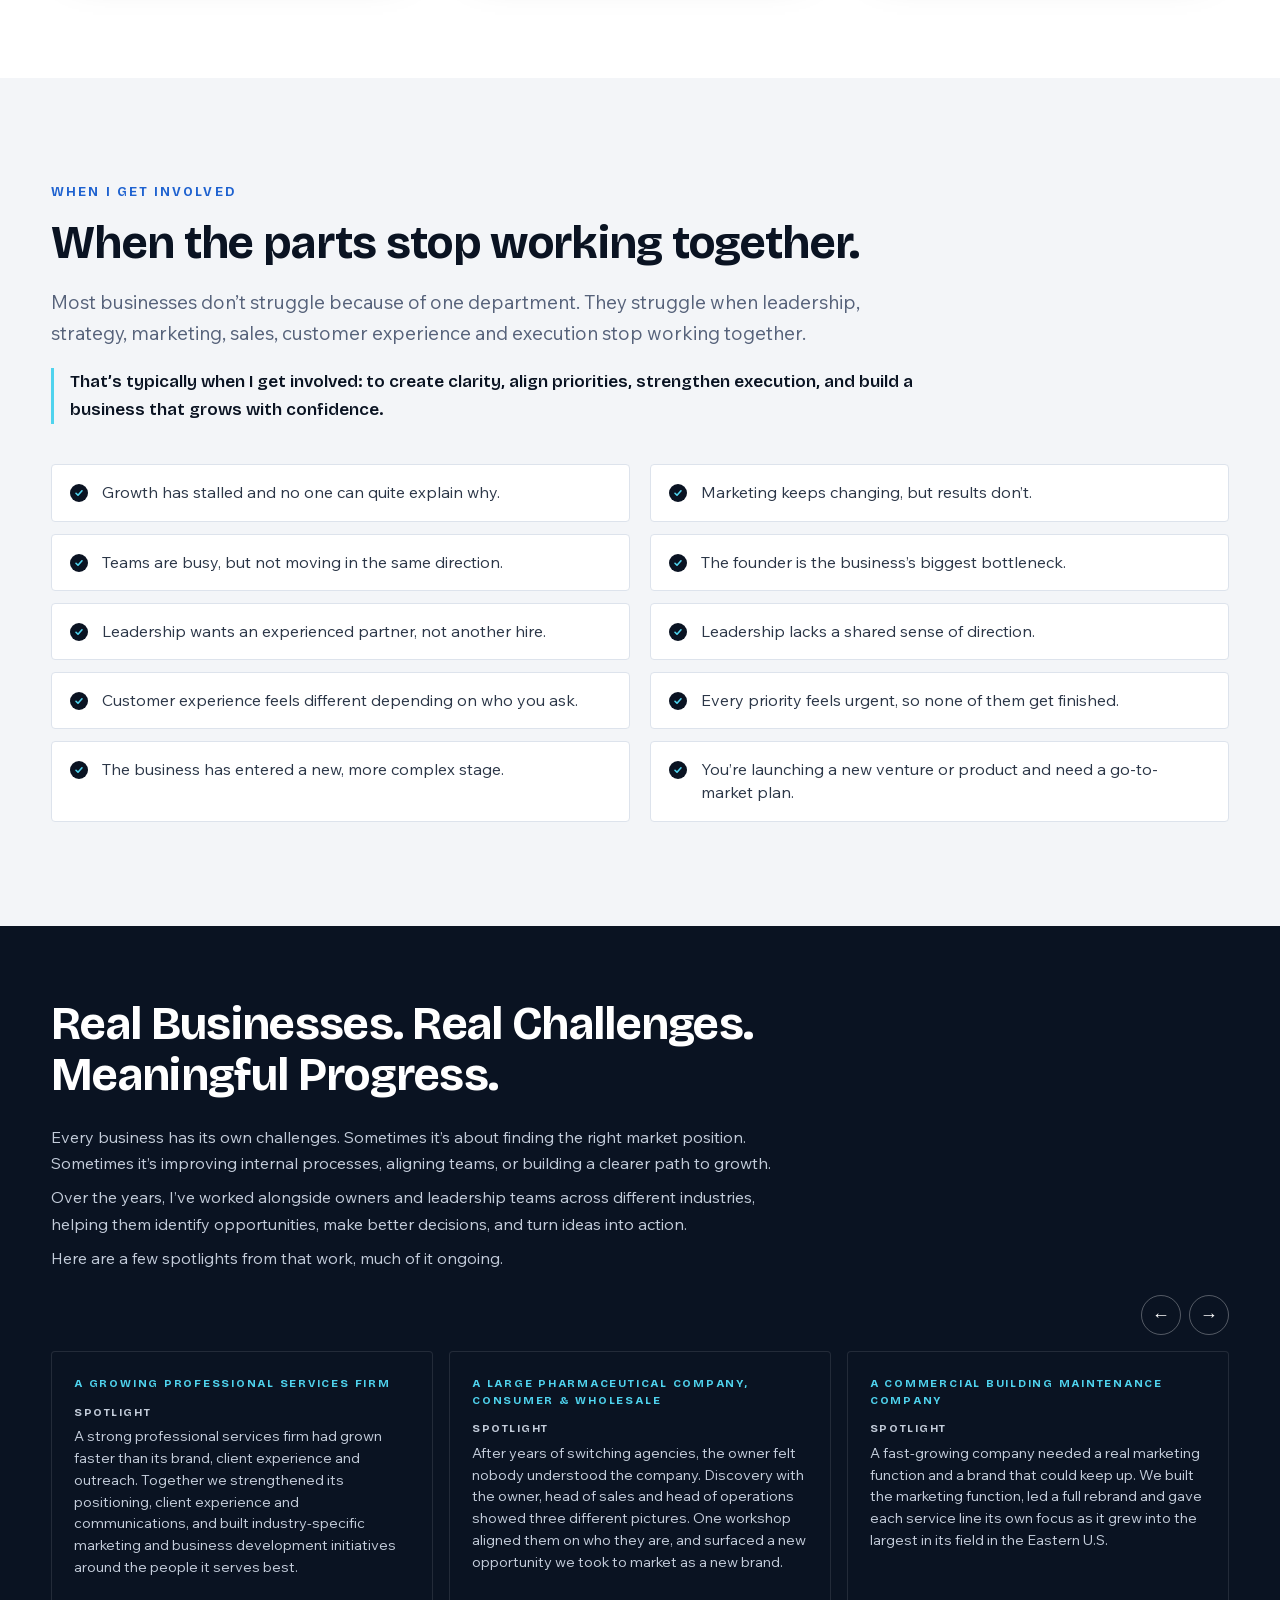
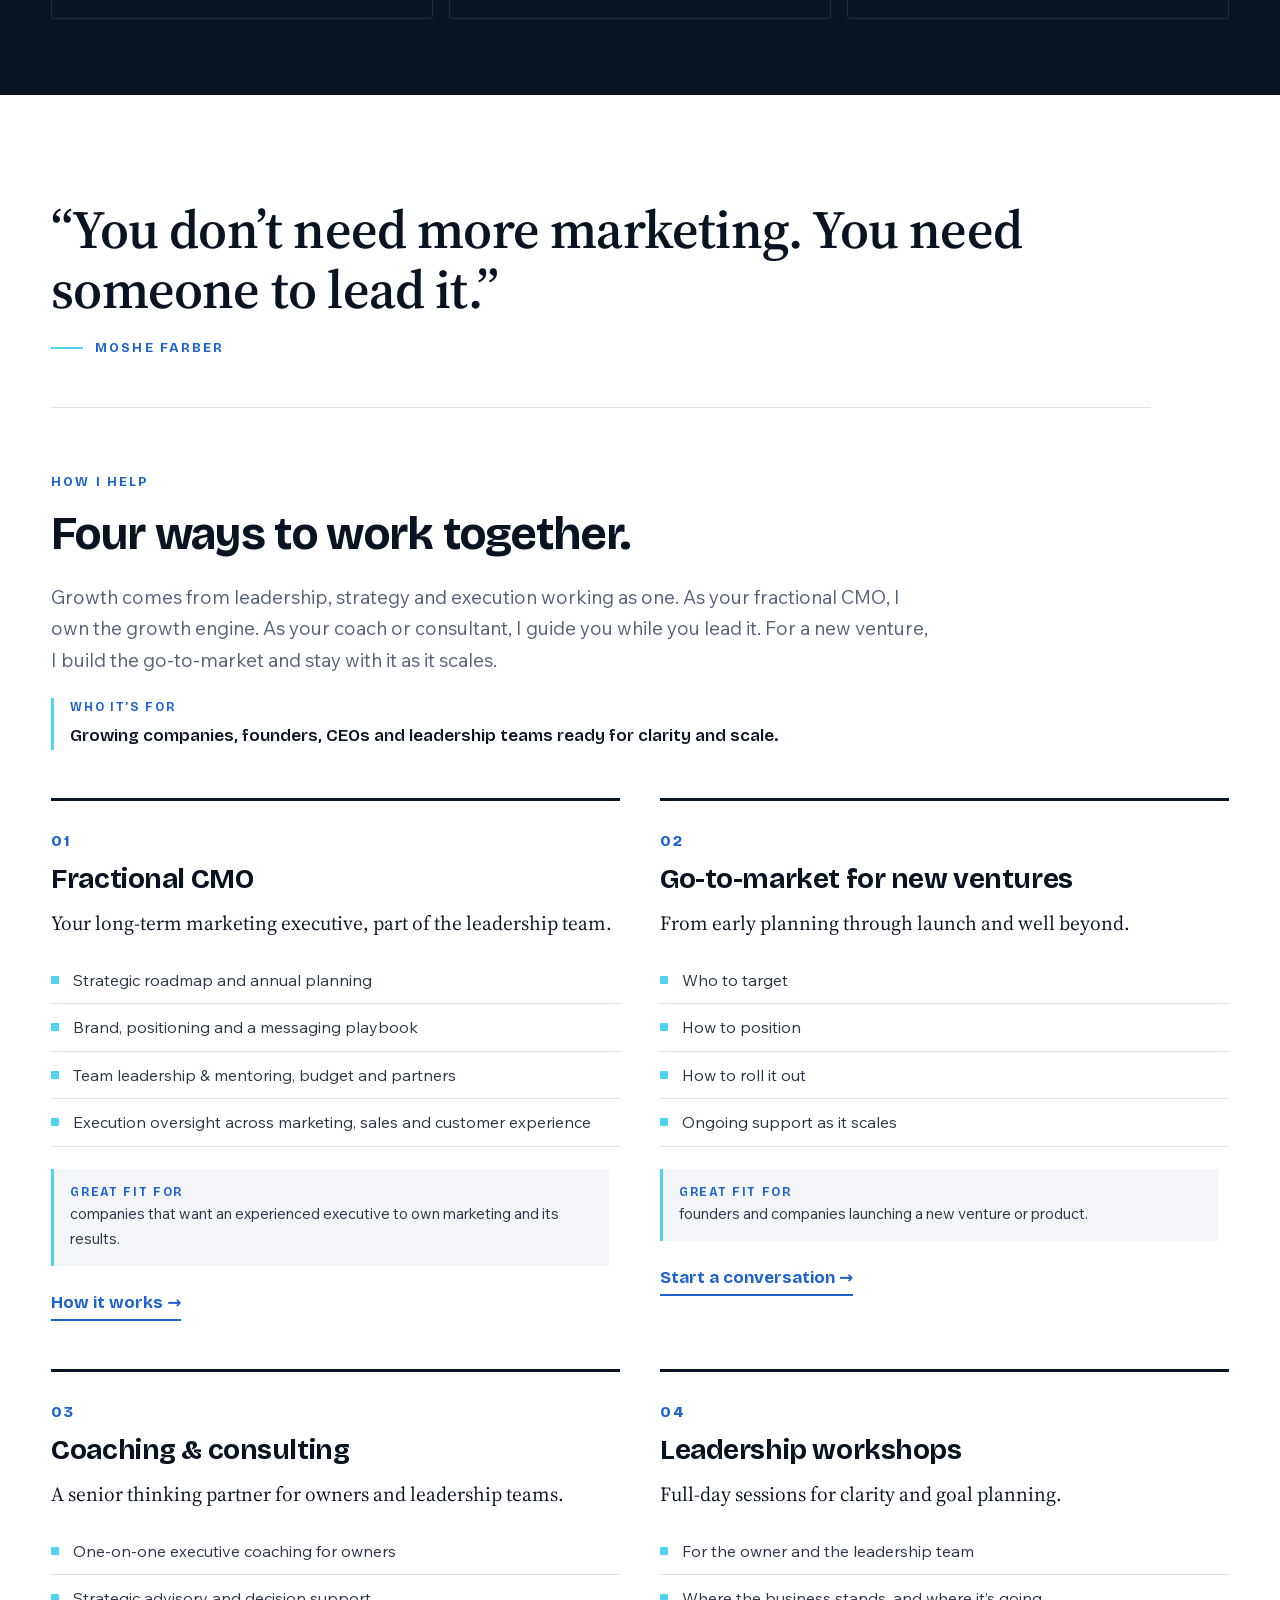
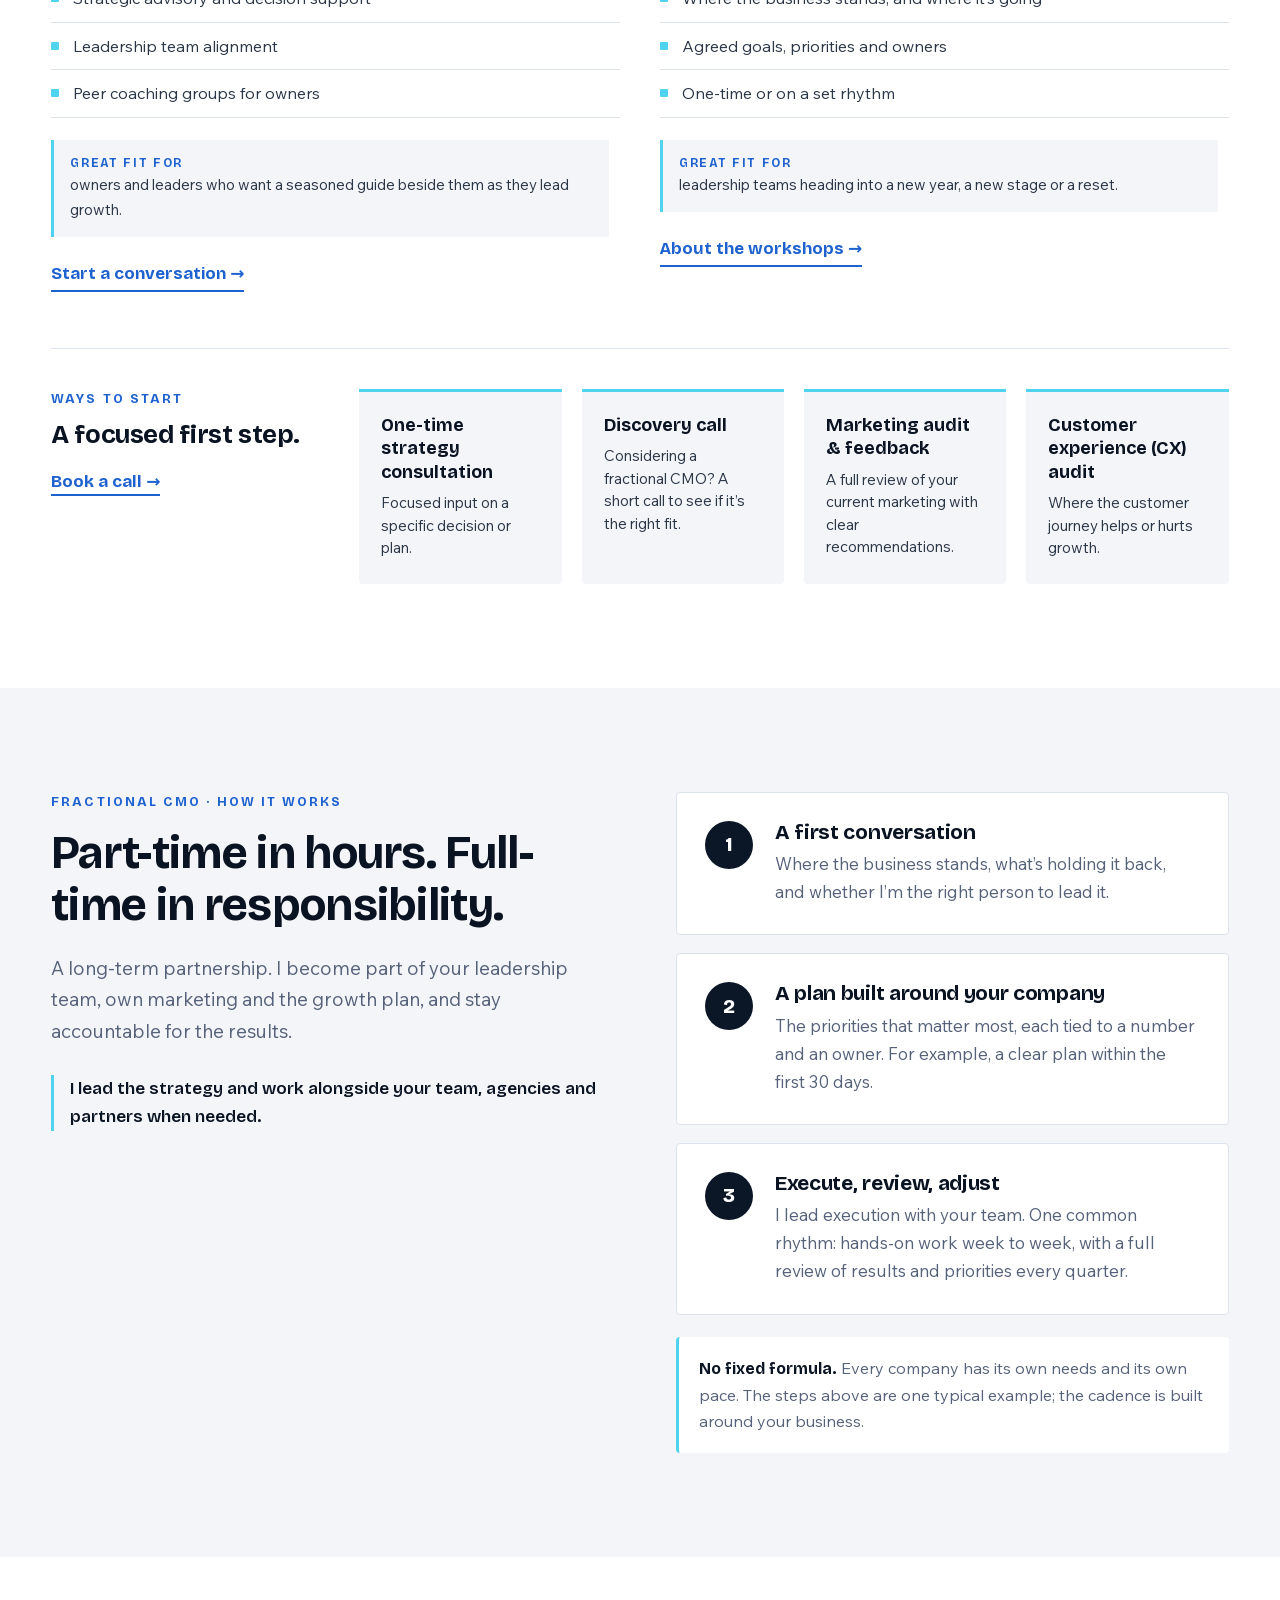
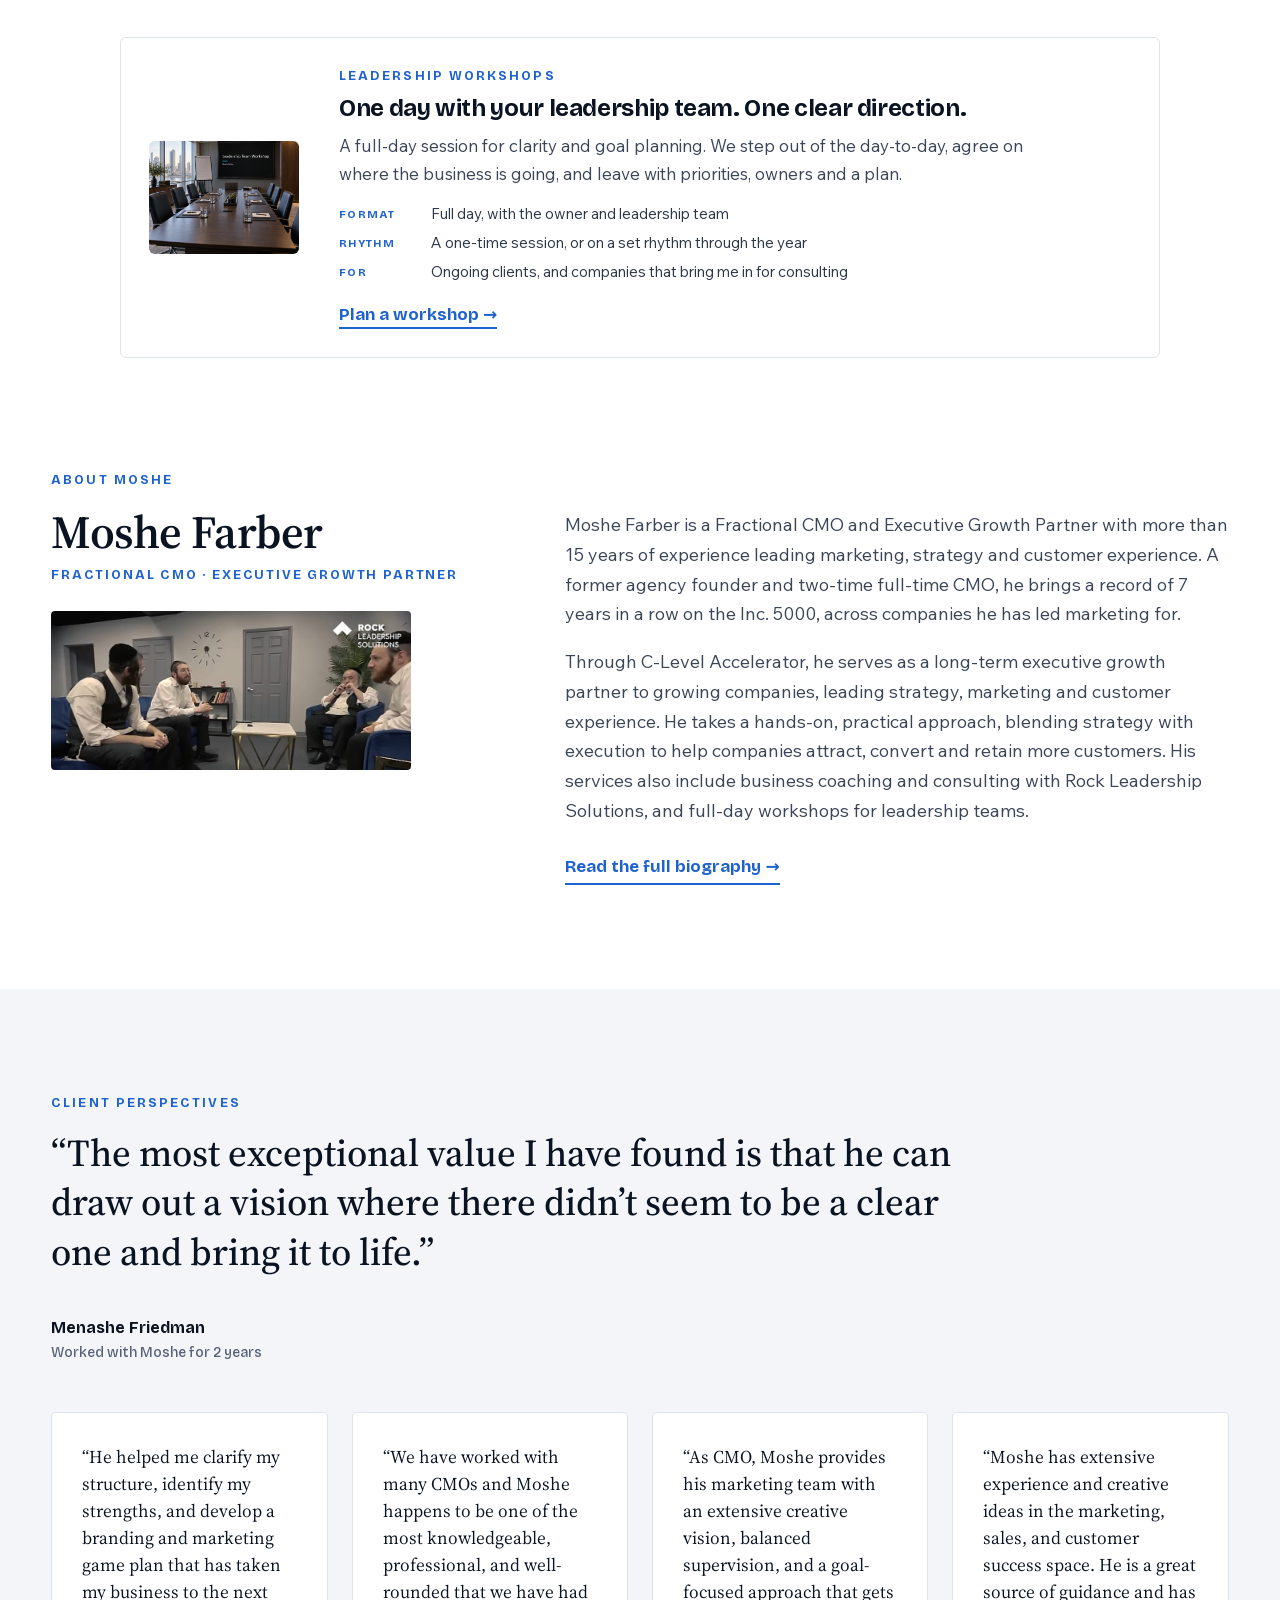
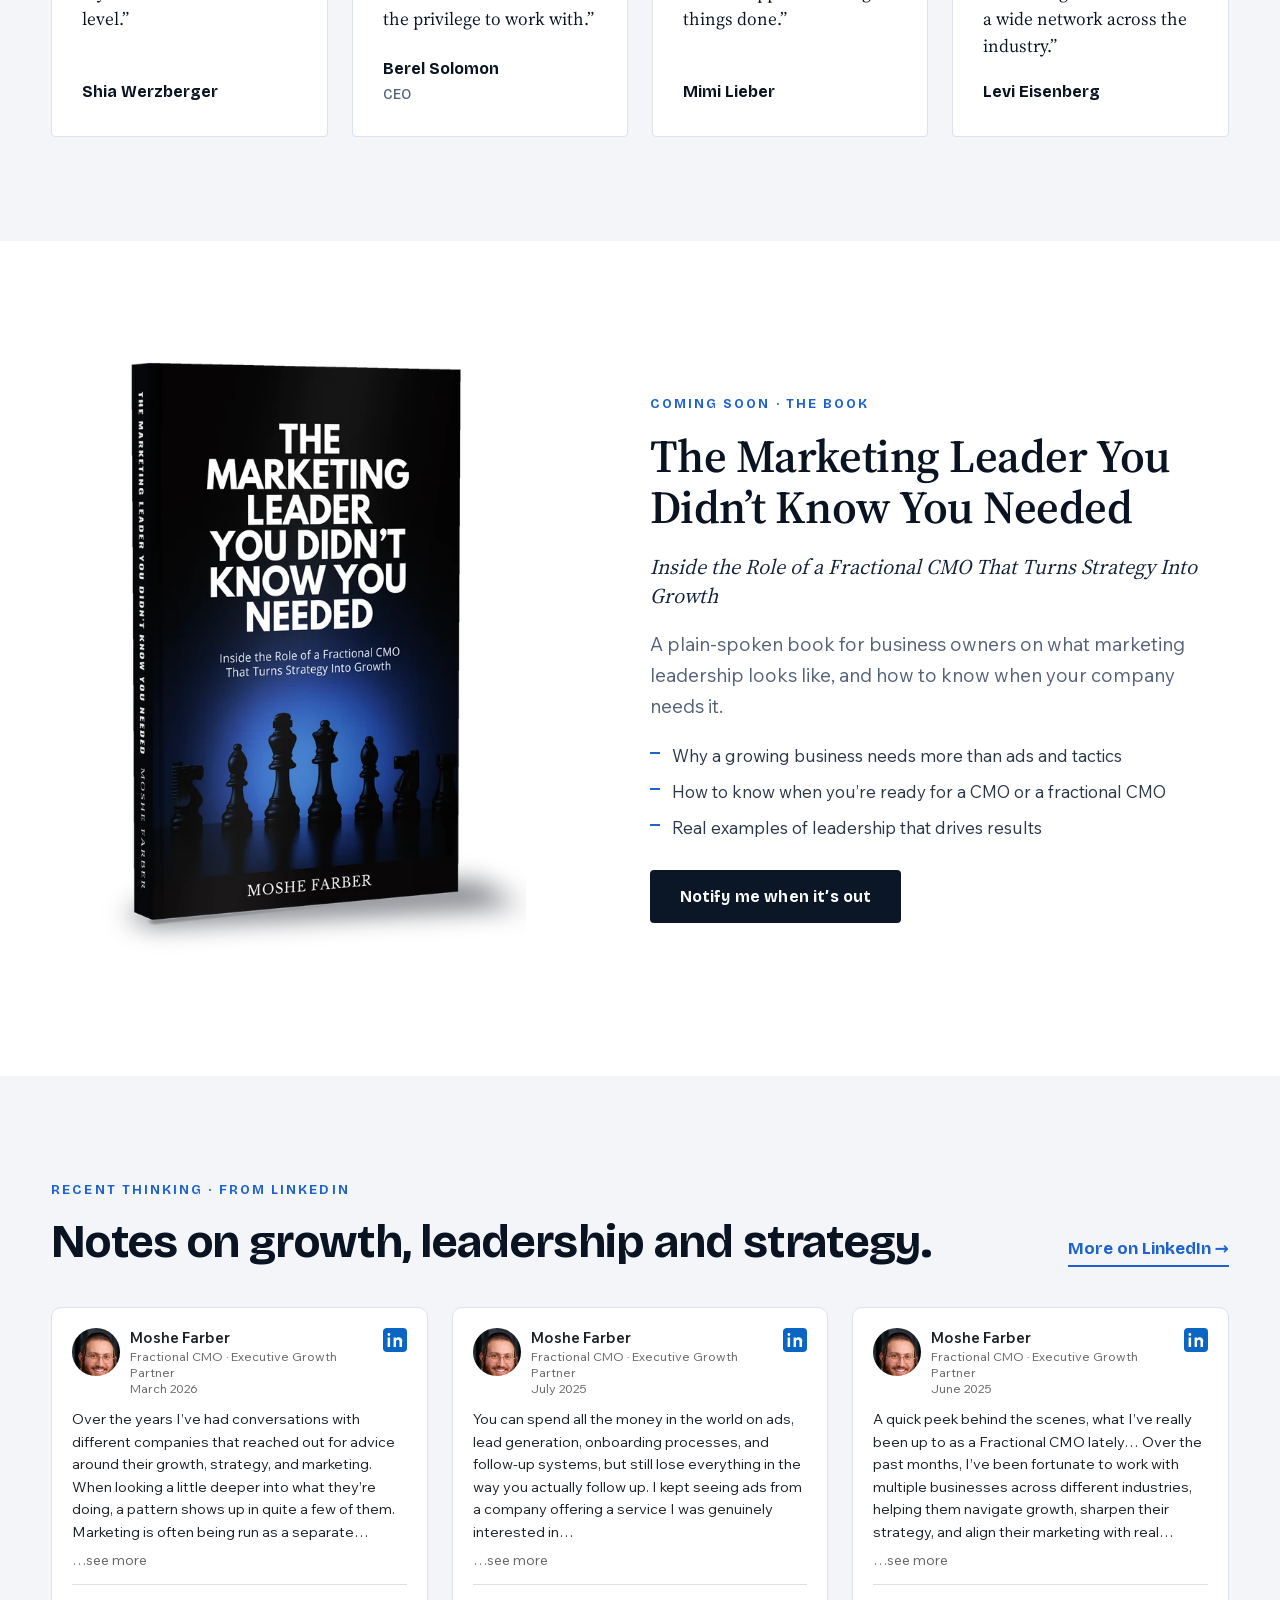
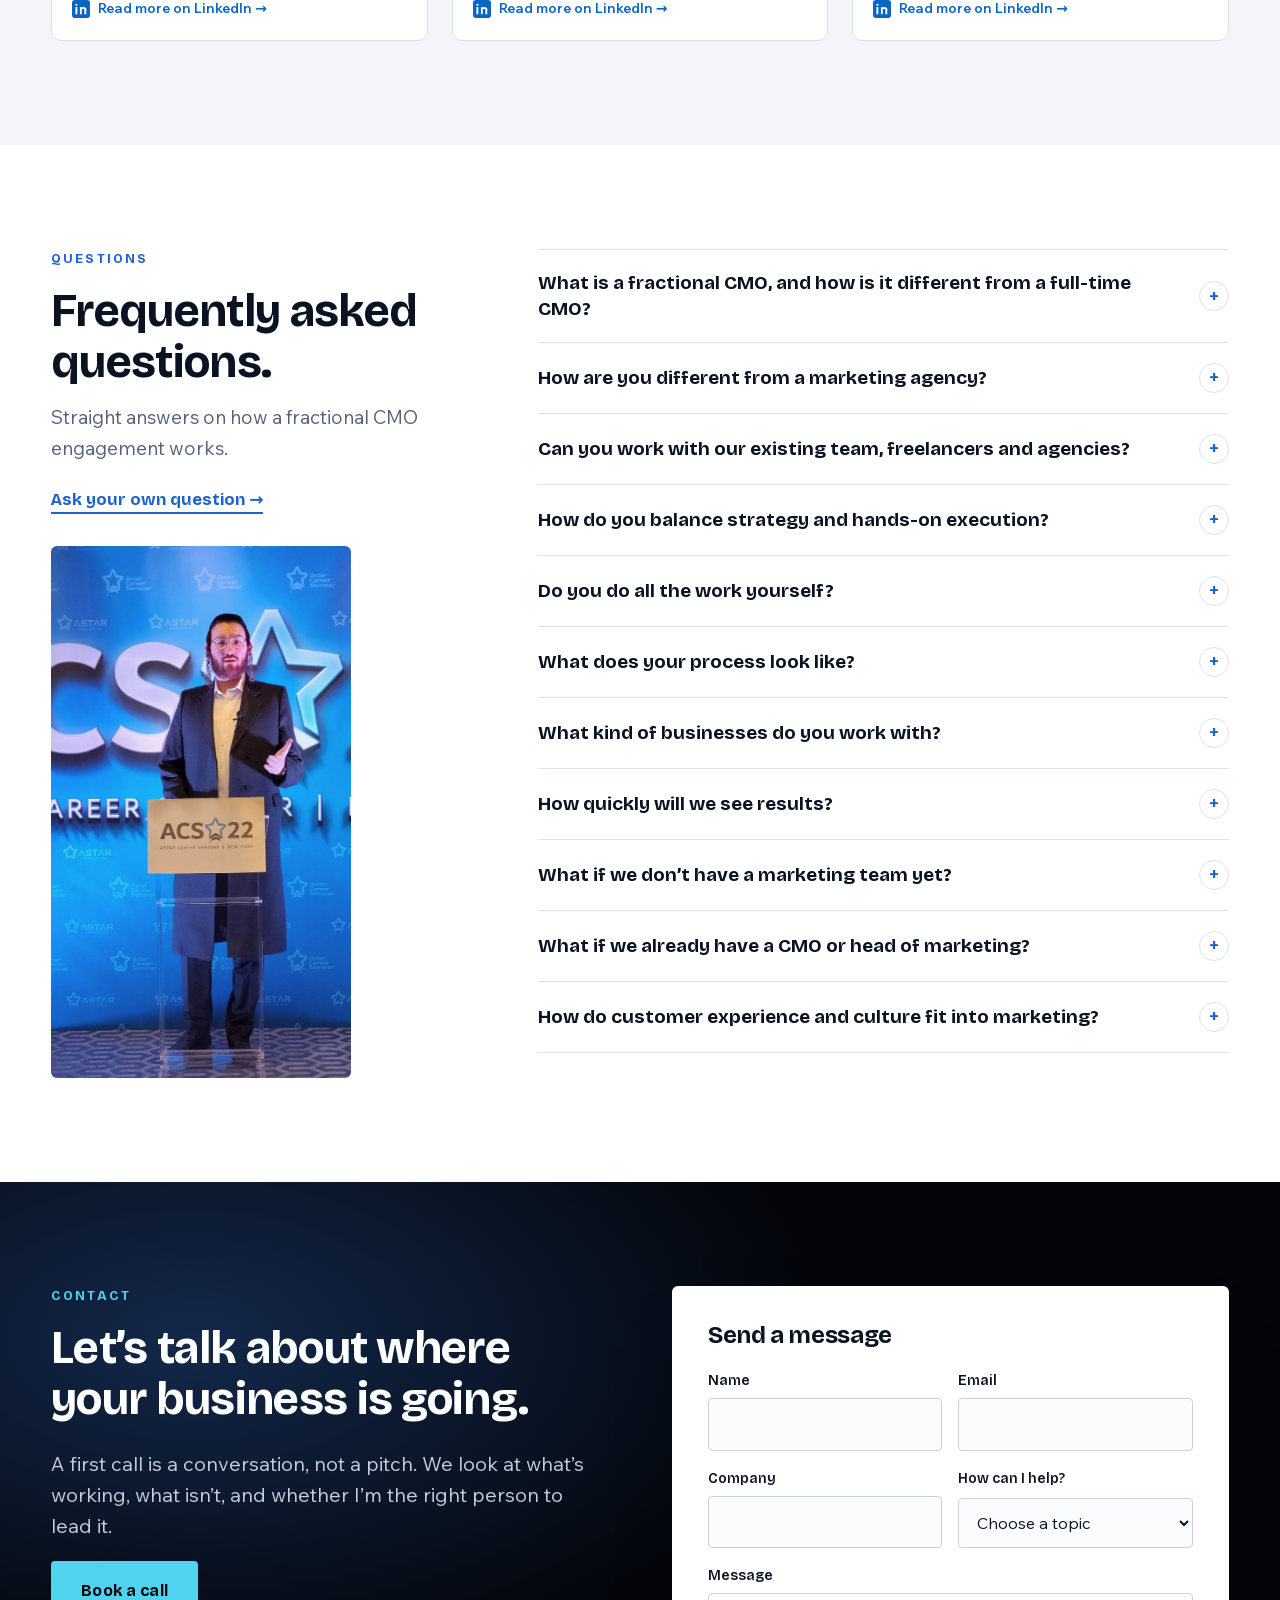
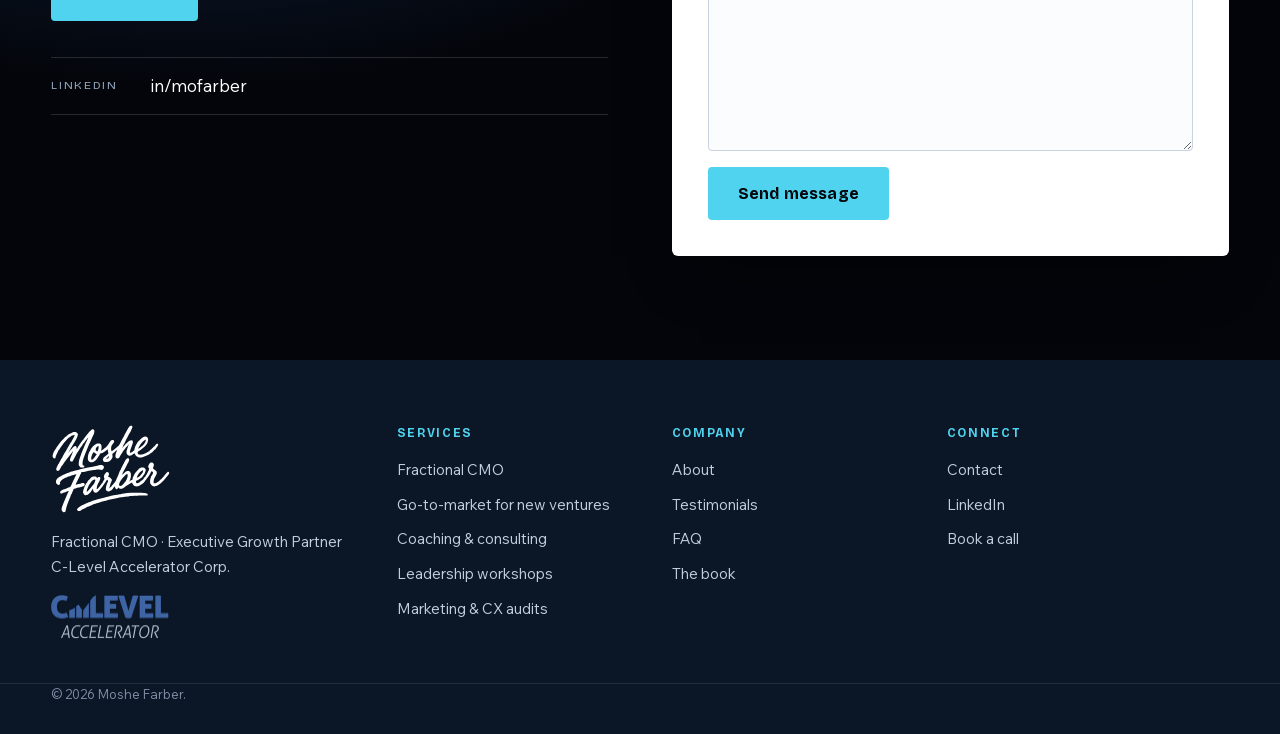
==== commit 27746380: "Pillar: Focus -> Structure" ====
--- a/index.html
+++ b/index.html
@@ -1,6 +1,15 @@
 <!doctype html>
 <html lang="en">
 <head>
+<!-- Google tag (gtag.js) -->
+<script async src="https://www.googletagmanager.com/gtag/js?id=G-9JLHMLZJFP"></script>
+<script>
+  window.dataLayer = window.dataLayer || [];
+  function gtag(){dataLayer.push(arguments);}
+  gtag('js', new Date());
+
+  gtag('config', 'G-9JLHMLZJFP');
+</script>
 <meta charset="utf-8">
 <meta name="viewport" content="width=device-width, initial-scale=1">
 <title>Moshe Farber | Fractional CMO &middot; Executive Growth Partner</title>
@@ -25,7 +34,7 @@
 <meta name="theme-color" content="#0B1626">
 <link rel="icon" href="img/favicon.png" type="image/png">
 <link rel="preload" href="fonts/Bricolage-normal.woff2" as="font" type="font/woff2" crossorigin>
-<link rel="stylesheet" href="styles.css?v=15">
+<link rel="stylesheet" href="styles.css?v=19">
 <script type="application/ld+json">
 {
  "@context": "https://schema.org",
@@ -34,12 +43,13 @@
    "@type": "Person",
    "@id": "https://moshefarber.com/#person",
    "name": "Moshe Farber",
-   "jobTitle": "Fractional CMO & Executive Growth Partner",
+   "jobTitle": "Fractional CMO · Executive Growth Partner",
    "url": "https://moshefarber.com/",
    "image": "https://moshefarber.com/img/moshe-office-portrait.jpg",
    "description": "Moshe Farber is a Fractional CMO and Executive Growth Partner to business owners and leadership teams, leading marketing, strategy and customer experience through C-Level Accelerator.",
    "sameAs": [
-    "https://www.linkedin.com/in/mofarber"
+    "https://www.linkedin.com/in/mofarber",
+    "https://www.instagram.com/moshe_farber/"
    ],
    "worksFor": {
     "@id": "https://moshefarber.com/#organization"
@@ -69,7 +79,10 @@
    "founder": {
     "@id": "https://moshefarber.com/#person"
    },
-   "description": "C-Level Accelerator provides fractional CMO leadership, go-to-market for new ventures, coaching and consulting, and leadership-team workshops for growing companies."
+   "description": "C-Level Accelerator provides fractional CMO leadership, go-to-market for new ventures, coaching and consulting, and leadership-team workshops for growing companies.",
+   "sameAs": [
+    "https://clevelaccelerator.com/"
+   ]
   },
   {
    "@type": "WebSite",
@@ -261,7 +274,7 @@
     </div>
     <ol class="pillars">
       <li><span class="p-icon"><svg viewBox="0 0 24 24" aria-hidden="true"><circle cx="10.5" cy="10.5" r="6.5"/><path d="M15.5 15.5 21 21"/></svg></span><span class="p-n">01</span><h3>Clarity</h3><p class="p-kicker">Uncover what&rsquo;s really happening</p><p>Gain an objective understanding of where your business stands, what&rsquo;s holding it back, and where the greatest opportunities exist.</p></li>
-      <li><span class="p-icon"><svg viewBox="0 0 24 24" aria-hidden="true"><circle cx="12" cy="12" r="9"/><circle cx="12" cy="12" r="5"/><circle cx="12" cy="12" r="1.3"/></svg></span><span class="p-n">02</span><h3>Focus</h3><p class="p-kicker">Align on key priorities</p><p>Concentrate your time, team, and resources on what truly drives results. Eliminate distractions and create alignment.</p></li>
+      <li><span class="p-icon"><svg viewBox="0 0 24 24" aria-hidden="true"><circle cx="12" cy="12" r="9"/><circle cx="12" cy="12" r="5"/><circle cx="12" cy="12" r="1.3"/></svg></span><span class="p-n">02</span><h3>Structure</h3><p class="p-kicker">Build the system behind growth</p><p>Clear priorities, roles and rhythms, so your team knows what matters and how work gets done.</p></li>
       <li><span class="p-icon"><svg viewBox="0 0 24 24" aria-hidden="true"><path d="M3 17 9 11l4 4 8-8"/><path d="M15 7h6v6"/></svg></span><span class="p-n">03</span><h3>Momentum</h3><p class="p-kicker">Build sustainable growth</p><p>Turn strategy into consistent execution that builds healthier, stronger, and more sustainable growth.</p></li>
     </ol>
   </div>
@@ -657,8 +670,8 @@
   </div>
   <p class="wrap legal">&copy; 2026 Moshe Farber.</p>
 </footer>
-<script src="site-config.js?v=15"></script>
-<script src="script.js?v=15"></script>
+<script src="site-config.js?v=19"></script>
+<script src="script.js?v=19"></script>
 <script>
 document.querySelectorAll('.sl-btn').forEach(function(b){b.addEventListener('click',function(){var s=document.querySelector('.case-grid.slider');var c=s.querySelector('.case');s.scrollBy({left:(c.offsetWidth+16)*+b.dataset.dir,behavior:'smooth'});});});
 </script>
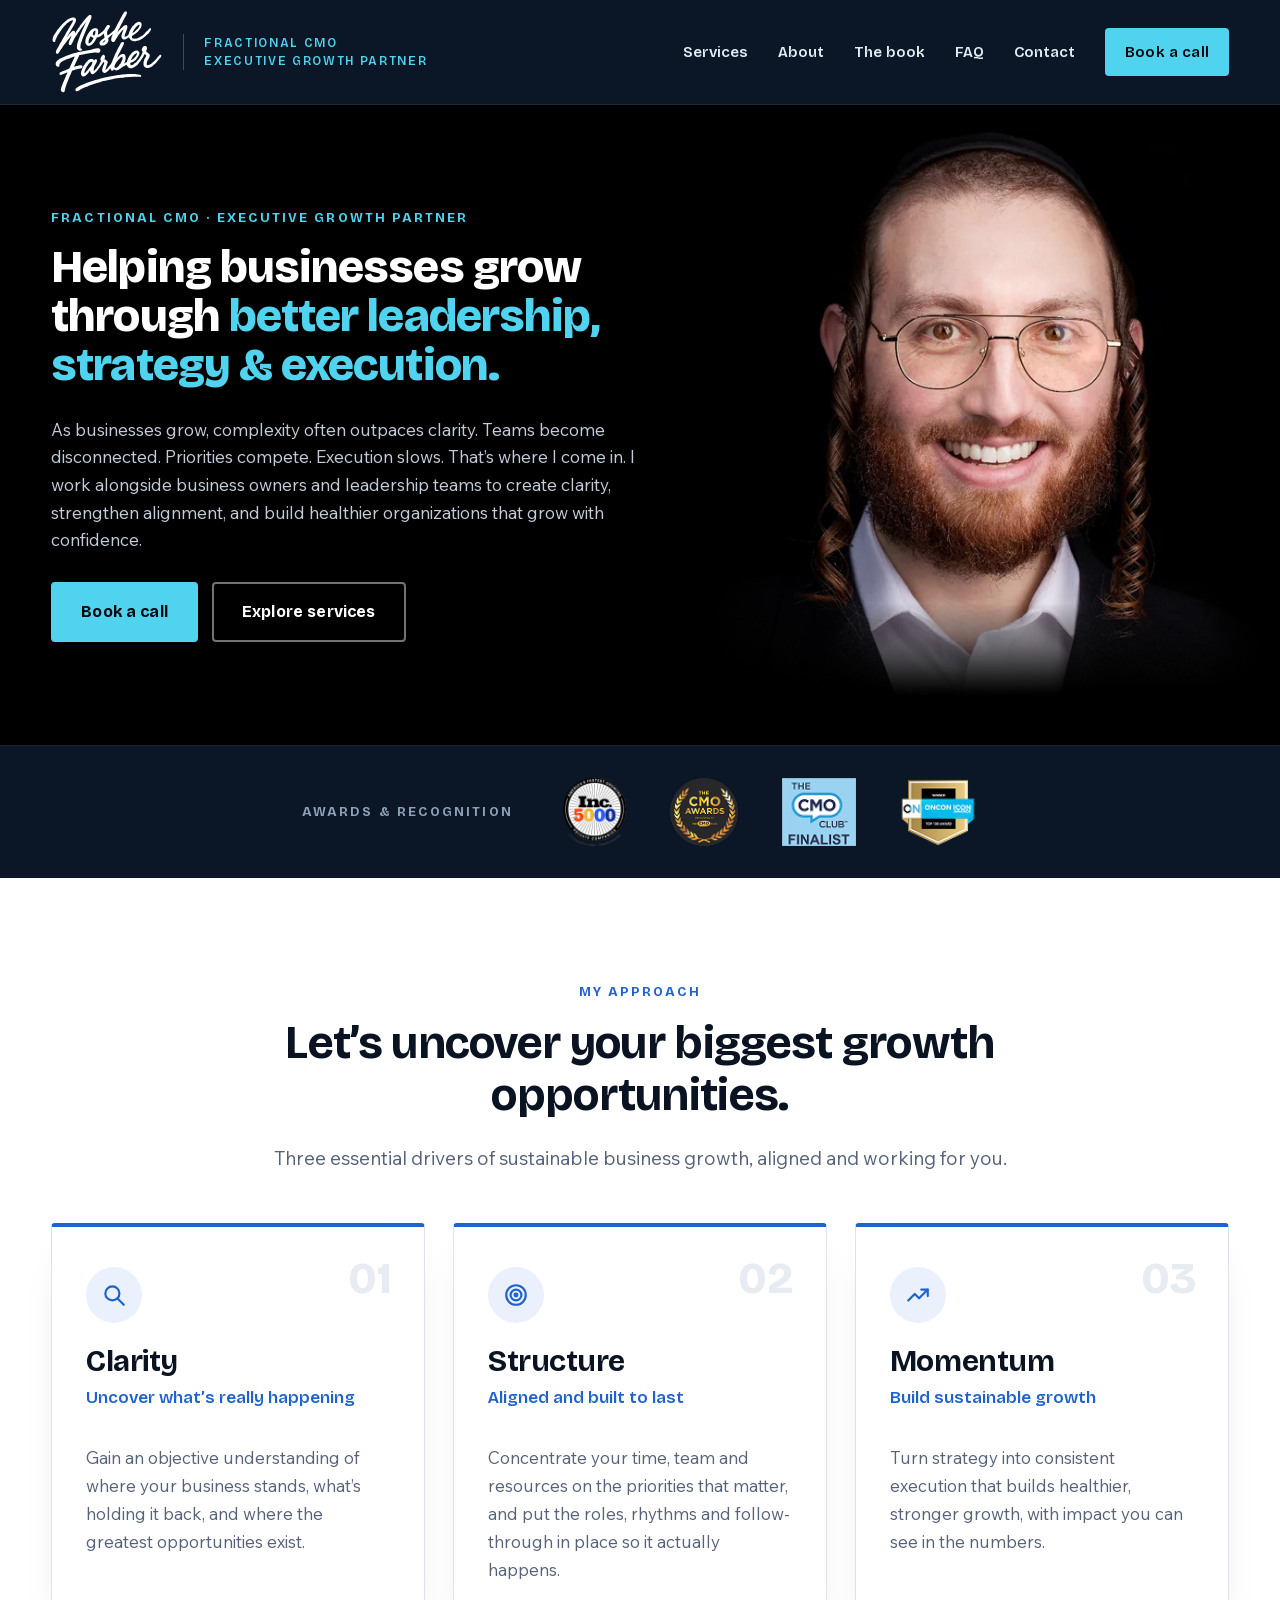
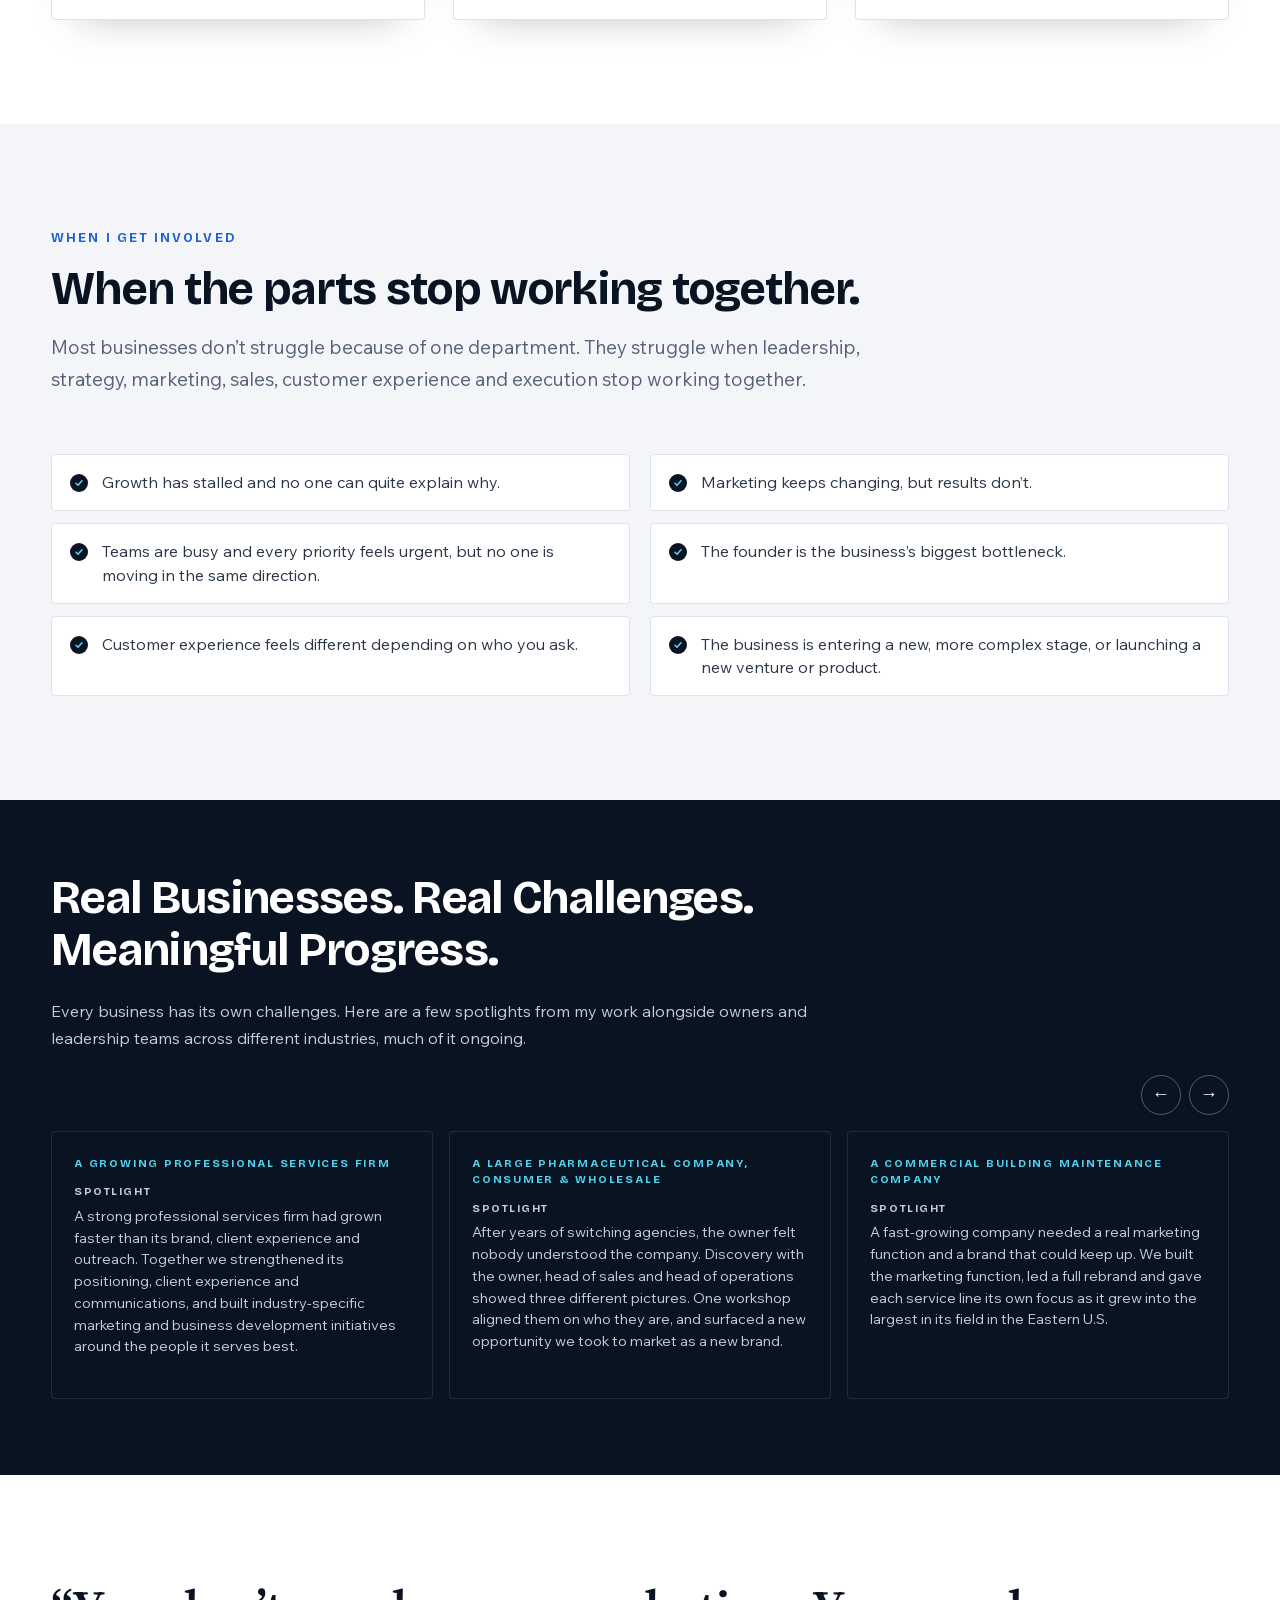
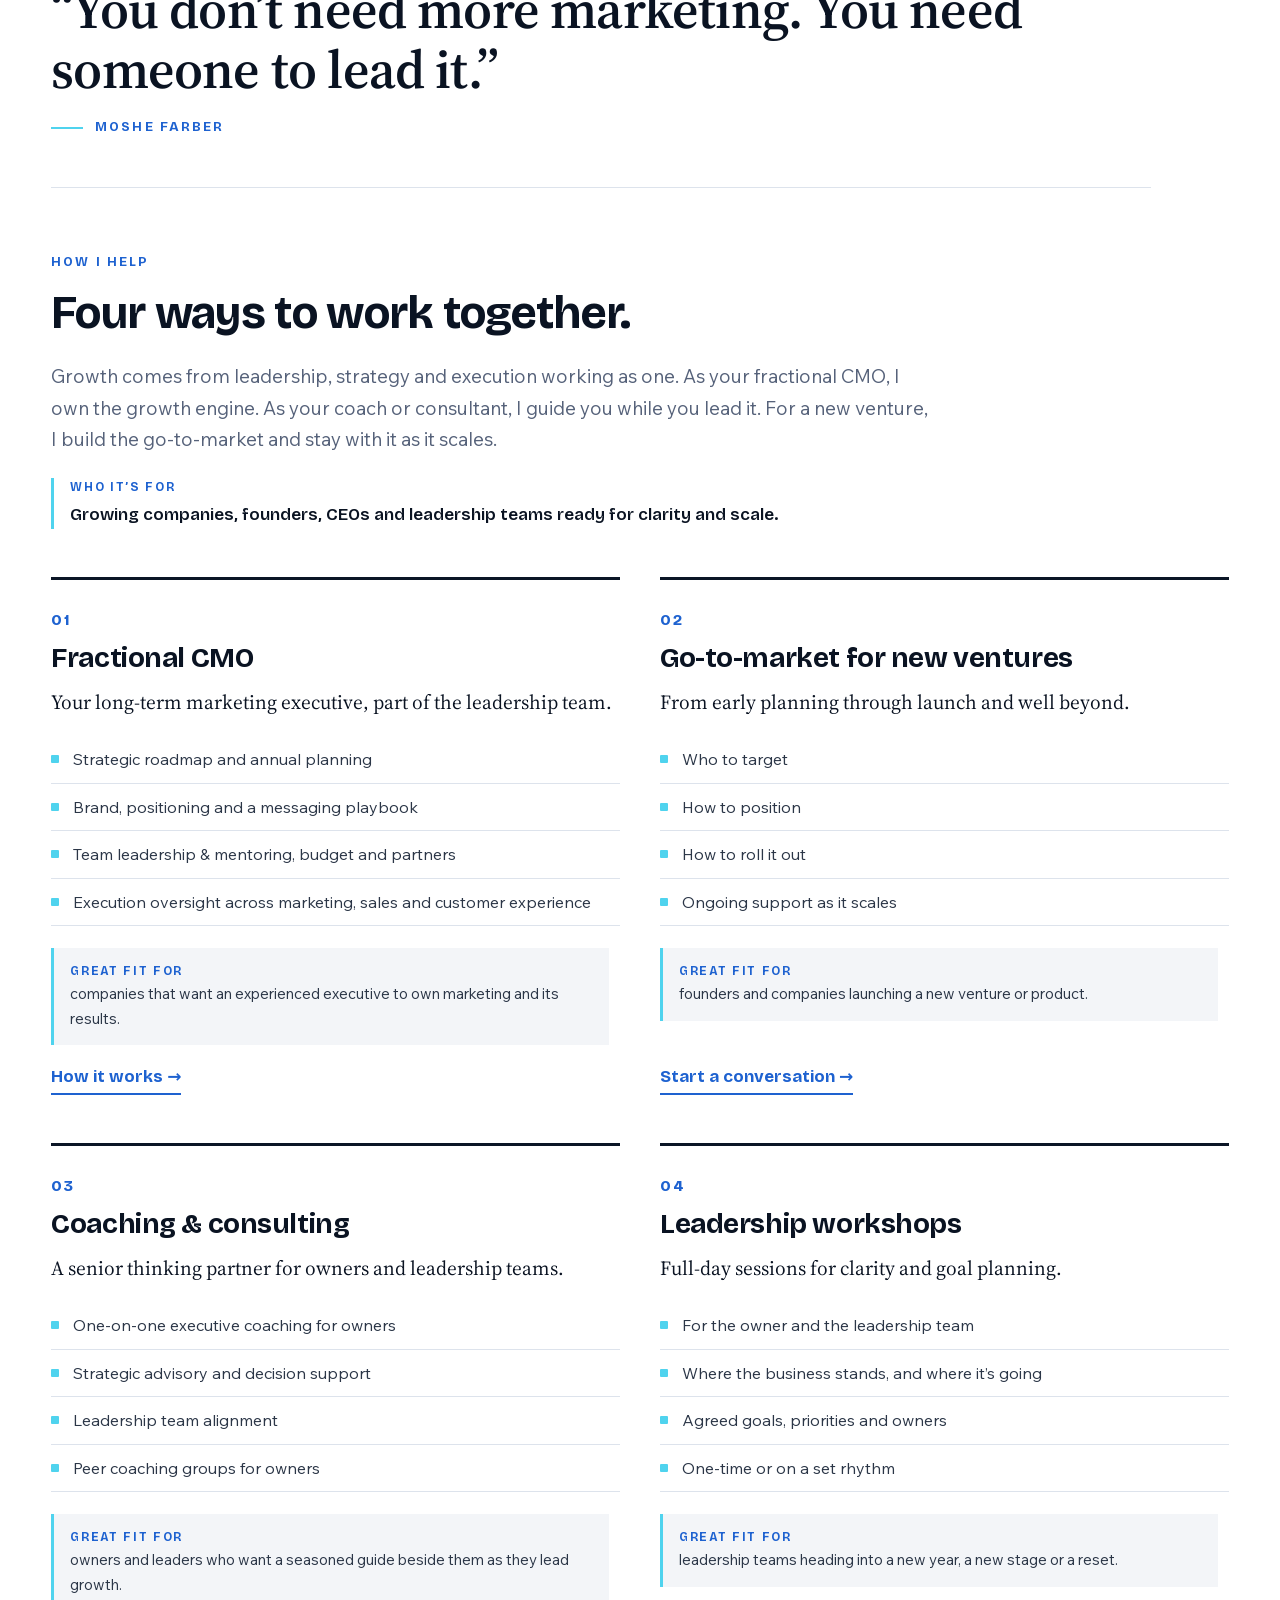
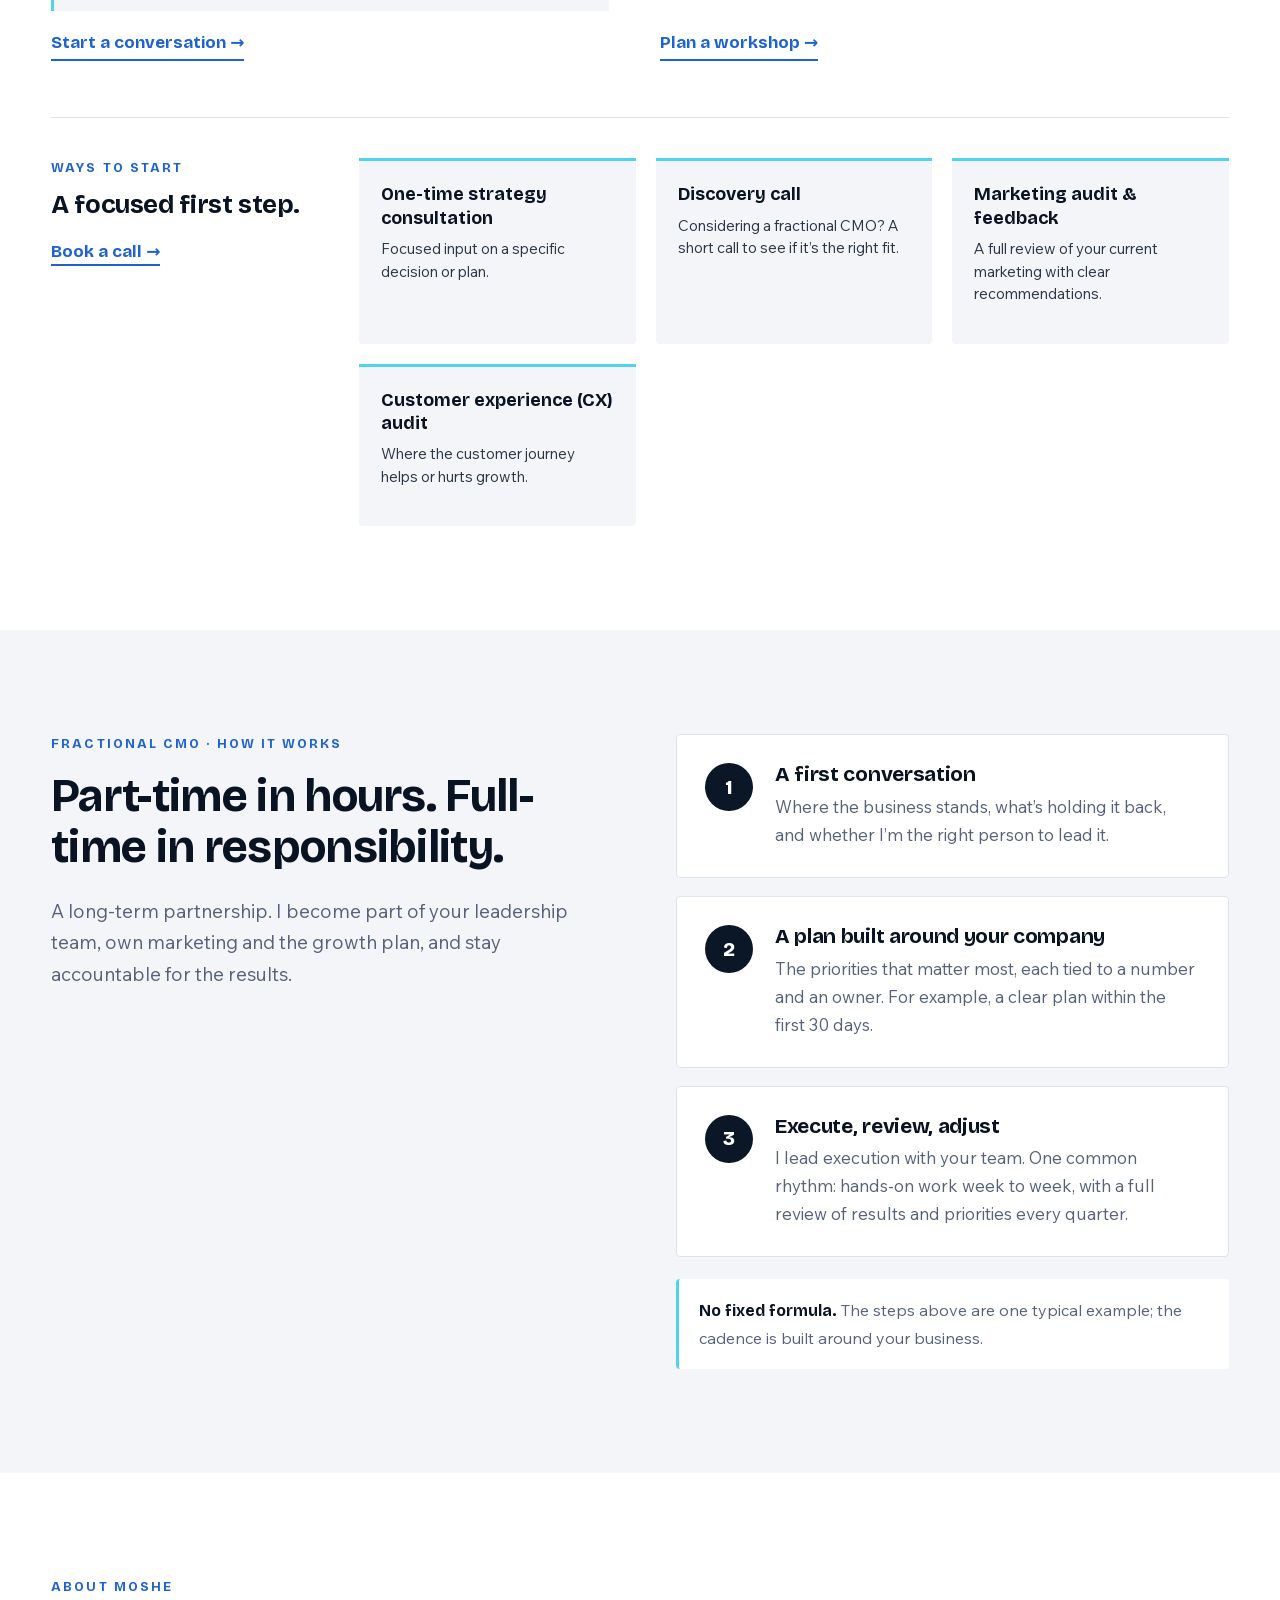
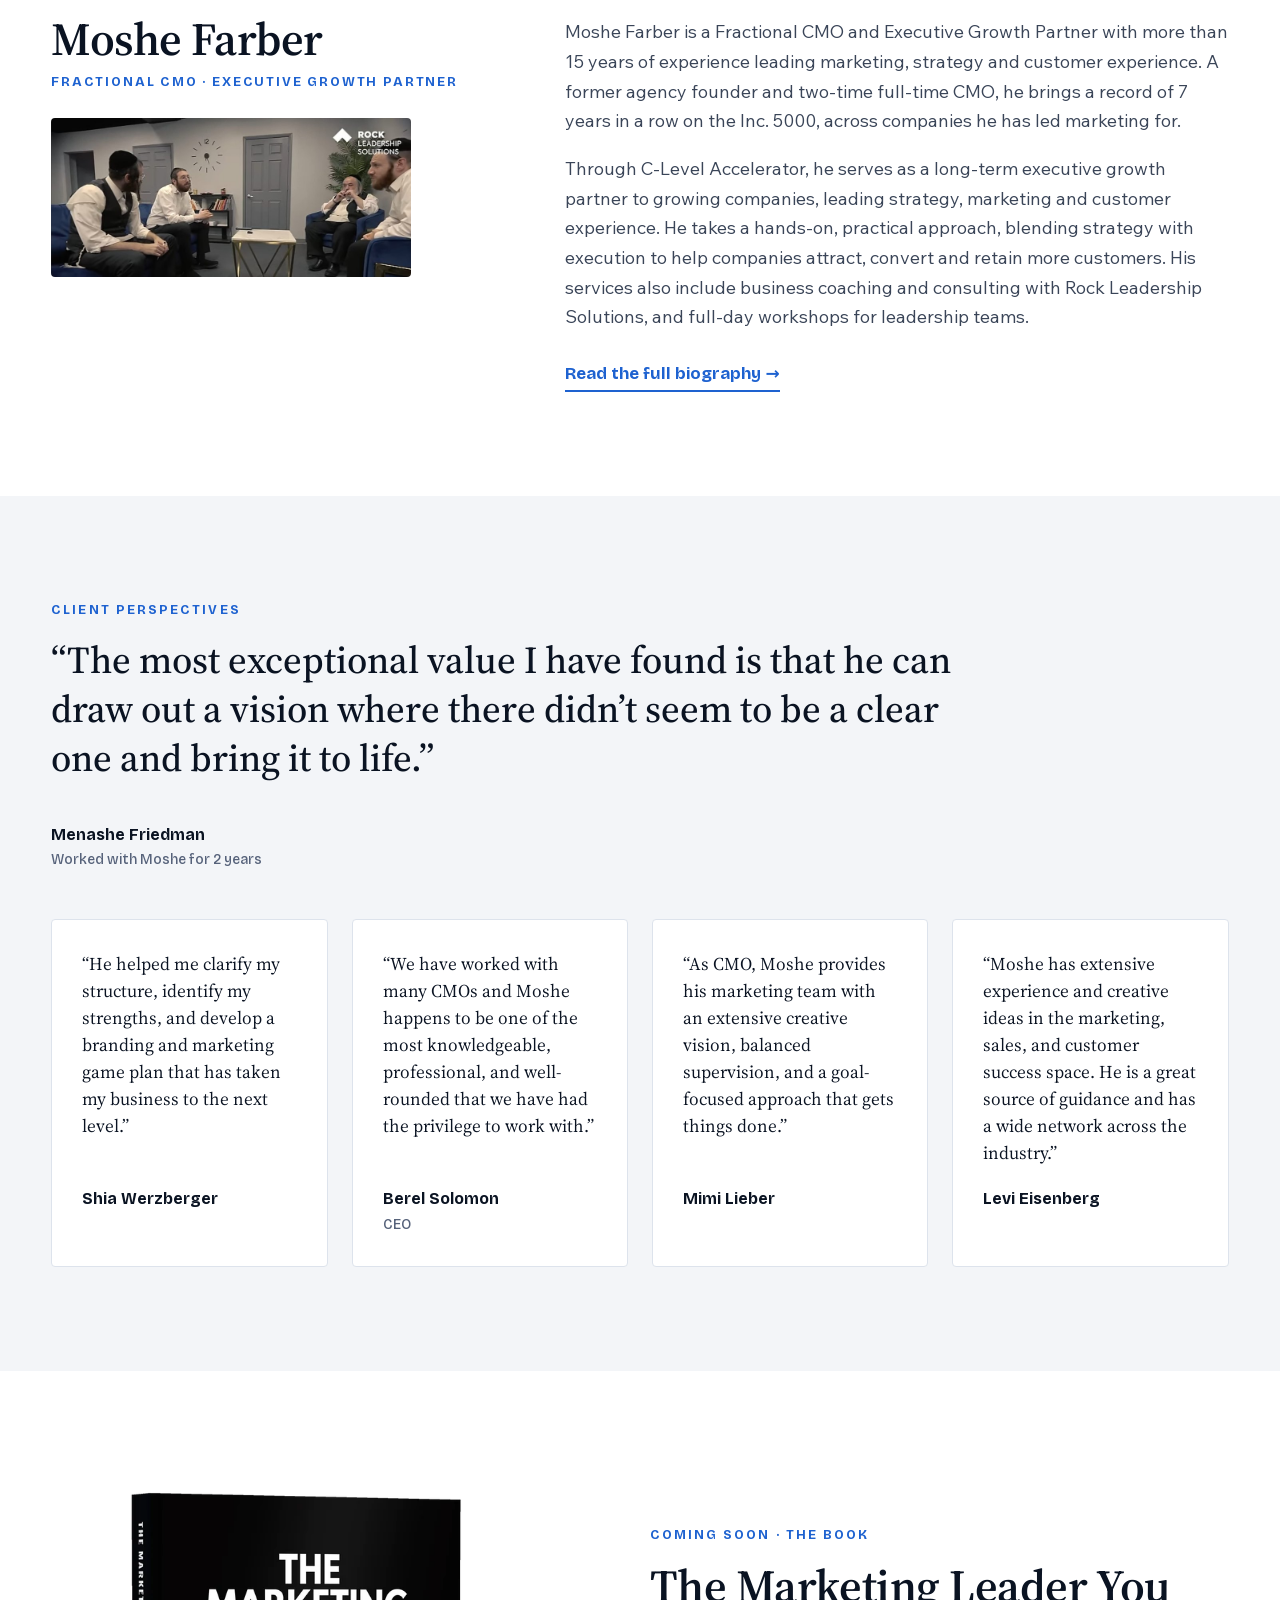
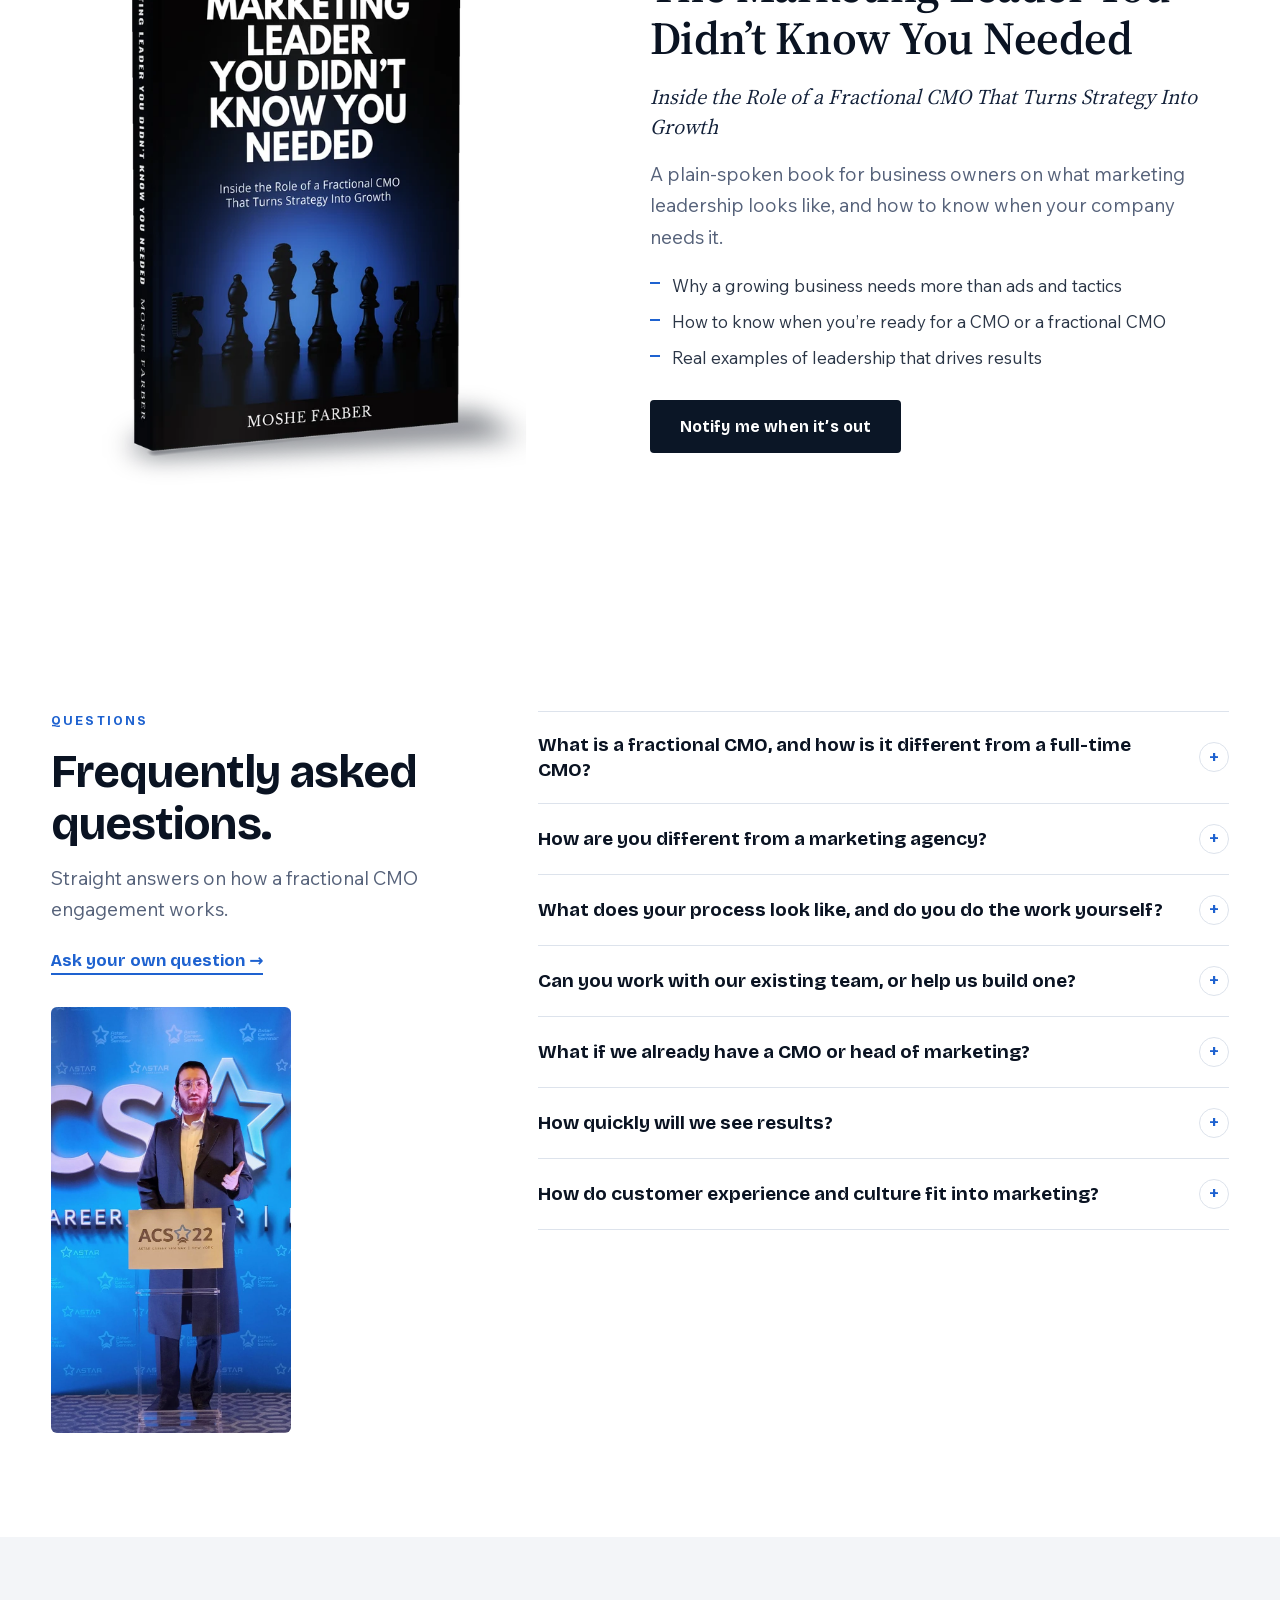
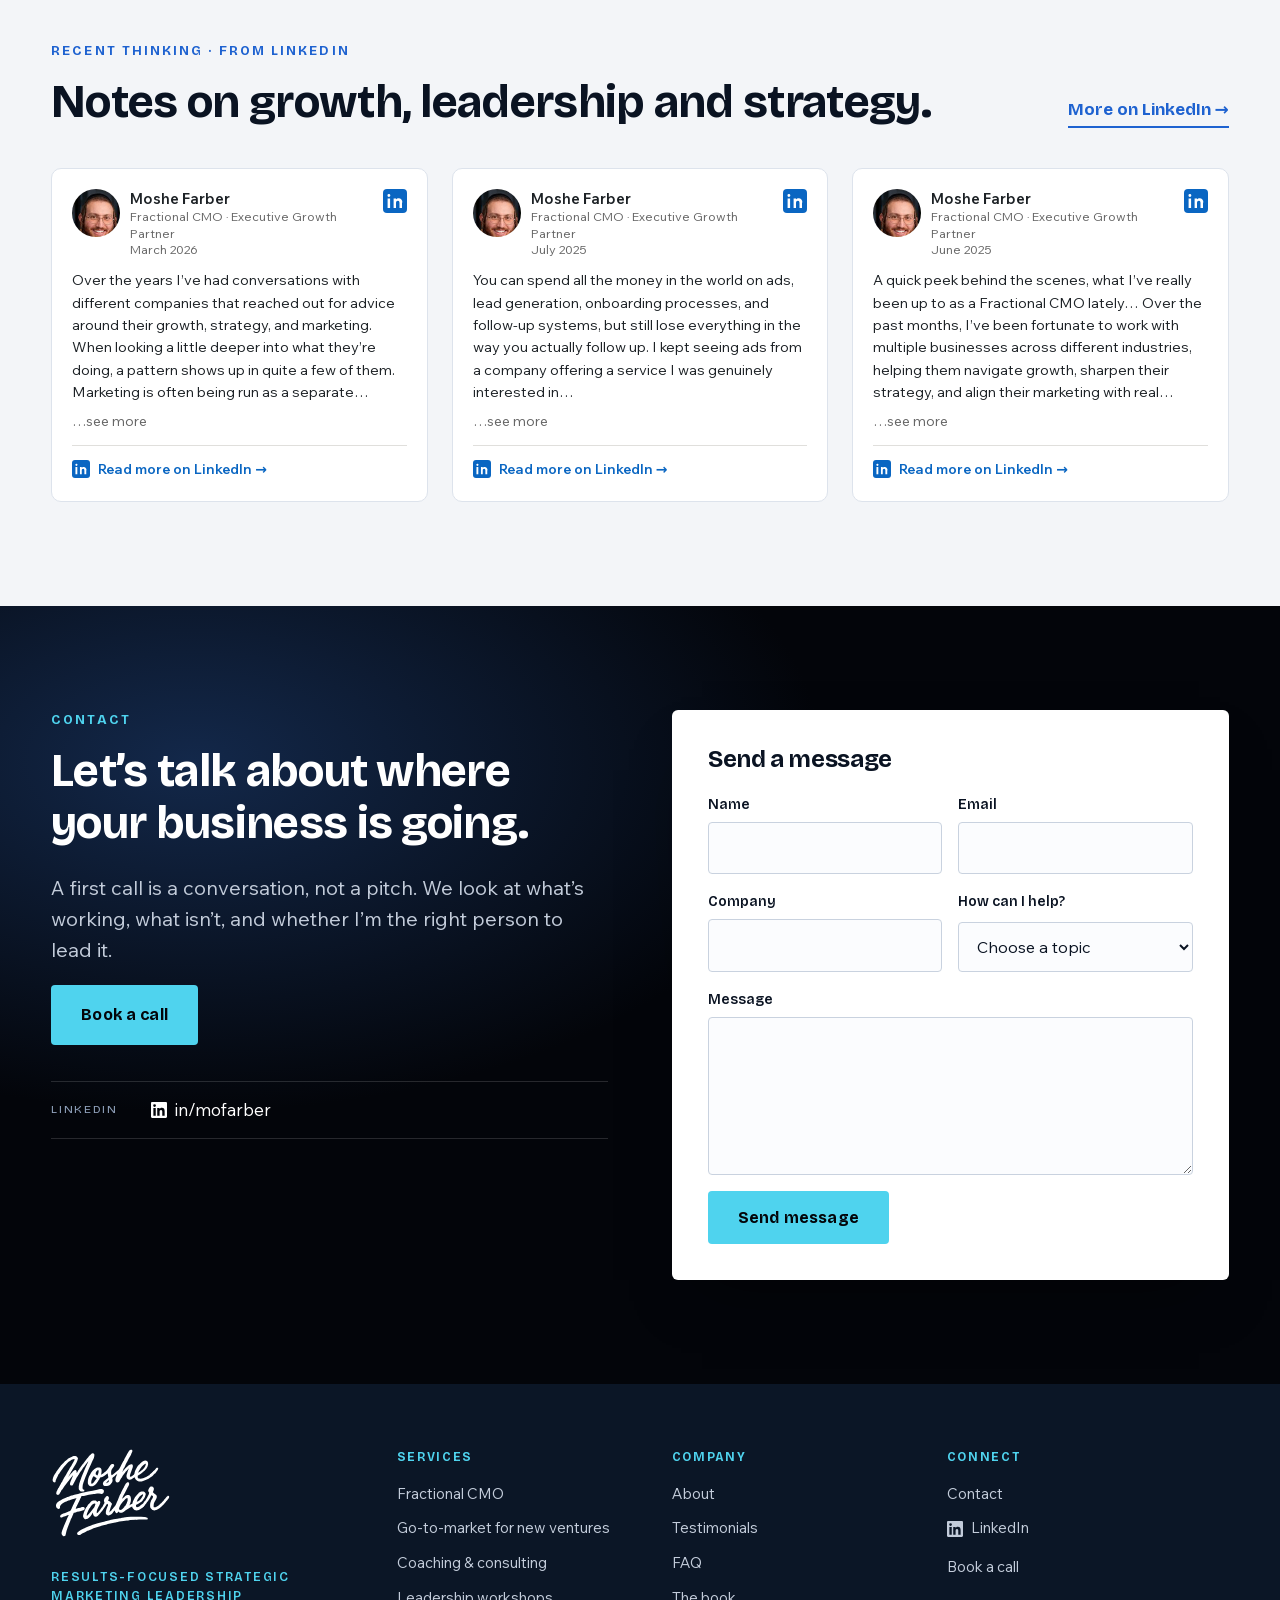
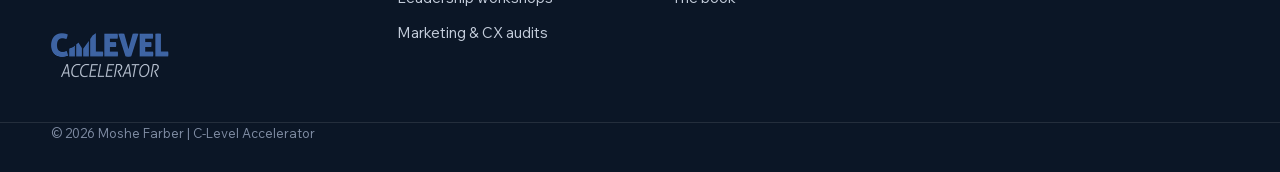
==== commit 38d329a6: "Site refresh: Muse review + Moshe edits (v22)" ====
--- a/index.html
+++ b/index.html
@@ -20,7 +20,7 @@
 <meta property="og:title" content="Moshe Farber | Fractional CMO &middot; Executive Growth Partner">
 <meta property="og:description" content="Fractional CMO, go-to-market for new ventures, coaching &amp; consulting, and leadership-team workshops. Moshe Farber, Fractional CMO &middot; Executive Growth Partner.">
 <meta property="og:url" content="https://moshefarber.com/">
-<meta property="og:image" content="https://moshefarber.com/og.png?v=9">
+<meta property="og:image" content="https://moshefarber.com/og.png?v=22">
 <meta property="og:image:width" content="1200">
 <meta property="og:image:height" content="630">
 <meta name="twitter:card" content="summary_large_image">
@@ -28,13 +28,13 @@
 <meta property="og:image:alt" content="Moshe Farber, Fractional CMO · Executive Growth Partner">
 <meta name="twitter:title" content="Moshe Farber | Fractional CMO &middot; Executive Growth Partner">
 <meta name="twitter:description" content="Fractional CMO, go-to-market for new ventures, coaching &amp; consulting, and leadership-team workshops. Moshe Farber, Fractional CMO &middot; Executive Growth Partner.">
-<meta name="twitter:image" content="https://moshefarber.com/og.png?v=9">
+<meta name="twitter:image" content="https://moshefarber.com/og.png?v=22">
 <meta name="robots" content="index, follow, max-image-preview:large">
 <link rel="alternate" type="text/plain" href="https://moshefarber.com/llms.txt" title="llms.txt">
 <meta name="theme-color" content="#0B1626">
 <link rel="icon" href="img/favicon.png" type="image/png">
 <link rel="preload" href="fonts/Bricolage-normal.woff2" as="font" type="font/woff2" crossorigin>
-<link rel="stylesheet" href="styles.css?v=19">
+<link rel="stylesheet" href="styles.css?v=22">
 <script type="application/ld+json">
 {
  "@context": "https://schema.org",
@@ -136,42 +136,26 @@
     },
     {
      "@type": "Question",
-     "name": "Can you work with our existing team, freelancers and agencies?",
+     "name": "What does your process look like, and do you do the work yourself?",
      "acceptedAnswer": {
       "@type": "Answer",
-      "text": "Absolutely. I work with your current staff, freelancers and agencies to get everyone aligned and working toward the same goals. There’s no need to replace anyone unless it becomes clear the business needs different resources."
+      "text": "It starts with a deep-dive discovery and a clear roadmap. Then we align the team, execute, and refine over time, at a pace built around your business. I personally lead all strategy and oversight, and roll up my sleeves on execution, either directly or by guiding your team and trusted specialists, so everything aligns and delivers."
      }
     },
     {
      "@type": "Question",
-     "name": "How do you balance strategy and hands-on execution?",
+     "name": "Can you work with our existing team, or help us build one?",
      "acceptedAnswer": {
       "@type": "Answer",
-      "text": "I start by creating clarity and setting the right strategy, then roll up my sleeves to help implement it. Depending on your needs, I either oversee execution directly or guide your internal and external teams to deliver on the plan."
+      "text": "Both. I work with your current staff, freelancers and agencies to get everyone aligned on the same goals, with no need to replace anyone unless the business needs different resources. If you don’t have a marketing team yet, I help you build the right team and bring in reliable partners."
      }
     },
     {
      "@type": "Question",
-     "name": "Do you do all the work yourself?",
+     "name": "What if we already have a CMO or head of marketing?",
      "acceptedAnswer": {
       "@type": "Answer",
-      "text": "I personally lead all strategic planning and oversight. For execution, I work with your team or bring in trusted specialists for specific tasks, and I stay involved to make sure everything aligns and delivers."
-     }
-    },
-    {
-     "@type": "Question",
-     "name": "What does your process look like?",
-     "acceptedAnswer": {
-      "@type": "Answer",
-      "text": "It starts with a deep-dive discovery, followed by a clear roadmap. Then we align the team, execute, and refine over time, always focused on what drives the most growth. The pace is built around your business."
-     }
-    },
-    {
-     "@type": "Question",
-     "name": "What kind of businesses do you work with?",
-     "acceptedAnswer": {
-      "@type": "Answer",
-      "text": "Growth-focused businesses, typically small to mid-sized companies or divisions of larger firms, that are ready for clarity, focus and sustainable growth. If you have customers and revenue but need stronger leadership to scale, we’re likely a good fit."
+      "text": "I can work alongside existing leadership, offering an outside perspective, sharper strategy, or interim guidance while the team is in transition."
      }
     },
     {
@@ -180,22 +164,6 @@
      "acceptedAnswer": {
       "@type": "Answer",
       "text": "Clarity and direction start right away; after the first strategy session, most leaders already feel more focused. Business results depend on your goals and the complexity of the work, and most clients see meaningful progress within a few months."
-     }
-    },
-    {
-     "@type": "Question",
-     "name": "What if we don’t have a marketing team yet?",
-     "acceptedAnswer": {
-      "@type": "Answer",
-      "text": "That’s fine. I help you build the right team, recommend reliable partners, and make sure the right people and resources are in place to execute."
-     }
-    },
-    {
-     "@type": "Question",
-     "name": "What if we already have a CMO or head of marketing?",
-     "acceptedAnswer": {
-      "@type": "Answer",
-      "text": "I can work alongside existing leadership, offering an outside perspective, sharper strategy, or interim guidance while the team is in transition."
      }
     },
     {
@@ -225,7 +193,7 @@
     <nav id="menu" class="menu" aria-label="Main">
       <a href="index.html#services">Services</a>
       <a href="about.html">About</a>
-      <a href="index.html#book">Book</a>
+      <a href="index.html#book">The book</a>
       <a href="index.html#faq">FAQ</a>
       <a href="index.html#contact">Contact</a>
       <a class="btn btn-cyan btn-sm" href="https://calendly.com/moshef" target="_blank" rel="noopener">Book a call</a>
@@ -274,8 +242,8 @@
     </div>
     <ol class="pillars">
       <li><span class="p-icon"><svg viewBox="0 0 24 24" aria-hidden="true"><circle cx="10.5" cy="10.5" r="6.5"/><path d="M15.5 15.5 21 21"/></svg></span><span class="p-n">01</span><h3>Clarity</h3><p class="p-kicker">Uncover what&rsquo;s really happening</p><p>Gain an objective understanding of where your business stands, what&rsquo;s holding it back, and where the greatest opportunities exist.</p></li>
-      <li><span class="p-icon"><svg viewBox="0 0 24 24" aria-hidden="true"><circle cx="12" cy="12" r="9"/><circle cx="12" cy="12" r="5"/><circle cx="12" cy="12" r="1.3"/></svg></span><span class="p-n">02</span><h3>Structure</h3><p class="p-kicker">Build the system behind growth</p><p>Clear priorities, roles and rhythms, so your team knows what matters and how work gets done.</p></li>
-      <li><span class="p-icon"><svg viewBox="0 0 24 24" aria-hidden="true"><path d="M3 17 9 11l4 4 8-8"/><path d="M15 7h6v6"/></svg></span><span class="p-n">03</span><h3>Momentum</h3><p class="p-kicker">Build sustainable growth</p><p>Turn strategy into consistent execution that builds healthier, stronger, and more sustainable growth.</p></li>
+      <li><span class="p-icon"><svg viewBox="0 0 24 24" aria-hidden="true"><circle cx="12" cy="12" r="9"/><circle cx="12" cy="12" r="5"/><circle cx="12" cy="12" r="1.3"/></svg></span><span class="p-n">02</span><h3>Structure</h3><p class="p-kicker">Aligned and built to last</p><p>Concentrate your time, team and resources on the priorities that matter, and put the roles, rhythms and follow-through in place so it actually happens.</p></li>
+      <li><span class="p-icon"><svg viewBox="0 0 24 24" aria-hidden="true"><path d="M3 17 9 11l4 4 8-8"/><path d="M15 7h6v6"/></svg></span><span class="p-n">03</span><h3>Momentum</h3><p class="p-kicker">Build sustainable growth</p><p>Turn strategy into consistent execution that builds healthier, stronger growth, with impact you can see in the numbers.</p></li>
     </ol>
   </div>
 </section>
@@ -286,19 +254,14 @@
       <p class="eyebrow">When I get involved</p>
       <h2 id="inv-h">When the parts stop working together.</h2>
       <p class="sec-lead">Most businesses don&rsquo;t struggle because of one department. They struggle when leadership, strategy, marketing, sales, customer experience and execution stop working together.</p>
-      <p class="inv-close">That&rsquo;s typically when I get involved: to create clarity, align priorities, strengthen execution, and build a business that grows with confidence.</p>
     </div>
     <ul class="signs">
       <li>Growth has stalled and no one can quite explain why.</li>
       <li>Marketing keeps changing, but results don&rsquo;t.</li>
-      <li>Teams are busy, but not moving in the same direction.</li>
+      <li>Teams are busy and every priority feels urgent, but no one is moving in the same direction.</li>
       <li>The founder is the business&rsquo;s biggest bottleneck.</li>
-      <li>Leadership wants an experienced partner, not another hire.</li>
-      <li>Leadership lacks a shared sense of direction.</li>
       <li>Customer experience feels different depending on who you ask.</li>
-      <li>Every priority feels urgent, so none of them get finished.</li>
-      <li>The business has entered a new, more complex stage.</li>
-      <li>You&rsquo;re launching a new venture or product and need a go-to-market plan.</li>
+      <li>The business is entering a new, more complex stage, or launching a new venture or product.</li>
     </ul>
   </div>
 </section>
@@ -307,9 +270,7 @@
   <div class="wrap">
     <div class="sec-head">
       <h2 id="cases-h">Real Businesses. Real Challenges. Meaningful Progress.</h2>
-      <p class="sec-lead">Every business has its own challenges. Sometimes it&rsquo;s about finding the right market position. Sometimes it&rsquo;s improving internal processes, aligning teams, or building a clearer path to growth.</p>
-      <p class="sec-lead">Over the years, I&rsquo;ve worked alongside owners and leadership teams across different industries, helping them identify opportunities, make better decisions, and turn ideas into action.</p>
-      <p class="sec-lead">Here are a few spotlights from that work, much of it ongoing.</p>
+      <p class="sec-lead">Every business has its own challenges. Here are a few spotlights from my work alongside owners and leadership teams across different industries, much of it ongoing.</p>
     </div>
     <div class="slider-nav"><button type="button" class="sl-btn" data-dir="-1" aria-label="Previous story">&larr;</button><button type="button" class="sl-btn" data-dir="1" aria-label="Next story">&rarr;</button></div>
     <div class="case-grid slider" tabindex="0" aria-label="Business stories">
@@ -405,7 +366,7 @@
         <p class="o-fit"><b>Great fit for</b> owners and leaders who want a seasoned guide beside them as they lead growth.</p>
         <a class="textlink" href="https://calendly.com/moshef" target="_blank" rel="noopener">Start a conversation &rarr;</a>
       </article>
-      <article class="offer">
+      <article class="offer" id="workshops">
         <p class="o-n">04</p>
         <h3>Leadership workshops</h3>
         <p class="o-lead">Full-day sessions for clarity and goal planning.</p>
@@ -416,7 +377,7 @@
           <li>One-time or on a set rhythm</li>
         </ul>
         <p class="o-fit"><b>Great fit for</b> leadership teams heading into a new year, a new stage or a reset.</p>
-        <a class="textlink" href="#workshops">About the workshops &rarr;</a>
+        <a class="textlink" href="?topic=workshop#contact" data-topic="workshop">Plan a workshop &rarr;</a>
       </article>
     </div>
     <div class="starts" aria-labelledby="starts-h">
@@ -441,7 +402,6 @@
       <p class="eyebrow">Fractional CMO &middot; How it works</p>
       <h2 id="engage-h">Part-time in hours. Full-time in responsibility.</h2>
       <p class="sec-lead">A long-term partnership. I become part of your leadership team, own marketing and the growth plan, and stay accountable for the results.</p>
-      <p class="agency-line">I lead the strategy and work alongside your team, agencies and partners when needed.</p>
     </div>
     <div class="steps-wrap">
     <ol class="steps">
@@ -449,26 +409,7 @@
       <li><span class="n">2</span><div><h3>A plan built around your company</h3><p>The priorities that matter most, each tied to a number and an owner. For example, a clear plan within the first 30 days.</p></div></li>
       <li><span class="n">3</span><div><h3>Execute, review, adjust</h3><p>I lead execution with your team. One common rhythm: hands-on work week to week, with a full review of results and priorities every quarter.</p></div></li>
     </ol>
-    <p class="steps-note"><b>No fixed formula.</b> Every company has its own needs and its own pace. The steps above are one typical example; the cadence is built around your business.</p>
-    </div>
-  </div>
-</section>
-
-<section class="section ws-quiet" id="workshops" aria-labelledby="ws-h">
-  <div class="wrap">
-    <div class="wsq">
-      <img draggable="false" class="wsq-photo wsq-table" src="img/workshop-room.jpg" alt="A boardroom set up for a leadership team workshop" width="1024" height="768" loading="lazy">
-      <div class="wsq-copy">
-        <p class="eyebrow">Leadership workshops</p>
-        <h3 id="ws-h">One day with your leadership team. One clear direction.</h3>
-        <p>A full-day session for clarity and goal planning. We step out of the day-to-day, agree on where the business is going, and leave with priorities, owners and a plan.</p>
-        <dl class="wsq-points">
-          <div><dt>Format</dt><dd>Full day, with the owner and leadership team</dd></div>
-          <div><dt>Rhythm</dt><dd>A one-time session, or on a set rhythm through the year</dd></div>
-          <div><dt>For</dt><dd>Ongoing clients, and companies that bring me in for consulting</dd></div>
-        </dl>
-        <a class="textlink" href="https://calendly.com/moshef" target="_blank" rel="noopener">Plan a workshop &rarr;</a>
-      </div>
+    <p class="steps-note"><b>No fixed formula.</b> The steps above are one typical example; the cadence is built around your business.</p>
     </div>
   </div>
 </section>
@@ -539,6 +480,27 @@
   </div>
 </section>
 
+<section class="section faq" id="faq" aria-labelledby="faq-h">
+  <div class="wrap faq-in">
+    <div class="faq-head">
+      <p class="eyebrow">Questions</p>
+      <h2 id="faq-h">Frequently asked questions.</h2>
+      <p class="sec-lead">Straight answers on how a fractional CMO engagement works.</p>
+      <a class="textlink" href="#contact">Ask your own question &rarr;</a>
+      <img draggable="false" class="faq-photo" src="img/moshe-speaking-full.jpg" alt="Moshe Farber speaking on stage" width="760" height="1349" loading="lazy">
+    </div>
+    <div class="faq-list">
+      <details><summary>What is a fractional CMO, and how is it different from a full-time CMO?</summary><p>A fractional CMO is a senior marketing leader who provides strategic vision, leadership and execution support on a part-time, flexible basis. You get executive-level marketing leadership for the time and expertise your business needs, without the commitment of a full-time executive hire.</p></details>
+      <details><summary>How are you different from a marketing agency?</summary><p>Agencies are strong at running campaigns and producing work. I sit on your leadership team: setting the direction, aligning marketing with business goals, and leading execution, often together with your agencies, so everything delivers results.</p></details>
+      <details><summary>What does your process look like, and do you do the work yourself?</summary><p>It starts with a deep-dive discovery and a clear roadmap. Then we align the team, execute, and refine over time, at a pace built around your business. I personally lead all strategy and oversight, and roll up my sleeves on execution, either directly or by guiding your team and trusted specialists, so everything aligns and delivers.</p></details>
+      <details><summary>Can you work with our existing team, or help us build one?</summary><p>Both. I work with your current staff, freelancers and agencies to get everyone aligned on the same goals, with no need to replace anyone unless the business needs different resources. If you don&rsquo;t have a marketing team yet, I help you build the right team and bring in reliable partners.</p></details>
+      <details><summary>What if we already have a CMO or head of marketing?</summary><p>I can work alongside existing leadership, offering an outside perspective, sharper strategy, or interim guidance while the team is in transition.</p></details>
+      <details><summary>How quickly will we see results?</summary><p>Clarity and direction start right away; after the first strategy session, most leaders already feel more focused. Business results depend on your goals and the complexity of the work, and most clients see meaningful progress within a few months.</p></details>
+      <details><summary>How do customer experience and culture fit into marketing?</summary><p>Marketing isn&rsquo;t only leads and campaigns. It&rsquo;s a consistent experience that attracts and keeps customers. If the culture inside is disconnected, or customers feel let down after the sale, no amount of advertising fixes that. Marketing sets the expectations, customer experience fulfills them, and culture sustains them. When those three are aligned, growth becomes easier and lasts.</p></details>
+    </div>
+  </div>
+</section>
+
 <!-- ============================================================
      RECENT THINKING (LinkedIn posts) &mdash; HIDDEN until post links are added.
      To turn it on: open site-config.js and put up to 3 LinkedIn post links
@@ -558,31 +520,6 @@
   </div>
 </section>
 
-<section class="section faq" id="faq" aria-labelledby="faq-h">
-  <div class="wrap faq-in">
-    <div class="faq-head">
-      <p class="eyebrow">Questions</p>
-      <h2 id="faq-h">Frequently asked questions.</h2>
-      <p class="sec-lead">Straight answers on how a fractional CMO engagement works.</p>
-      <a class="textlink" href="#contact">Ask your own question &rarr;</a>
-      <img draggable="false" class="faq-photo" src="img/moshe-speaking-full.jpg" alt="Moshe Farber speaking on stage" width="760" height="1349" loading="lazy">
-    </div>
-    <div class="faq-list">
-      <details><summary>What is a fractional CMO, and how is it different from a full-time CMO?</summary><p>A fractional CMO is a senior marketing leader who provides strategic vision, leadership and execution support on a part-time, flexible basis. You get executive-level marketing leadership for the time and expertise your business needs, without the commitment of a full-time executive hire.</p></details>
-      <details><summary>How are you different from a marketing agency?</summary><p>Agencies are strong at running campaigns and producing work. I sit on your leadership team: setting the direction, aligning marketing with business goals, and leading execution, often together with your agencies, so everything delivers results.</p></details>
-      <details><summary>Can you work with our existing team, freelancers and agencies?</summary><p>Absolutely. I work with your current staff, freelancers and agencies to get everyone aligned and working toward the same goals. There&rsquo;s no need to replace anyone unless it becomes clear the business needs different resources.</p></details>
-      <details><summary>How do you balance strategy and hands-on execution?</summary><p>I start by creating clarity and setting the right strategy, then roll up my sleeves to help implement it. Depending on your needs, I either oversee execution directly or guide your internal and external teams to deliver on the plan.</p></details>
-      <details><summary>Do you do all the work yourself?</summary><p>I personally lead all strategic planning and oversight. For execution, I work with your team or bring in trusted specialists for specific tasks, and I stay involved to make sure everything aligns and delivers.</p></details>
-      <details><summary>What does your process look like?</summary><p>It starts with a deep-dive discovery, followed by a clear roadmap. Then we align the team, execute, and refine over time, always focused on what drives the most growth. The pace is built around your business.</p></details>
-      <details><summary>What kind of businesses do you work with?</summary><p>Growth-focused businesses, typically small to mid-sized companies or divisions of larger firms, that are ready for clarity, focus and sustainable growth. If you have customers and revenue but need stronger leadership to scale, we&rsquo;re likely a good fit.</p></details>
-      <details><summary>How quickly will we see results?</summary><p>Clarity and direction start right away; after the first strategy session, most leaders already feel more focused. Business results depend on your goals and the complexity of the work, and most clients see meaningful progress within a few months.</p></details>
-      <details><summary>What if we don&rsquo;t have a marketing team yet?</summary><p>That&rsquo;s fine. I help you build the right team, recommend reliable partners, and make sure the right people and resources are in place to execute.</p></details>
-      <details><summary>What if we already have a CMO or head of marketing?</summary><p>I can work alongside existing leadership, offering an outside perspective, sharper strategy, or interim guidance while the team is in transition.</p></details>
-      <details><summary>How do customer experience and culture fit into marketing?</summary><p>Marketing isn&rsquo;t only leads and campaigns. It&rsquo;s a consistent experience that attracts and keeps customers. If the culture inside is disconnected, or customers feel let down after the sale, no amount of advertising fixes that. Marketing sets the expectations, customer experience fulfills them, and culture sustains them. When those three are aligned, growth becomes easier and lasts.</p></details>
-    </div>
-  </div>
-</section>
-
 <section class="cta" id="contact" aria-labelledby="contact-h">
   <div class="wrap cta-in">
     <div class="cta-copy">
@@ -591,11 +528,11 @@
       <p class="lead">A first call is a conversation, not a pitch. We look at what&rsquo;s working, what isn&rsquo;t, and whether I&rsquo;m the right person to lead it.</p>
       <a class="btn btn-cyan" href="https://calendly.com/moshef" target="_blank" rel="noopener">Book a call</a>
       <ul class="contact-list">
-        <li><span>LinkedIn</span><a href="https://www.linkedin.com/in/mofarber" target="_blank" rel="noopener">in/mofarber</a></li>
+        <li><span>LinkedIn</span><a href="https://www.linkedin.com/in/mofarber" target="_blank" rel="noopener" class="li-link"><svg class="li-ic" viewBox="0 0 24 24" width="16" height="16" aria-hidden="true" fill="currentColor"><path d="M20.45 20.45h-3.56v-5.57c0-1.33-.02-3.04-1.85-3.04-1.85 0-2.14 1.45-2.14 2.94v5.67H9.35V9h3.41v1.56h.05c.48-.9 1.64-1.85 3.37-1.85 3.6 0 4.27 2.37 4.27 5.46v6.28zM5.34 7.43a2.06 2.06 0 1 1 0-4.13 2.06 2.06 0 0 1 0 4.13zM7.12 20.45H3.56V9h3.56v11.45zM22.22 0H1.77C.79 0 0 .77 0 1.73v20.54C0 23.23.79 24 1.77 24h20.45c.98 0 1.78-.77 1.78-1.73V1.73C24 .77 23.2 0 22.22 0z"/></svg>in/mofarber</a></li>
       </ul>
     </div>
     <div class="cform-box">
-    <form class="cform" id="contact-form" name="contact" action="https://api.web3forms.com/submit" method="POST" novalidate>
+    <form class="cform" id="contact-form" name="contact" action="/" method="POST" data-netlify="true" netlify-honeypot="_gotcha" novalidate>
       <input type="hidden" name="form-name" value="contact">
       <h3>Send a message</h3>
       <div class="frow">
@@ -637,7 +574,7 @@
   <div class="wrap foot-in">
     <div class="foot-brand">
       <img draggable="false" src="img/logo-mark.svg" alt="Moshe Farber" width="748" height="561">
-      <p>Fractional CMO &middot; Executive Growth Partner<br>C-Level Accelerator Corp.</p>
+      <p class="foot-slogan">Results-focused strategic marketing leadership</p>
       <img class="foot-cla" draggable="false" src="img/c-level-accelerator.png" alt="C-Level Accelerator" width="118" height="44" loading="lazy">
     </div>
     <div class="foot-col">
@@ -663,15 +600,15 @@
       <p class="foot-h">Connect</p>
       <ul class="foot-links">
         <li><a href="index.html#contact">Contact</a></li>
-        <li><a href="https://www.linkedin.com/in/mofarber" target="_blank" rel="noopener">LinkedIn</a></li>
+        <li><a href="https://www.linkedin.com/in/mofarber" target="_blank" rel="noopener" class="li-link"><svg class="li-ic" viewBox="0 0 24 24" width="16" height="16" aria-hidden="true" fill="currentColor"><path d="M20.45 20.45h-3.56v-5.57c0-1.33-.02-3.04-1.85-3.04-1.85 0-2.14 1.45-2.14 2.94v5.67H9.35V9h3.41v1.56h.05c.48-.9 1.64-1.85 3.37-1.85 3.6 0 4.27 2.37 4.27 5.46v6.28zM5.34 7.43a2.06 2.06 0 1 1 0-4.13 2.06 2.06 0 0 1 0 4.13zM7.12 20.45H3.56V9h3.56v11.45zM22.22 0H1.77C.79 0 0 .77 0 1.73v20.54C0 23.23.79 24 1.77 24h20.45c.98 0 1.78-.77 1.78-1.73V1.73C24 .77 23.2 0 22.22 0z"/></svg>LinkedIn</a></li>
         <li><a href="https://calendly.com/moshef" target="_blank" rel="noopener">Book a call</a></li>
       </ul>
     </div>
   </div>
-  <p class="wrap legal">&copy; 2026 Moshe Farber.</p>
+  <p class="wrap legal">&copy; 2026 Moshe Farber | C-Level Accelerator</p>
 </footer>
-<script src="site-config.js?v=19"></script>
-<script src="script.js?v=19"></script>
+<script src="site-config.js?v=22"></script>
+<script src="script.js?v=22"></script>
 <script>
 document.querySelectorAll('.sl-btn').forEach(function(b){b.addEventListener('click',function(){var s=document.querySelector('.case-grid.slider');var c=s.querySelector('.case');s.scrollBy({left:(c.offsetWidth+16)*+b.dataset.dir,behavior:'smooth'});});});
 </script>
--- a/styles.css
+++ b/styles.css
@@ -604,3 +604,23 @@
 .book-signup[hidden],.bs-open[hidden]{display:none}
 .book-signup{animation:bsIn .25s ease}
 @keyframes bsIn{from{opacity:0;transform:translateY(-4px)}to{opacity:1;transform:none}}
+
+/* rev20 (preview): Muse review */
+.hero-for{margin:22px 0 0;max-width:560px;font-size:15px;line-height:1.55;color:rgba(255,255,255,.78);border-left:3px solid var(--cyan);padding-left:14px}
+.offers{align-items:stretch}
+.offer .textlink{margin-top:auto}
+.offer .o-fit{margin-bottom:18px}
+.tq-grid figure{justify-content:flex-start}
+.tq-grid blockquote{flex:1 1 auto}
+.tq-grid figcaption{margin-top:auto}
+.starts-list li{display:flex;flex-direction:column}
+.starts-list li p{margin-bottom:14px}
+.starts-list li .textlink{margin-top:auto;align-self:flex-start;font-size:15px}
+@media (min-width:901px){.starts-list{grid-template-columns:repeat(3,1fr)}}
+.tq-grid figcaption{min-height:44px}
+.tq-grid figcaption{min-height:50px}
+@media (min-width:901px){.faq-photo{max-width:240px}}
+
+/* Nov 8 Moshe edits */
+@media (min-width:900px){.pillars .p-kicker,ol .p-kicker{min-height:2.7em}.hero-photo{align-self:center !important;margin-top:-40px}}
+.foot-brand{display:flex;flex-direction:column;gap:14px;align-items:flex-start}.foot-brand .foot-slogan{margin:0;font-family:var(--h);font-weight:600;font-size:.78rem;letter-spacing:.14em;text-transform:uppercase;color:#4FD3EE;max-width:240px;line-height:1.5}.li-link{display:inline-flex;align-items:center;gap:8px}.li-ic{flex:0 0 auto}
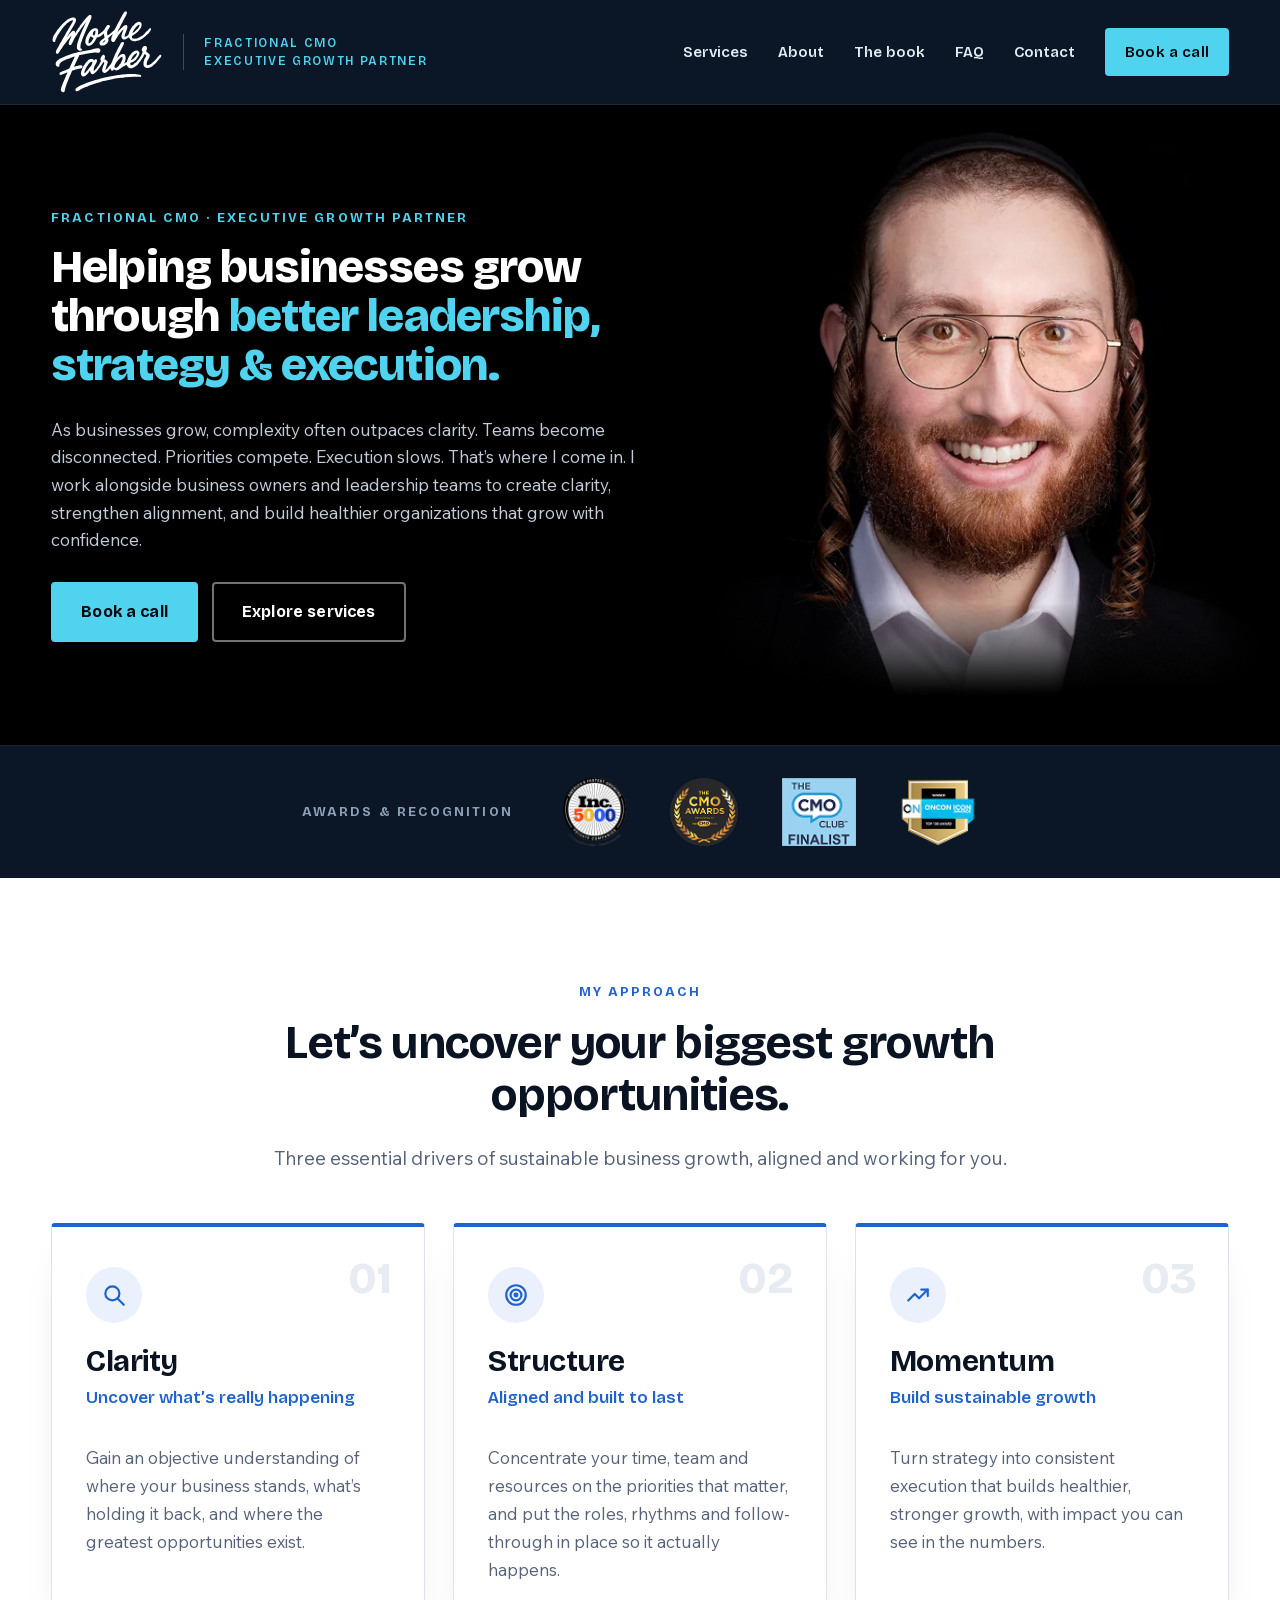
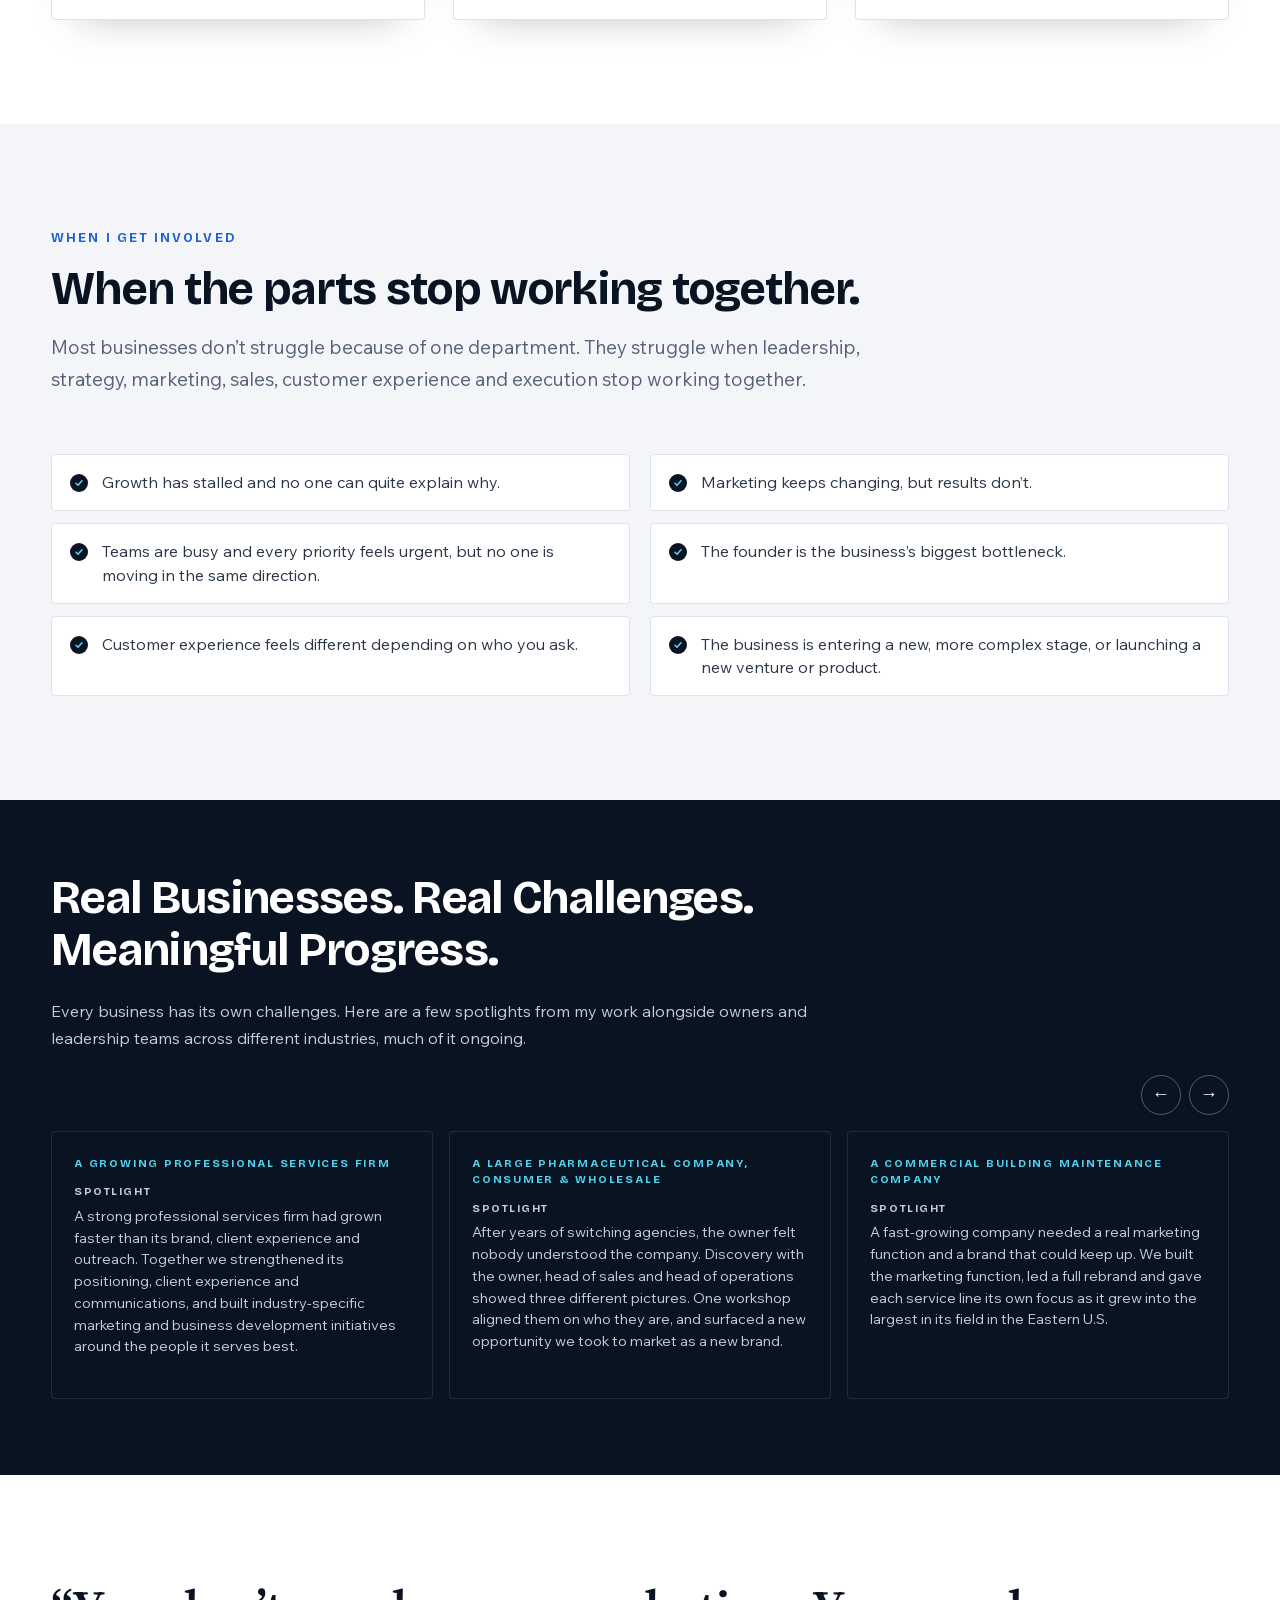
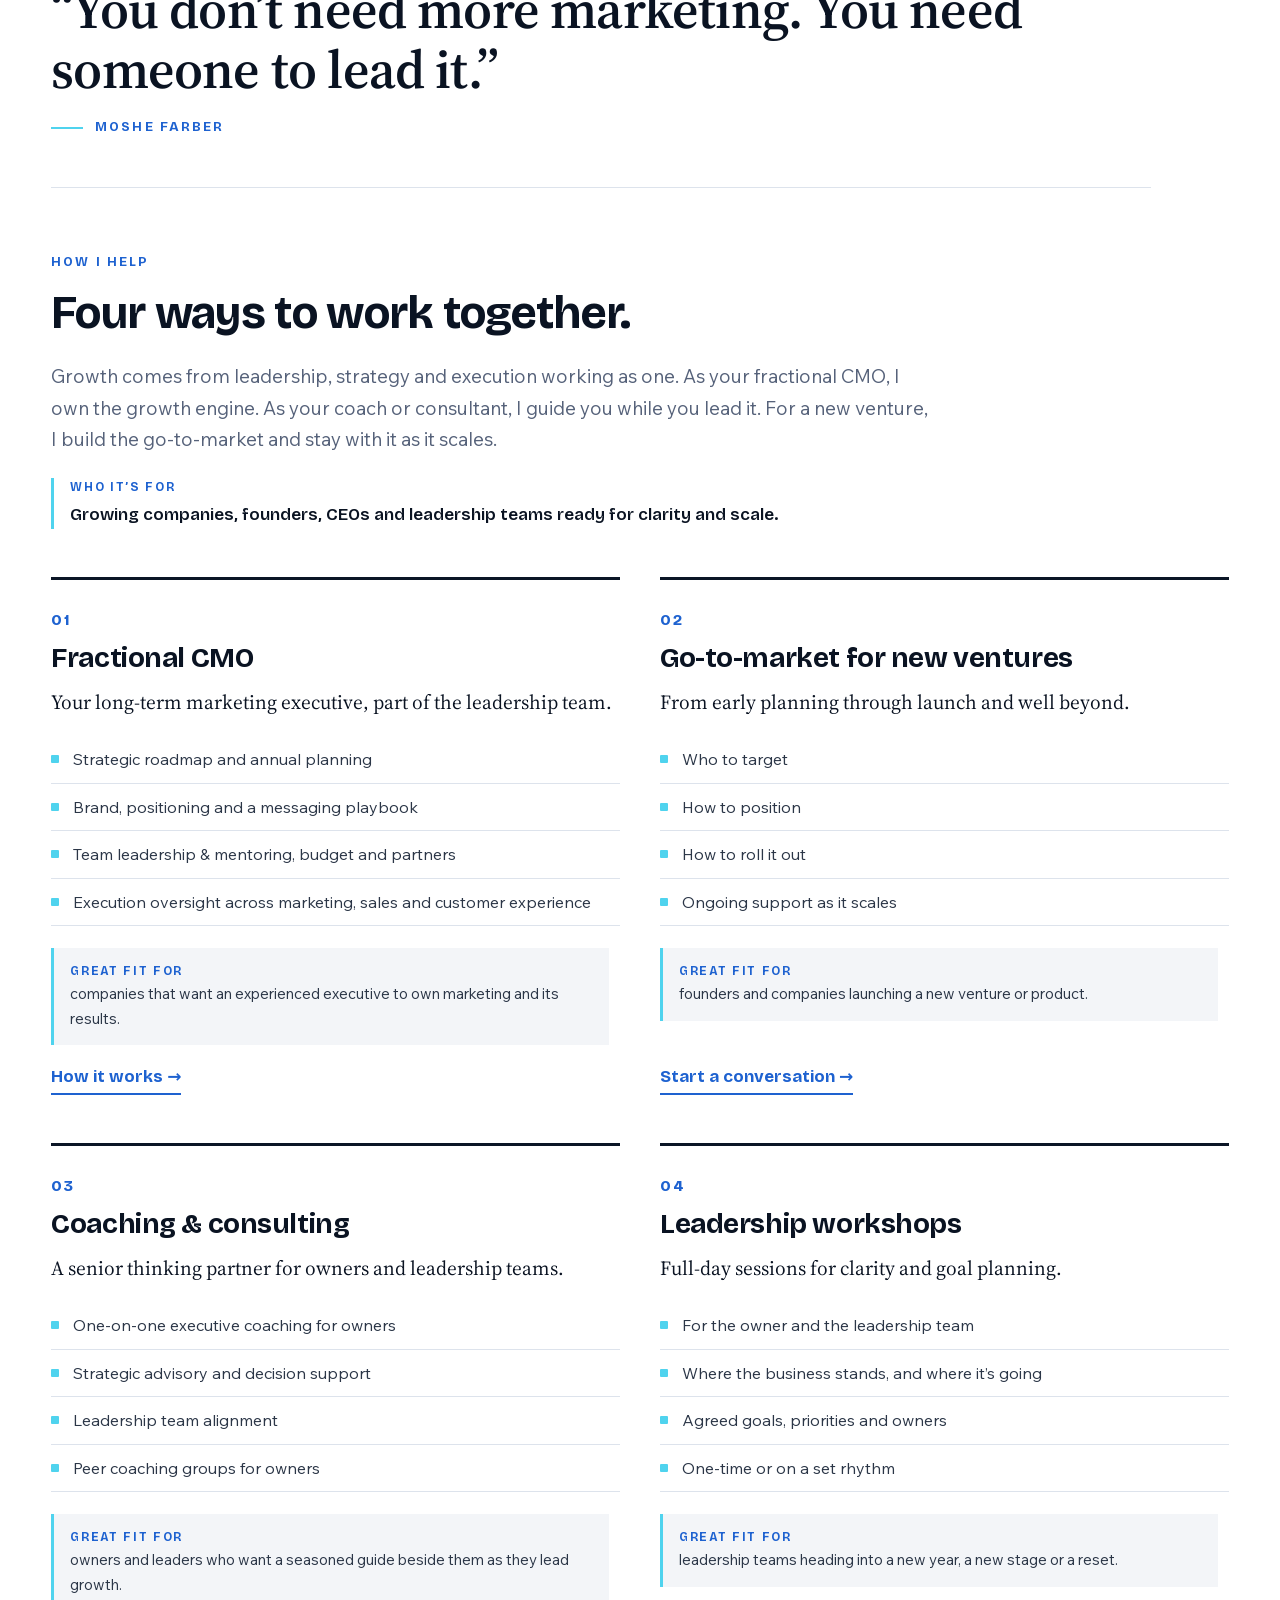
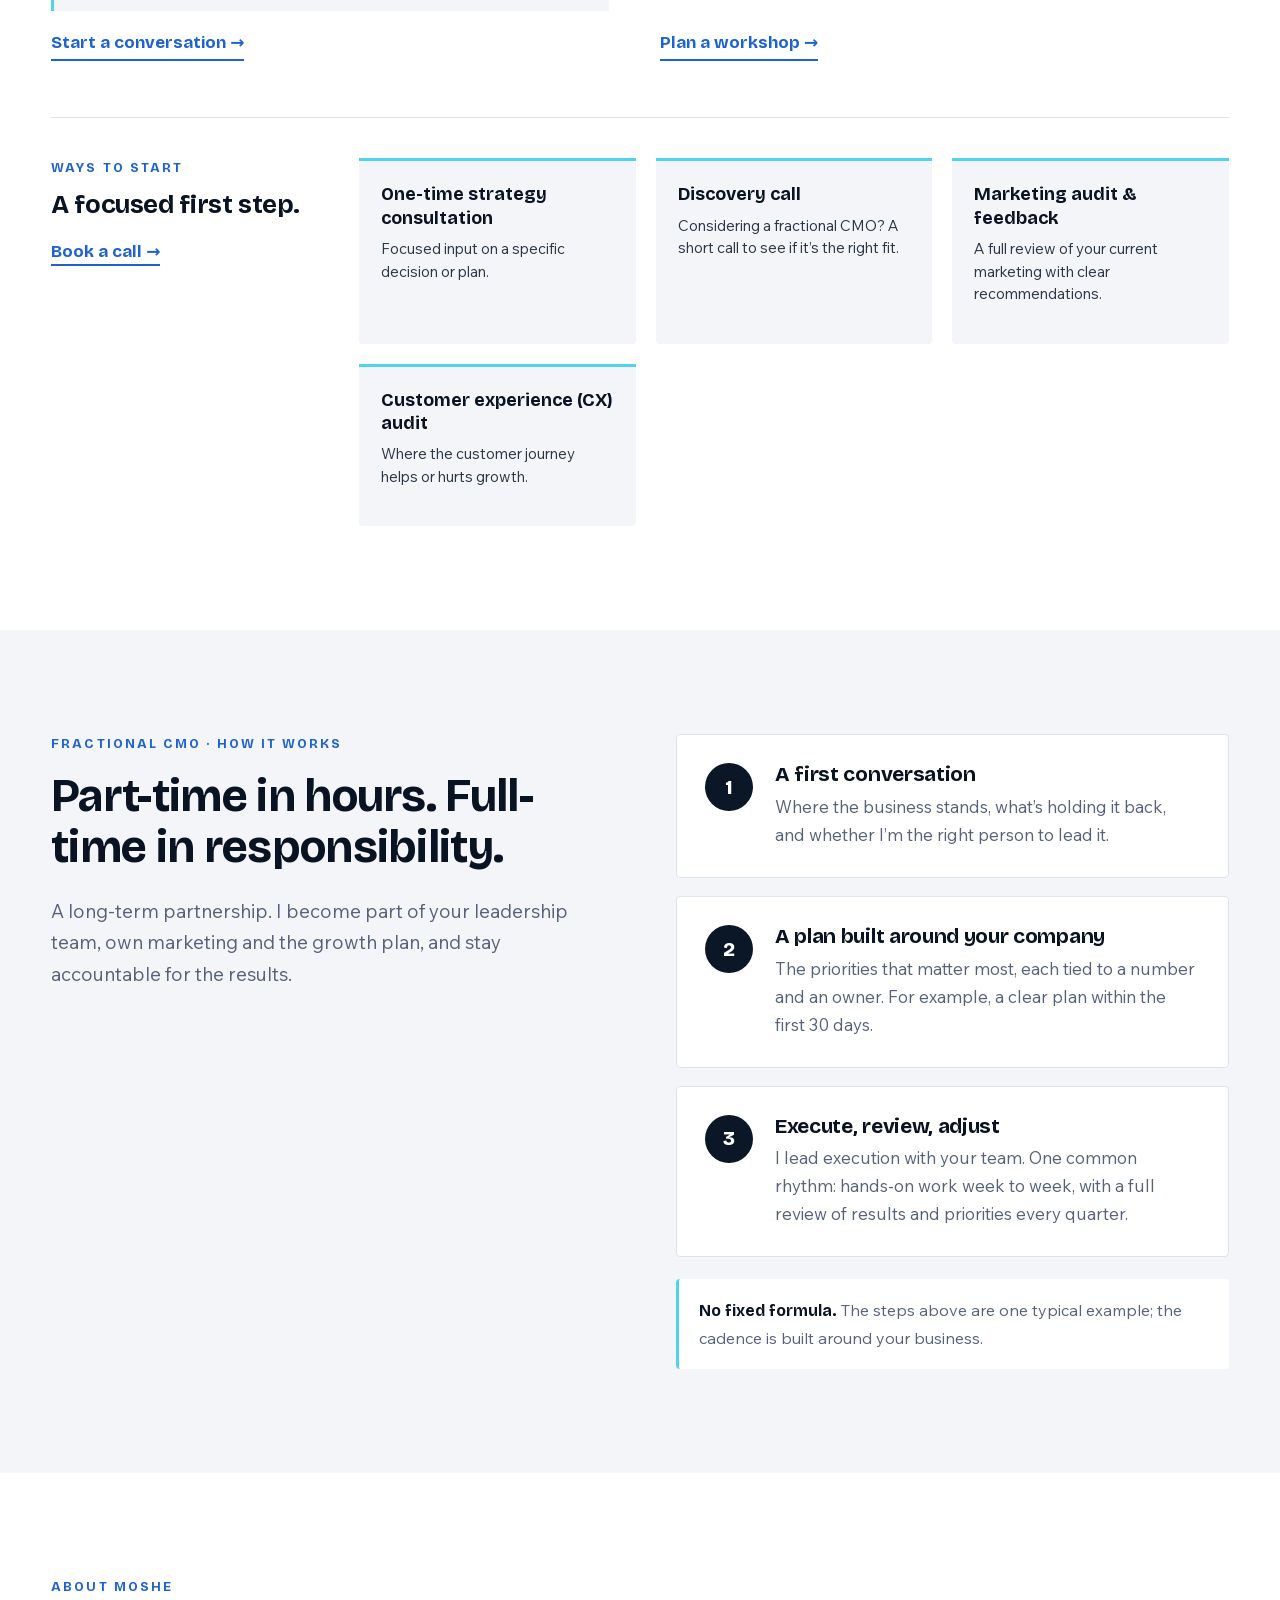
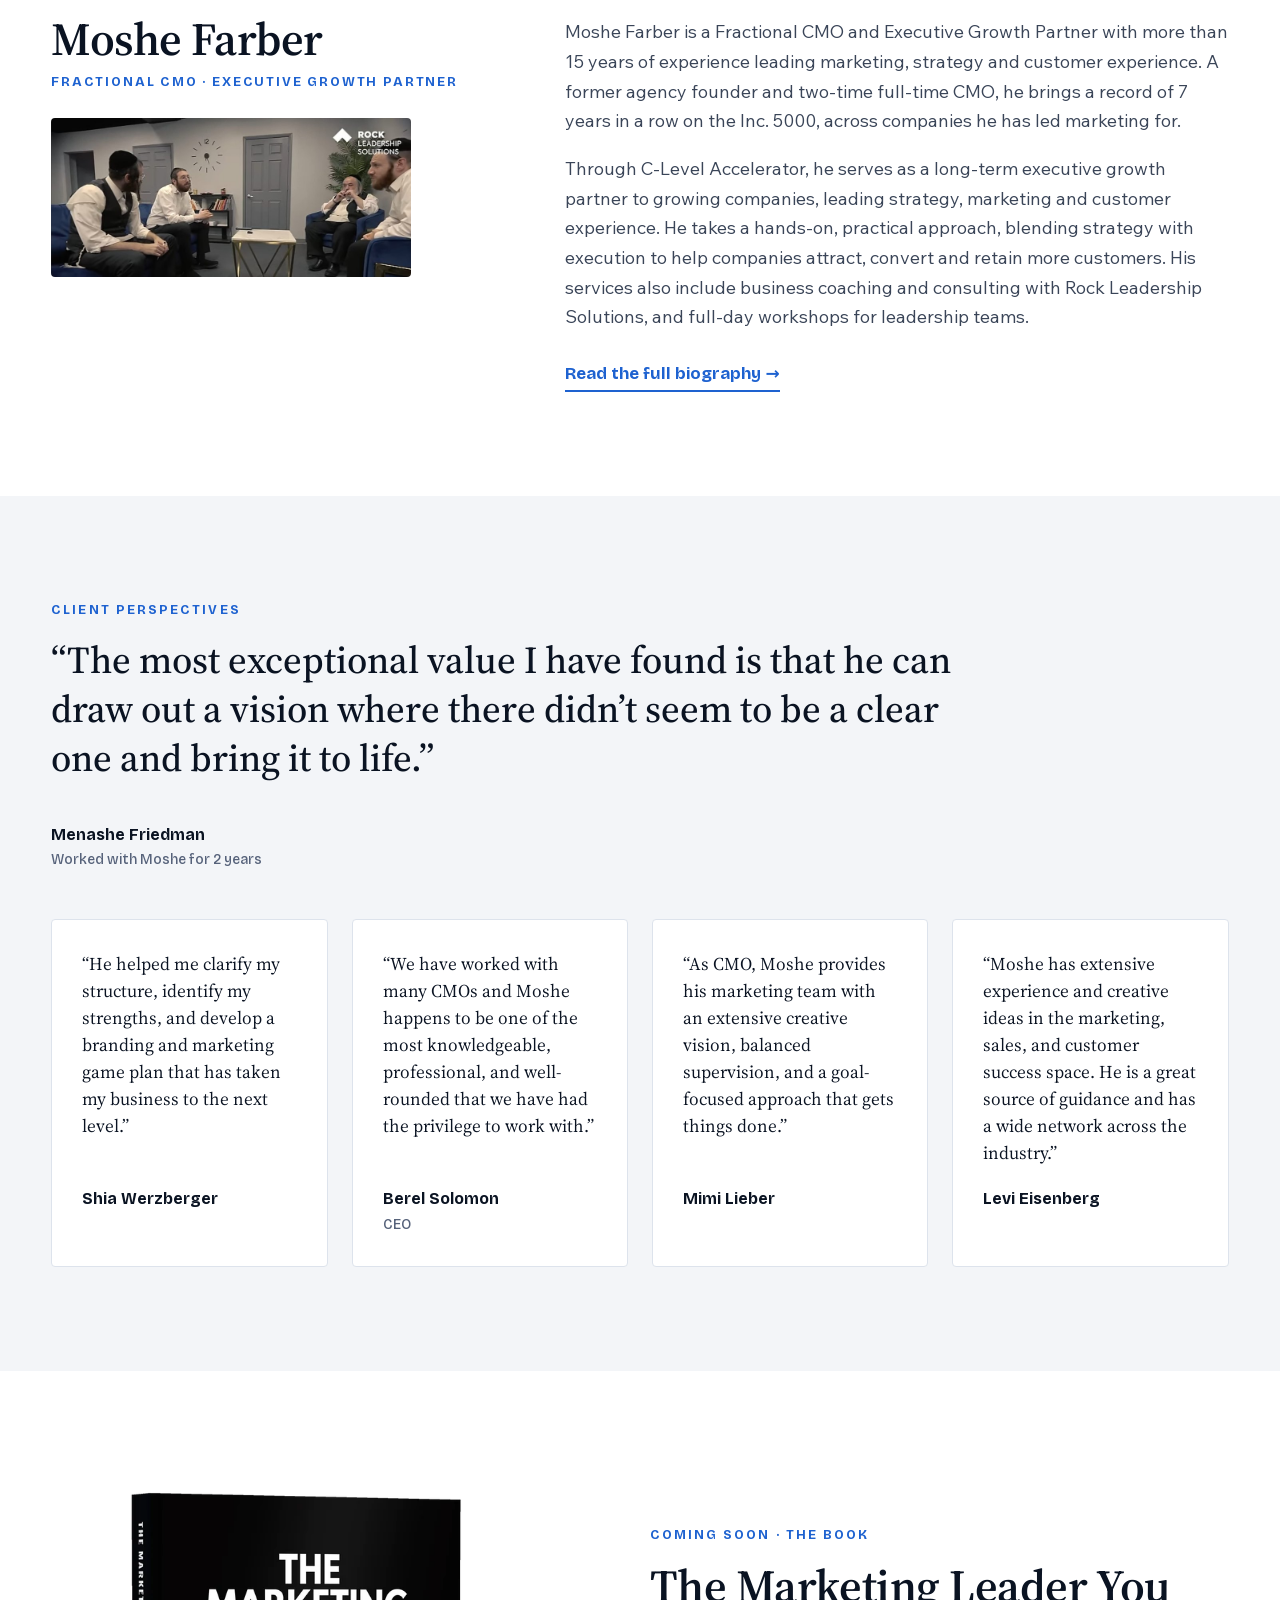
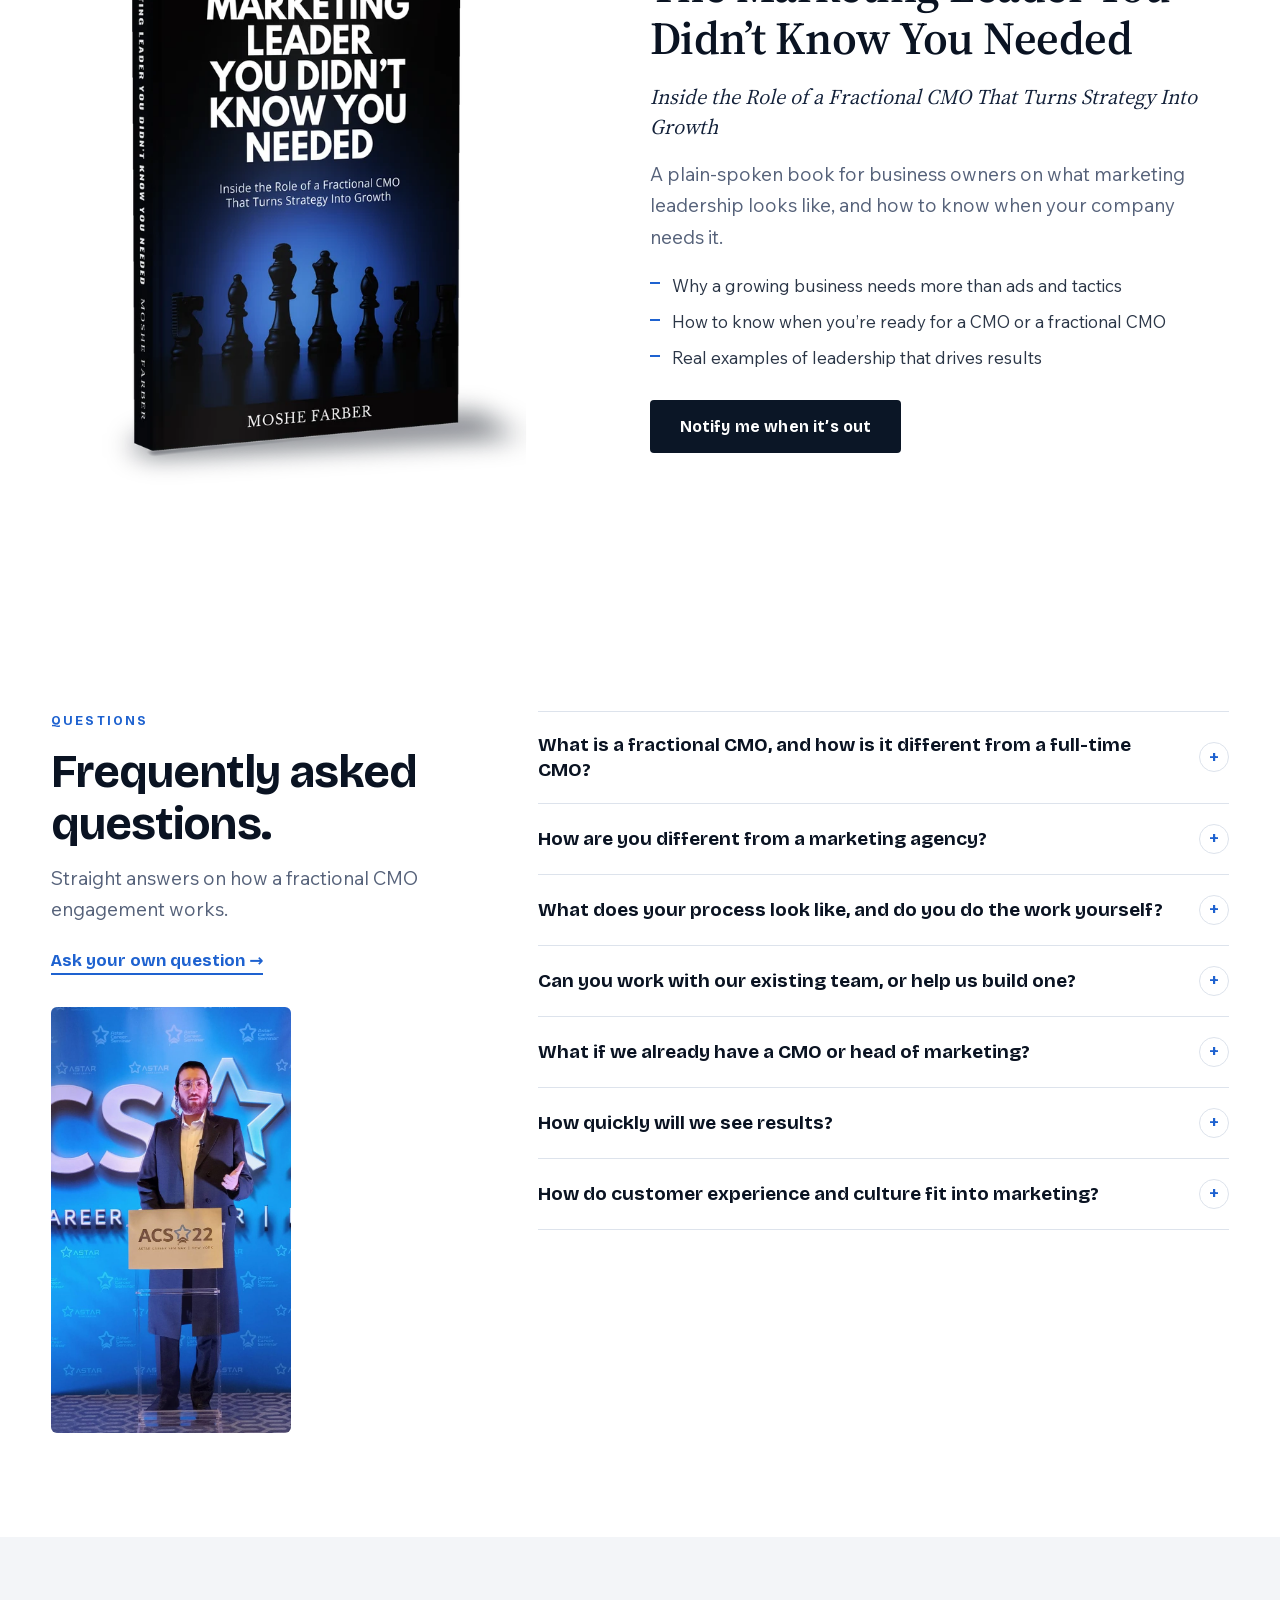
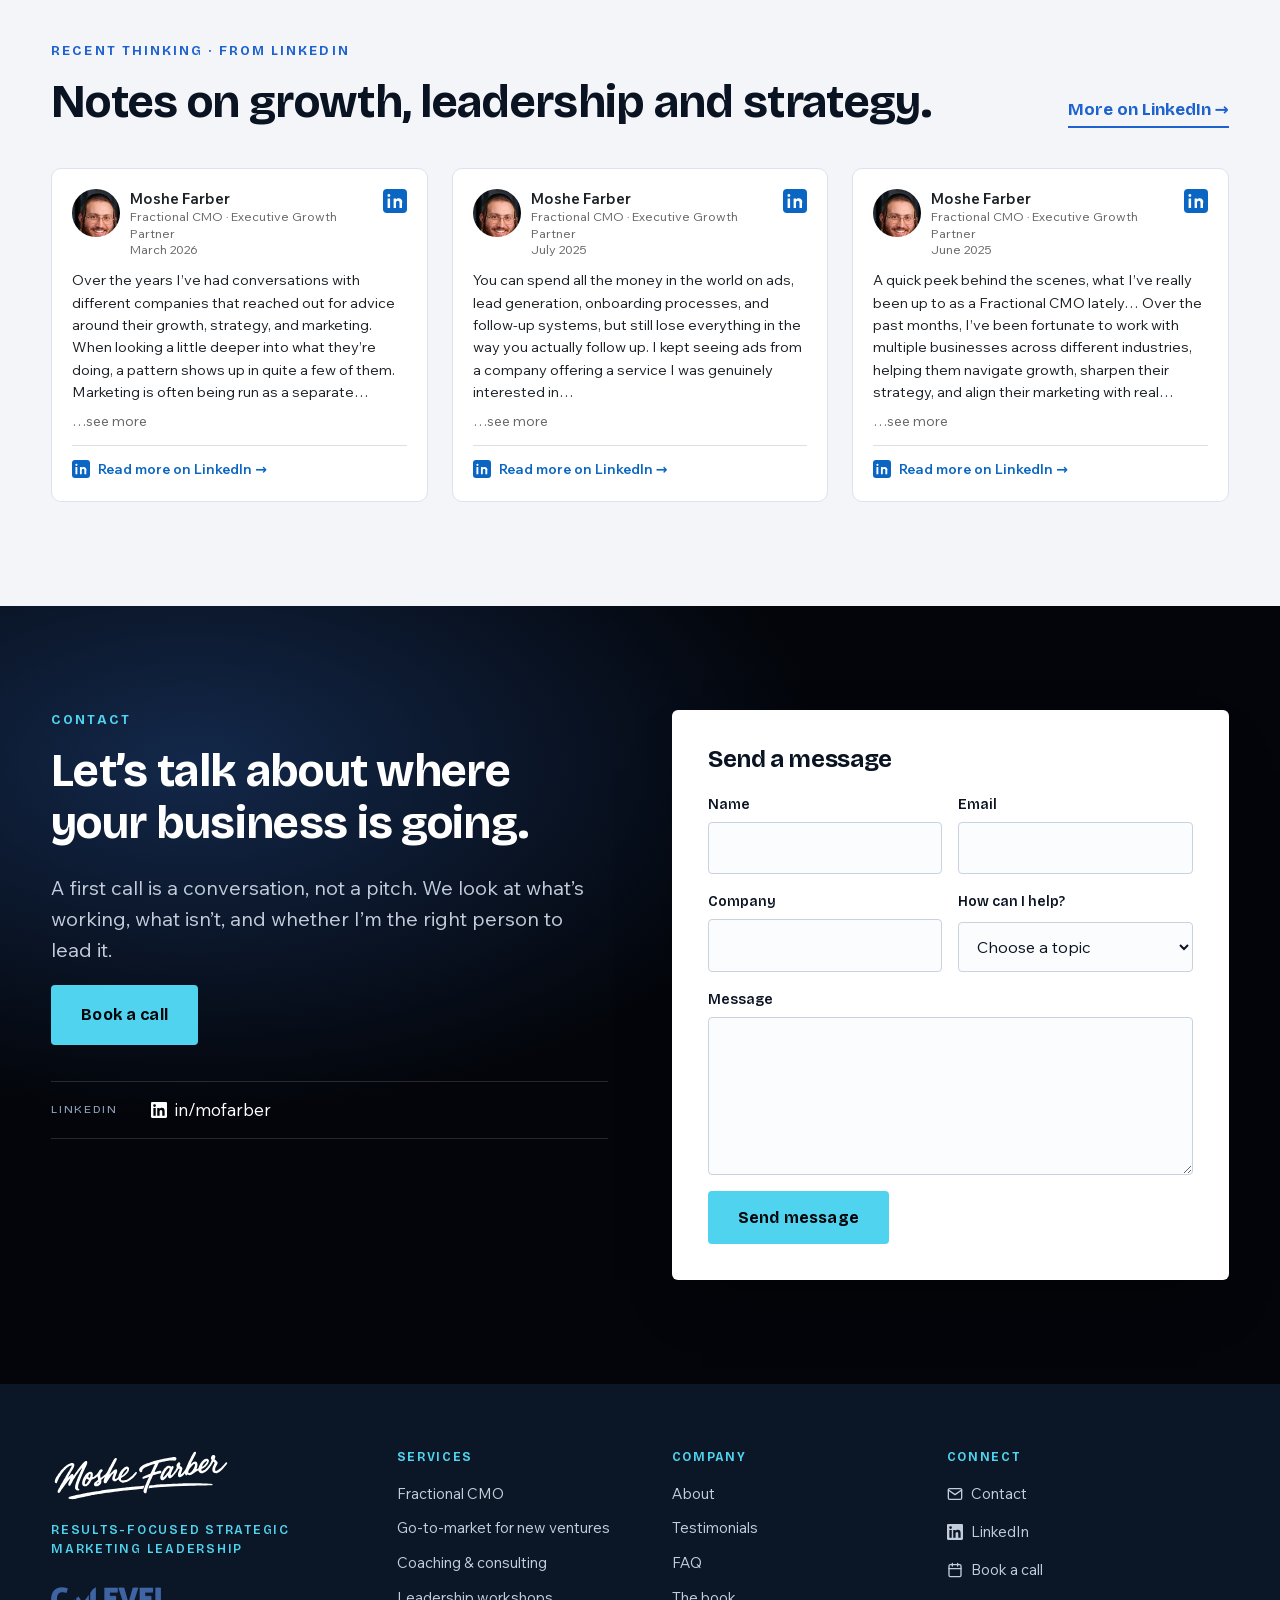
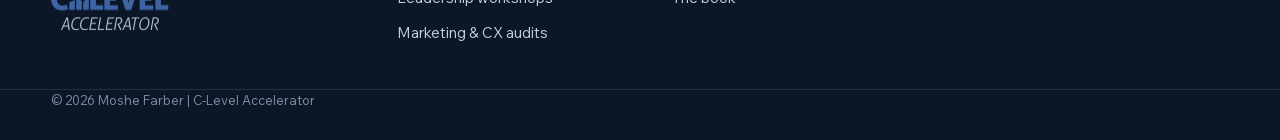
==== commit 4d54ce93: "Site files" ====
--- a/index.html
+++ b/index.html
@@ -32,9 +32,11 @@
 <meta name="robots" content="index, follow, max-image-preview:large">
 <link rel="alternate" type="text/plain" href="https://moshefarber.com/llms.txt" title="llms.txt">
 <meta name="theme-color" content="#0B1626">
-<link rel="icon" href="img/favicon.png" type="image/png">
+<link rel="icon" href="img/favicon.svg?v=25" type="image/svg+xml">
+<link rel="icon" href="img/favicon-32.png?v=25" type="image/png" sizes="32x32">
+<link rel="apple-touch-icon" href="img/apple-touch-icon.png?v=25" sizes="180x180">
 <link rel="preload" href="fonts/Bricolage-normal.woff2" as="font" type="font/woff2" crossorigin>
-<link rel="stylesheet" href="styles.css?v=22">
+<link rel="stylesheet" href="styles.css?v=25">
 <script type="application/ld+json">
 {
  "@context": "https://schema.org",
@@ -185,7 +187,8 @@
 <header class="nav" id="top">
   <div class="wrap nav-in">
     <a class="brand" href="index.html" aria-label="Moshe Farber, home">
-      <img draggable="false" src="img/logo-mark.svg" alt="Moshe Farber" width="748" height="561">
+      <img class="brand-stack" draggable="false" src="img/logo-mark.svg" alt="Moshe Farber" width="748" height="561">
+      <img class="brand-h" draggable="false" src="img/logo-horizontal.svg" alt="" aria-hidden="true" width="1442" height="444">
       <span class="brand-tag">Fractional CMO<br>Executive Growth Partner</span>
     </a>
     <a class="btn btn-cyan btn-sm nav-cta" href="https://calendly.com/moshef" target="_blank" rel="noopener">Book a call</a>
@@ -573,7 +576,7 @@
 <footer class="foot">
   <div class="wrap foot-in">
     <div class="foot-brand">
-      <img draggable="false" src="img/logo-mark.svg" alt="Moshe Farber" width="748" height="561">
+      <img class="foot-logo" draggable="false" src="img/logo-horizontal.svg" alt="Moshe Farber" width="1442" height="444" loading="lazy">
       <p class="foot-slogan">Results-focused strategic marketing leadership</p>
       <img class="foot-cla" draggable="false" src="img/c-level-accelerator.png" alt="C-Level Accelerator" width="118" height="44" loading="lazy">
     </div>
@@ -599,16 +602,16 @@
     <div class="foot-col">
       <p class="foot-h">Connect</p>
       <ul class="foot-links">
-        <li><a href="index.html#contact">Contact</a></li>
+        <li><a href="index.html#contact" class="li-link"><svg class="li-ic" viewBox="0 0 24 24" width="16" height="16" aria-hidden="true" fill="none" stroke="currentColor" stroke-width="2" stroke-linecap="round" stroke-linejoin="round"><rect x="2" y="4" width="20" height="16" rx="2"/><path d="m22 6-10 7L2 6"/></svg>Contact</a></li>
         <li><a href="https://www.linkedin.com/in/mofarber" target="_blank" rel="noopener" class="li-link"><svg class="li-ic" viewBox="0 0 24 24" width="16" height="16" aria-hidden="true" fill="currentColor"><path d="M20.45 20.45h-3.56v-5.57c0-1.33-.02-3.04-1.85-3.04-1.85 0-2.14 1.45-2.14 2.94v5.67H9.35V9h3.41v1.56h.05c.48-.9 1.64-1.85 3.37-1.85 3.6 0 4.27 2.37 4.27 5.46v6.28zM5.34 7.43a2.06 2.06 0 1 1 0-4.13 2.06 2.06 0 0 1 0 4.13zM7.12 20.45H3.56V9h3.56v11.45zM22.22 0H1.77C.79 0 0 .77 0 1.73v20.54C0 23.23.79 24 1.77 24h20.45c.98 0 1.78-.77 1.78-1.73V1.73C24 .77 23.2 0 22.22 0z"/></svg>LinkedIn</a></li>
-        <li><a href="https://calendly.com/moshef" target="_blank" rel="noopener">Book a call</a></li>
+        <li><a href="https://calendly.com/moshef" target="_blank" rel="noopener" class="li-link"><svg class="li-ic" viewBox="0 0 24 24" width="16" height="16" aria-hidden="true" fill="none" stroke="currentColor" stroke-width="2" stroke-linecap="round" stroke-linejoin="round"><rect x="3" y="4" width="18" height="18" rx="2"/><path d="M16 2v4M8 2v4M3 10h18"/></svg>Book a call</a></li>
       </ul>
     </div>
   </div>
   <p class="wrap legal">&copy; 2026 Moshe Farber | C-Level Accelerator</p>
 </footer>
-<script src="site-config.js?v=22"></script>
-<script src="script.js?v=22"></script>
+<script src="site-config.js?v=25"></script>
+<script src="script.js?v=25"></script>
 <script>
 document.querySelectorAll('.sl-btn').forEach(function(b){b.addEventListener('click',function(){var s=document.querySelector('.case-grid.slider');var c=s.querySelector('.case');s.scrollBy({left:(c.offsetWidth+16)*+b.dataset.dir,behavior:'smooth'});});});
 </script>
--- a/styles.css
+++ b/styles.css
@@ -624,3 +624,18 @@
 /* Nov 8 Moshe edits */
 @media (min-width:900px){.pillars .p-kicker,ol .p-kicker{min-height:2.7em}.hero-photo{align-self:center !important;margin-top:-40px}}
 .foot-brand{display:flex;flex-direction:column;gap:14px;align-items:flex-start}.foot-brand .foot-slogan{margin:0;font-family:var(--h);font-weight:600;font-size:.78rem;letter-spacing:.14em;text-transform:uppercase;color:#4FD3EE;max-width:240px;line-height:1.5}.li-link{display:inline-flex;align-items:center;gap:8px}.li-ic{flex:0 0 auto}
+
+/* v23 preview: horizontal logo in footer + mobile header */
+.brand img.brand-h{display:none}
+.foot-brand img.foot-logo{width:180px;height:auto;margin:0 0 4px;display:block}
+@media (max-width:760px){
+  .brand{flex-direction:row;align-items:center;gap:0;min-width:0;flex-shrink:1}
+  .brand img.brand-stack,.brand-tag{display:none}
+  .brand img.brand-h{display:block;width:150px;max-width:100%;height:auto}
+  .nav.small .brand img.brand-h{width:132px}
+  .nav-in,.nav.small .nav-in{height:68px}
+  .foot-brand img.foot-logo{width:160px}
+  .foot-brand{gap:10px}
+  .foot-brand img.foot-cla{margin-top:2px}
+}
+@media (max-width:350px){.brand img.brand-h,.nav.small .brand img.brand-h{width:118px}}
